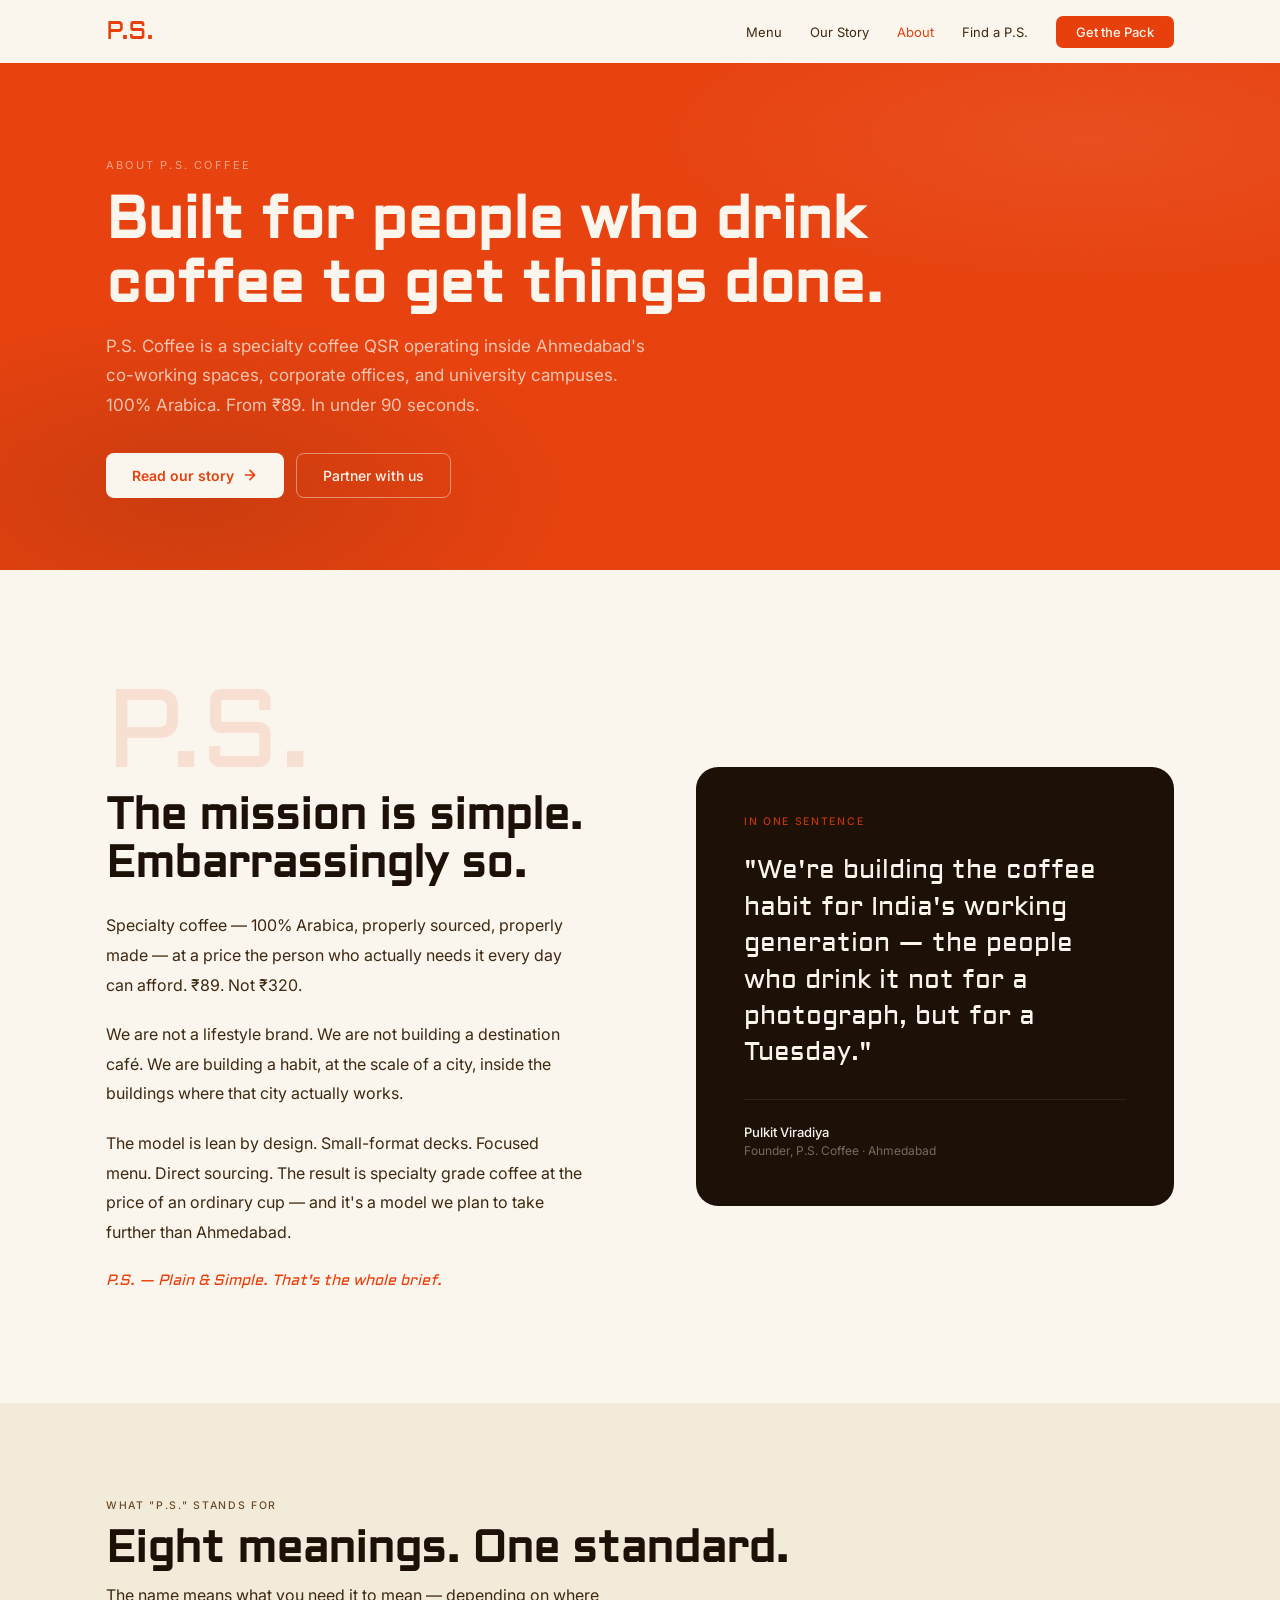
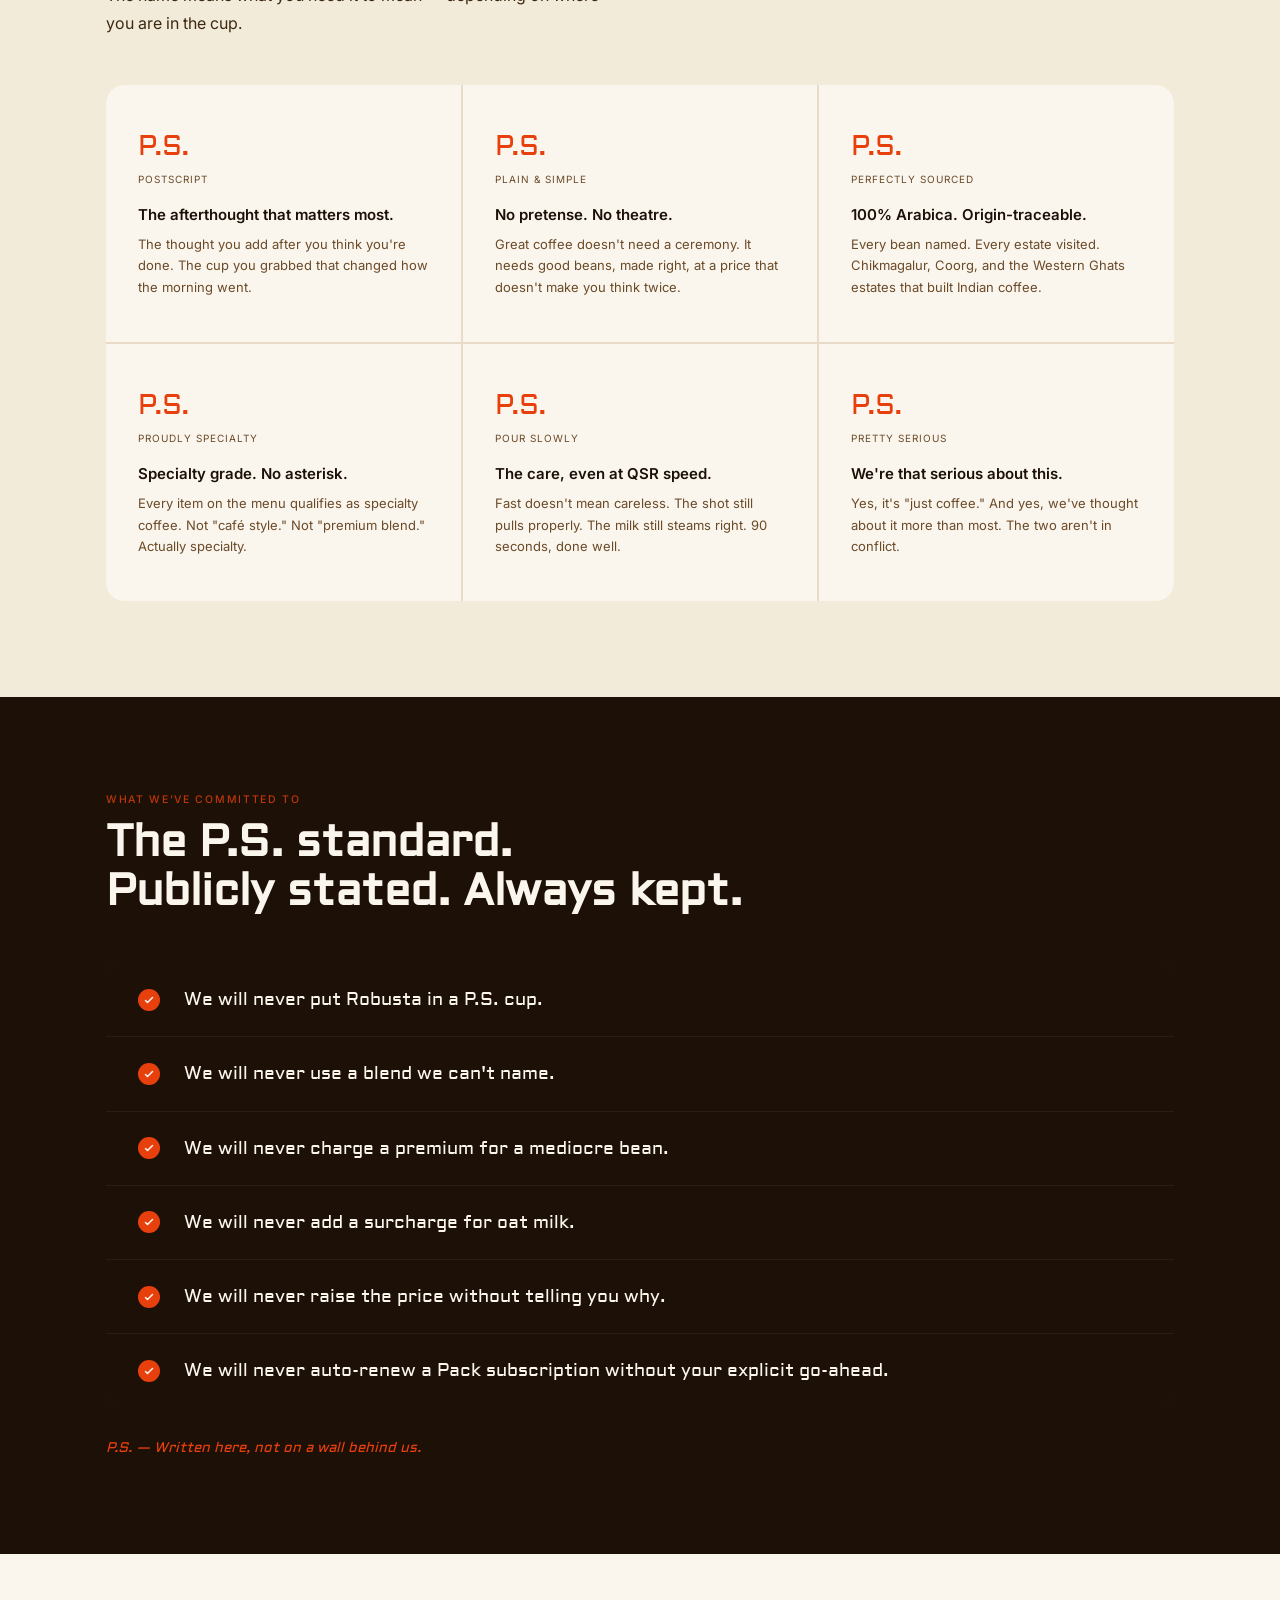
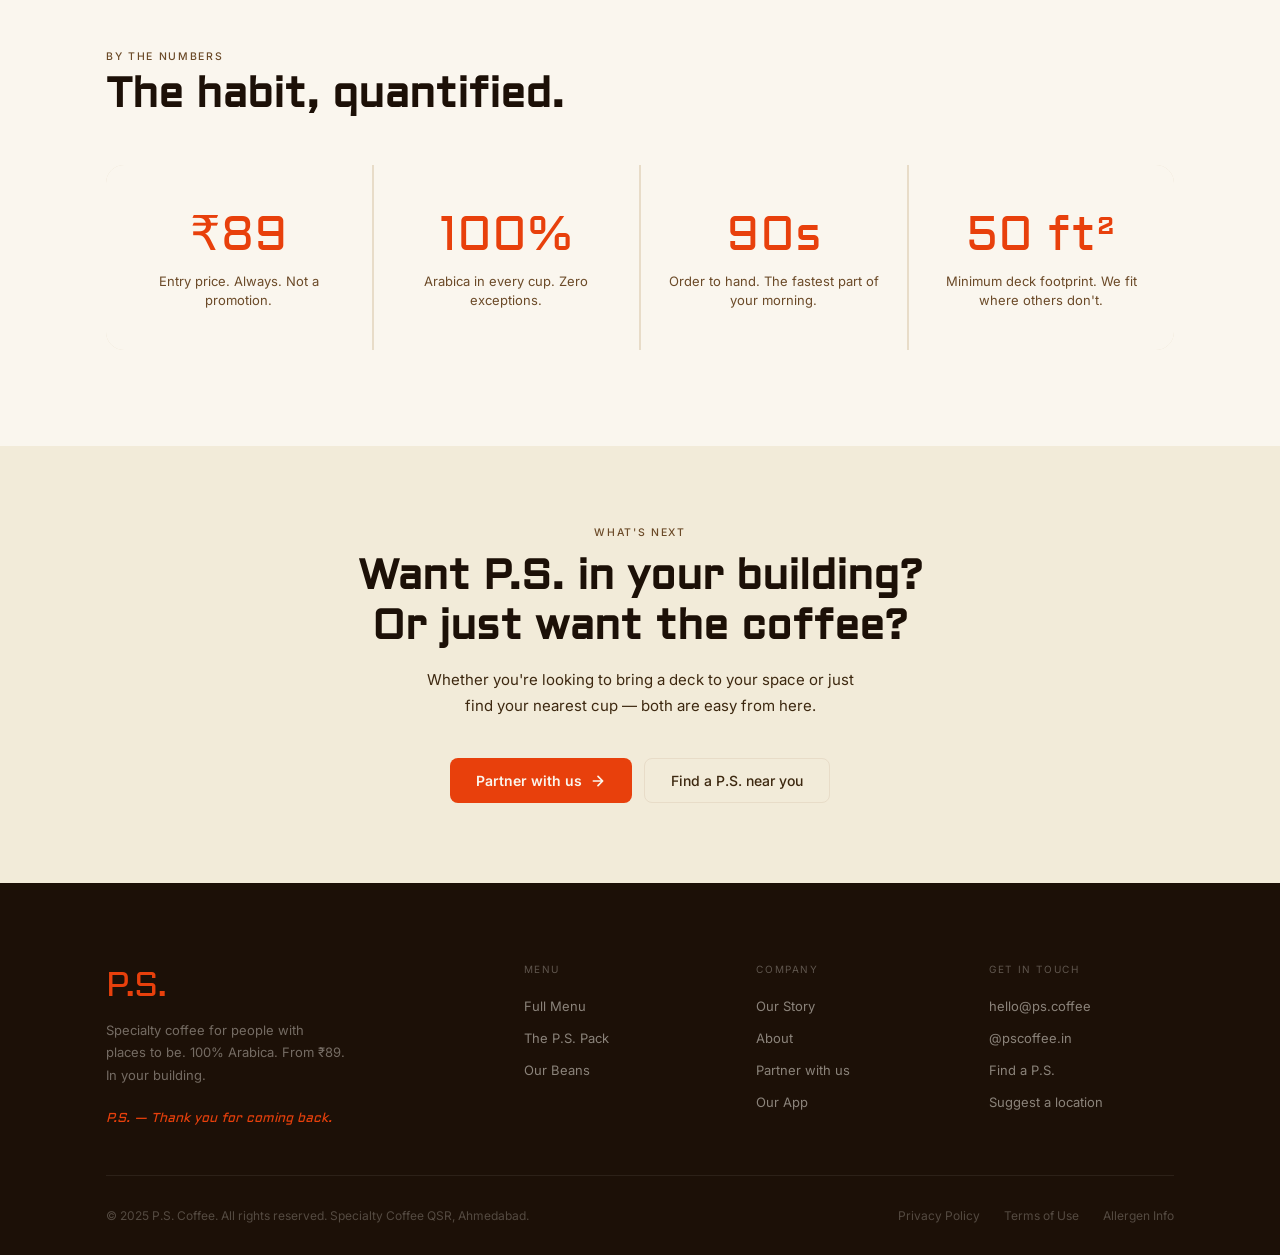
==== about.html @ 62e9c6d6 "Add 5 separate pages: Menu, Story, App, About, Brand Partnership Creates menu.html, story.html, app." ====
<!DOCTYPE html>
<html lang="en">
<head>
  <meta charset="UTF-8">
  <meta name="viewport" content="width=device-width, initial-scale=1.0">
  <meta name="description" content="P.S. Coffee is a specialty coffee QSR built for Ahmedabad's working generation. 100% Arabica from ₹89, inside co-working spaces, offices, and campuses.">
  <meta name="theme-color" content="#E8400C">
  <title>About | P.S. Coffee — Built for people who drink coffee to get things done</title>
  <link rel="preconnect" href="https://fonts.googleapis.com">
  <link rel="preconnect" href="https://fonts.gstatic.com" crossorigin>
  <link href="https://fonts.googleapis.com/css2?family=Aldrich&family=Inter:wght@300;400;500;600&display=swap" rel="stylesheet">
  <style>
    :root{--tc:#E8400C;--tc-dark:#B8300A;--tc-deep:#8A220A;--cream:#FAF6EE;--cream2:#F2EBD9;--cream3:#E8DCC8;--ink:#1C1007;--ink2:#3D2810;--ink3:#6B4A28;--font-d:'Aldrich',sans-serif;--font-b:'Inter',sans-serif;--mw:1180px;--px:clamp(1.25rem,5vw,3.5rem);}
    *,*::before,*::after{box-sizing:border-box;margin:0;padding:0;}
    html{scroll-behavior:smooth;}
    body{font-family:var(--font-b);background:var(--cream);color:var(--ink);overflow-x:hidden;-webkit-font-smoothing:antialiased;}
    a{text-decoration:none;color:inherit;}
    img,svg{display:block;}
    .wrap{max-width:var(--mw);margin:0 auto;padding:0 var(--px);}
    .eyebrow{font-size:10.5px;font-weight:500;letter-spacing:.16em;text-transform:uppercase;color:var(--ink3);}
    .eyebrow-light{font-size:10.5px;font-weight:500;letter-spacing:.16em;text-transform:uppercase;color:rgba(250,246,238,.5);}
    .fade{opacity:0;transform:translateY(28px);transition:opacity .7s ease,transform .7s ease;}
    .fade.in{opacity:1;transform:none;}
    .fade.d1{transition-delay:.1s;}.fade.d2{transition-delay:.2s;}.fade.d3{transition-delay:.3s;}.fade.d4{transition-delay:.45s;}

    /* NAV */
    #nav{position:fixed;top:0;left:0;right:0;z-index:200;background:var(--cream);border-bottom:1px solid transparent;transition:border-color .3s,box-shadow .3s;}
    #nav.stuck{border-color:var(--cream3);box-shadow:0 2px 24px rgba(28,16,7,.06);}
    .nav-i{display:flex;align-items:center;justify-content:space-between;height:62px;}
    .nav-logo{font-family:var(--font-d);font-size:26px;color:var(--tc);letter-spacing:-1px;}
    .nav-links{display:flex;align-items:center;gap:1.75rem;list-style:none;}
    .nav-links a{font-size:13px;color:var(--ink2);transition:color .2s;}
    .nav-links a:hover,.nav-links a.active{color:var(--tc);}
    .nav-cta{background:var(--tc);color:#FAF6EE !important;padding:8px 20px;border-radius:7px;font-weight:500 !important;transition:background .2s !important;}
    .nav-cta:hover{background:var(--tc-dark) !important;}
    .ham{display:none;flex-direction:column;gap:5px;cursor:pointer;padding:4px;}
    .ham span{display:block;width:22px;height:1.5px;background:var(--ink);border-radius:2px;transition:all .3s;}
    .ham.open span:nth-child(1){transform:rotate(45deg) translate(4.5px,4.5px);}
    .ham.open span:nth-child(2){opacity:0;}
    .ham.open span:nth-child(3){transform:rotate(-45deg) translate(4.5px,-4.5px);}
    .nav-mob{display:none;flex-direction:column;background:var(--cream);border-top:1px solid var(--cream3);padding:1.5rem var(--px) 2rem;gap:1.25rem;}
    .nav-mob.open{display:flex;}
    .nav-mob a{font-size:15px;color:var(--ink2);}
    .nav-mob .nav-cta{text-align:center;border-radius:8px;padding:12px;color:#FAF6EE !important;}

    /* BUTTONS */
    .btn-cream{display:inline-flex;align-items:center;gap:8px;background:#FAF6EE;color:var(--tc);padding:13px 26px;border-radius:8px;font-size:14px;font-weight:600;transition:background .2s,transform .2s;}
    .btn-cream:hover{background:var(--cream2);transform:translateY(-1px);}
    .btn-tc{display:inline-flex;align-items:center;gap:8px;background:var(--tc);color:#FAF6EE;padding:13px 26px;border-radius:8px;font-size:14px;font-weight:600;transition:background .2s,transform .2s;border:none;cursor:pointer;}
    .btn-tc:hover{background:var(--tc-dark);transform:translateY(-1px);}
    .btn-outline-cream{display:inline-flex;align-items:center;gap:8px;border:1.5px solid rgba(250,246,238,.45);color:#FAF6EE;padding:13px 26px;border-radius:8px;font-size:14px;font-weight:500;transition:border-color .2s,background .2s;}
    .btn-outline-cream:hover{border-color:rgba(250,246,238,.9);background:rgba(250,246,238,.07);}
    .arrow-icon{width:16px;height:16px;flex-shrink:0;}

    /* PAGE HERO */
    .pg-hero{background:var(--tc);padding:6rem 0 4.5rem;margin-top:62px;position:relative;overflow:hidden;}
    .pg-hero::before{content:'';position:absolute;inset:0;background:radial-gradient(ellipse 60% 50% at 85% 15%,rgba(250,246,238,.07) 0%,transparent 60%),radial-gradient(ellipse 50% 60% at 15% 85%,rgba(28,16,7,.14) 0%,transparent 60%);pointer-events:none;}
    .pg-hero::after{content:'';position:absolute;inset:0;pointer-events:none;opacity:.04;background-image:url("data:image/svg+xml,%3Csvg xmlns='http://www.w3.org/2000/svg' width='300' height='300'%3E%3Cfilter id='n'%3E%3CfeTurbulence type='fractalNoise' baseFrequency='.75' numOctaves='4' stitchTiles='stitch'/%3E%3C/filter%3E%3Crect width='300' height='300' filter='url(%23n)' opacity='1'/%3E%3C/svg%3E");}
    .pg-hero .wrap{position:relative;z-index:2;}
    .pg-ey{font-size:11px;letter-spacing:.2em;text-transform:uppercase;color:rgba(250,246,238,.55);margin-bottom:1rem;}
    .pg-title{font-family:var(--font-d);font-size:clamp(30px,5vw,58px);color:#FAF6EE;line-height:1.1;margin-bottom:1rem;}
    .pg-sub{font-size:clamp(14px,1.8vw,17px);color:rgba(250,246,238,.72);line-height:1.75;max-width:560px;}
    .pg-actions{display:flex;gap:12px;flex-wrap:wrap;margin-top:2rem;}

    /* MISSION */
    .mission-sec{padding:7rem 0;background:var(--cream);}
    .mission-inner{display:grid;grid-template-columns:1fr 1fr;gap:7rem;align-items:center;}
    .mission-big{font-family:var(--font-d);font-size:clamp(56px,10vw,112px);color:var(--tc);line-height:.9;letter-spacing:-3px;opacity:.12;}
    .mission-title{font-family:var(--font-d);font-size:clamp(26px,4vw,44px);color:var(--ink);line-height:1.1;margin:.5rem 0 1.5rem;}
    .mission-copy{font-size:16px;color:var(--ink2);line-height:1.85;}
    .mission-copy p+p{margin-top:1.25rem;}
    .mission-ps{font-size:15px;color:var(--tc);font-style:italic;font-family:var(--font-d);margin-top:1.5rem;}

    /* WHAT WE ARE */
    .what-sec{background:var(--cream2);padding:6rem 0;}
    .what-grid{display:grid;grid-template-columns:repeat(3,1fr);gap:2px;background:var(--cream3);border-radius:18px;overflow:hidden;margin-top:3rem;}
    .what-card{background:var(--cream);padding:2.75rem 2rem;transition:background .2s;}
    .what-card:hover{background:var(--cream2);}
    .what-abbr{font-family:var(--font-d);font-size:28px;color:var(--tc);margin-bottom:.5rem;letter-spacing:-1px;}
    .what-full{font-size:10px;letter-spacing:.1em;text-transform:uppercase;color:var(--ink3);margin-bottom:1.25rem;}
    .what-title{font-size:15px;font-weight:600;color:var(--ink);margin-bottom:.625rem;}
    .what-desc{font-size:13px;color:var(--ink3);line-height:1.65;}

    /* STANDARD */
    .standard-sec{background:var(--ink);padding:6rem 0;}
    .standard-title{font-family:var(--font-d);font-size:clamp(26px,4vw,44px);color:#FAF6EE;line-height:1.1;margin:.5rem 0 3rem;}
    .standard-lines{display:flex;flex-direction:column;gap:1px;background:rgba(250,246,238,.06);border-radius:14px;overflow:hidden;}
    .std-line{background:var(--ink);padding:1.5rem 2rem;display:flex;align-items:center;gap:1.5rem;transition:background .2s;}
    .std-line:hover{background:rgba(250,246,238,.04);}
    .std-check{width:22px;height:22px;border-radius:50%;background:var(--tc);display:flex;align-items:center;justify-content:center;flex-shrink:0;}
    .std-text{font-family:var(--font-d);font-size:clamp(14px,2vw,18px);color:#FAF6EE;line-height:1.4;}
    .std-ps{font-size:14px;color:var(--tc);font-style:italic;font-family:var(--font-d);margin-top:2rem;}

    /* NUMBERS */
    .numbers-sec{background:var(--cream);padding:6rem 0;}
    .numbers-grid{display:grid;grid-template-columns:repeat(4,1fr);gap:2px;background:var(--cream3);border-radius:18px;overflow:hidden;}
    .num-box{background:var(--cream);padding:2.5rem 1.5rem;text-align:center;}
    .num-n{font-family:var(--font-d);font-size:clamp(30px,4.5vw,48px);color:var(--tc);margin-bottom:.4rem;}
    .num-l{font-size:13px;color:var(--ink3);line-height:1.45;}

    /* CTA */
    .about-cta{background:var(--cream2);padding:5rem 0;text-align:center;}
    .about-cta-title{font-family:var(--font-d);font-size:clamp(24px,4vw,42px);color:var(--ink);line-height:1.2;margin:.5rem 0 1rem;}
    .about-cta-sub{font-size:15px;color:var(--ink2);line-height:1.7;max-width:440px;margin:0 auto 2.5rem;}
    .cta-btns{display:flex;justify-content:center;gap:12px;flex-wrap:wrap;}
    .btn-outline{display:inline-flex;align-items:center;gap:8px;border:1.5px solid var(--cream3);color:var(--ink2);padding:13px 26px;border-radius:8px;font-size:14px;font-weight:500;transition:border-color .2s,color .2s;}
    .btn-outline:hover{border-color:var(--tc);color:var(--tc);}

    /* FOOTER */
    footer{background:var(--ink);padding:5rem 0 2rem;}
    .foot-top{display:grid;grid-template-columns:2fr 1fr 1fr 1fr;gap:3rem;padding-bottom:3rem;border-bottom:1px solid rgba(250,246,238,.07);margin-bottom:2rem;}
    .foot-logo{font-family:var(--font-d);font-size:34px;color:var(--tc);letter-spacing:-1px;margin-bottom:.75rem;}
    .foot-tagline{font-size:13px;color:rgba(250,246,238,.4);line-height:1.7;max-width:240px;margin-bottom:1.5rem;}
    .foot-ps{font-family:var(--font-d);font-size:13px;color:var(--tc);font-style:italic;}
    .foot-col-t{font-size:10px;letter-spacing:.16em;text-transform:uppercase;color:rgba(250,246,238,.3);margin-bottom:1.25rem;}
    .foot-links{list-style:none;display:flex;flex-direction:column;gap:.75rem;}
    .foot-links a{font-size:13px;color:rgba(250,246,238,.5);transition:color .2s;}
    .foot-links a:hover{color:#FAF6EE;}
    .foot-bot{display:flex;justify-content:space-between;align-items:center;flex-wrap:wrap;gap:1rem;}
    .foot-copy{font-size:12px;color:rgba(250,246,238,.25);}
    .foot-legal{display:flex;gap:1.5rem;}
    .foot-legal a{font-size:12px;color:rgba(250,246,238,.25);transition:color .2s;}
    .foot-legal a:hover{color:rgba(250,246,238,.55);}

    @media(max-width:960px){
      .nav-links{display:none;}.ham{display:flex;}
      .mission-inner{grid-template-columns:1fr;gap:3rem;}
      .what-grid{grid-template-columns:1fr;}
      .numbers-grid{grid-template-columns:1fr 1fr;}
      .foot-top{grid-template-columns:1fr 1fr;}
    }
    @media(max-width:600px){
      .numbers-grid{grid-template-columns:1fr;}
      .foot-top{grid-template-columns:1fr;}
      .foot-bot{flex-direction:column;align-items:flex-start;}
    }
  </style>
</head>
<body>

<!-- NAV -->
<nav id="nav">
  <div class="wrap">
    <div class="nav-i">
      <a href="index.html" class="nav-logo">P.S.</a>
      <ul class="nav-links">
        <li><a href="menu.html">Menu</a></li>
        <li><a href="story.html">Our Story</a></li>
        <li><a href="about.html" class="active">About</a></li>
        <li><a href="index.html#locations">Find a P.S.</a></li>
        <li><a href="index.html#pack" class="nav-cta">Get the Pack</a></li>
      </ul>
      <div class="ham" id="ham" onclick="toggleNav()">
        <span></span><span></span><span></span>
      </div>
    </div>
  </div>
  <div class="nav-mob" id="nav-mob">
    <a href="menu.html" onclick="closeNav()">Menu</a>
    <a href="story.html" onclick="closeNav()">Our Story</a>
    <a href="about.html" onclick="closeNav()">About</a>
    <a href="app.html" onclick="closeNav()">Our App</a>
    <a href="corporate.html" onclick="closeNav()">Partner with us</a>
    <a href="index.html#locations" onclick="closeNav()">Find a P.S.</a>
    <a href="index.html#pack" class="nav-cta" onclick="closeNav()">Get the Pack</a>
  </div>
</nav>

<!-- PAGE HERO -->
<div class="pg-hero">
  <div class="wrap">
    <p class="pg-ey">About P.S. Coffee</p>
    <h1 class="pg-title">Built for people who drink<br>coffee to get things done.</h1>
    <p class="pg-sub">P.S. Coffee is a specialty coffee QSR operating inside Ahmedabad's co-working spaces, corporate offices, and university campuses. 100% Arabica. From ₹89. In under 90 seconds.</p>
    <div class="pg-actions">
      <a href="story.html" class="btn-cream">
        Read our story
        <svg class="arrow-icon" viewBox="0 0 24 24" fill="none" stroke="currentColor" stroke-width="2.5" stroke-linecap="round" stroke-linejoin="round"><path d="M5 12h14M12 5l7 7-7 7"/></svg>
      </a>
      <a href="corporate.html" class="btn-outline-cream">Partner with us</a>
    </div>
  </div>
</div>

<!-- MISSION -->
<section class="mission-sec">
  <div class="wrap">
    <div class="mission-inner">
      <div class="fade">
        <div class="mission-big" aria-hidden="true">P.S.</div>
        <h2 class="mission-title">The mission is simple.<br>Embarrassingly so.</h2>
        <div class="mission-copy">
          <p>Specialty coffee — 100% Arabica, properly sourced, properly made — at a price the person who actually needs it every day can afford. ₹89. Not ₹320.</p>
          <p>We are not a lifestyle brand. We are not building a destination café. We are building a habit, at the scale of a city, inside the buildings where that city actually works.</p>
          <p>The model is lean by design. Small-format decks. Focused menu. Direct sourcing. The result is specialty grade coffee at the price of an ordinary cup — and it's a model we plan to take further than Ahmedabad.</p>
        </div>
        <p class="mission-ps">P.S. — Plain &amp; Simple. That's the whole brief.</p>
      </div>
      <div class="fade d2">
        <div style="background:var(--ink);border-radius:22px;padding:3rem;">
          <p class="eyebrow-light" style="color:var(--tc);opacity:.8;margin-bottom:1.5rem;">In one sentence</p>
          <p style="font-family:var(--font-d);font-size:clamp(18px,2.5vw,26px);color:#FAF6EE;line-height:1.4;">"We're building the coffee habit for India's working generation — the people who drink it not for a photograph, but for a Tuesday."</p>
          <div style="margin-top:1.75rem;padding-top:1.5rem;border-top:1px solid rgba(250,246,238,.08);">
            <p style="font-size:13px;font-weight:500;color:#FAF6EE;">Pulkit Viradiya</p>
            <p style="font-size:12px;color:rgba(250,246,238,.4);margin-top:3px;">Founder, P.S. Coffee · Ahmedabad</p>
          </div>
        </div>
      </div>
    </div>
  </div>
</section>

<!-- WHAT WE ARE -->
<section class="what-sec">
  <div class="wrap">
    <div class="fade">
      <p class="eyebrow" style="margin-bottom:.75rem;">What "P.S." stands for</p>
      <h2 style="font-family:var(--font-d);font-size:clamp(26px,4vw,44px);color:var(--ink);line-height:1.1;margin:.5rem 0 .5rem;">Eight meanings. One standard.</h2>
      <p style="font-size:16px;color:var(--ink2);max-width:520px;line-height:1.75;">The name means what you need it to mean — depending on where you are in the cup.</p>
    </div>
    <div class="what-grid">
      <div class="what-card fade d1">
        <p class="what-abbr">P.S.</p>
        <p class="what-full">Postscript</p>
        <p class="what-title">The afterthought that matters most.</p>
        <p class="what-desc">The thought you add after you think you're done. The cup you grabbed that changed how the morning went.</p>
      </div>
      <div class="what-card fade d2">
        <p class="what-abbr">P.S.</p>
        <p class="what-full">Plain &amp; Simple</p>
        <p class="what-title">No pretense. No theatre.</p>
        <p class="what-desc">Great coffee doesn't need a ceremony. It needs good beans, made right, at a price that doesn't make you think twice.</p>
      </div>
      <div class="what-card fade d3">
        <p class="what-abbr">P.S.</p>
        <p class="what-full">Perfectly Sourced</p>
        <p class="what-title">100% Arabica. Origin-traceable.</p>
        <p class="what-desc">Every bean named. Every estate visited. Chikmagalur, Coorg, and the Western Ghats estates that built Indian coffee.</p>
      </div>
      <div class="what-card fade d1">
        <p class="what-abbr">P.S.</p>
        <p class="what-full">Proudly Specialty</p>
        <p class="what-title">Specialty grade. No asterisk.</p>
        <p class="what-desc">Every item on the menu qualifies as specialty coffee. Not "café style." Not "premium blend." Actually specialty.</p>
      </div>
      <div class="what-card fade d2">
        <p class="what-abbr">P.S.</p>
        <p class="what-full">Pour Slowly</p>
        <p class="what-title">The care, even at QSR speed.</p>
        <p class="what-desc">Fast doesn't mean careless. The shot still pulls properly. The milk still steams right. 90 seconds, done well.</p>
      </div>
      <div class="what-card fade d3">
        <p class="what-abbr">P.S.</p>
        <p class="what-full">Pretty Serious</p>
        <p class="what-title">We're that serious about this.</p>
        <p class="what-desc">Yes, it's "just coffee." And yes, we've thought about it more than most. The two aren't in conflict.</p>
      </div>
    </div>
  </div>
</section>

<!-- THE STANDARD -->
<section class="standard-sec">
  <div class="wrap">
    <div class="fade">
      <p class="eyebrow-light" style="color:var(--tc);opacity:.8;margin-bottom:.75rem;">What we've committed to</p>
      <h2 class="standard-title">The P.S. standard.<br>Publicly stated. Always kept.</h2>
    </div>
    <div class="standard-lines fade d1">
      <div class="std-line">
        <div class="std-check"><svg width="12" height="12" viewBox="0 0 24 24" fill="none" stroke="#FAF6EE" stroke-width="3" stroke-linecap="round" stroke-linejoin="round"><path d="M5 13l4 4L19 7"/></svg></div>
        <p class="std-text">We will never put Robusta in a P.S. cup.</p>
      </div>
      <div class="std-line">
        <div class="std-check"><svg width="12" height="12" viewBox="0 0 24 24" fill="none" stroke="#FAF6EE" stroke-width="3" stroke-linecap="round" stroke-linejoin="round"><path d="M5 13l4 4L19 7"/></svg></div>
        <p class="std-text">We will never use a blend we can't name.</p>
      </div>
      <div class="std-line">
        <div class="std-check"><svg width="12" height="12" viewBox="0 0 24 24" fill="none" stroke="#FAF6EE" stroke-width="3" stroke-linecap="round" stroke-linejoin="round"><path d="M5 13l4 4L19 7"/></svg></div>
        <p class="std-text">We will never charge a premium for a mediocre bean.</p>
      </div>
      <div class="std-line">
        <div class="std-check"><svg width="12" height="12" viewBox="0 0 24 24" fill="none" stroke="#FAF6EE" stroke-width="3" stroke-linecap="round" stroke-linejoin="round"><path d="M5 13l4 4L19 7"/></svg></div>
        <p class="std-text">We will never add a surcharge for oat milk.</p>
      </div>
      <div class="std-line">
        <div class="std-check"><svg width="12" height="12" viewBox="0 0 24 24" fill="none" stroke="#FAF6EE" stroke-width="3" stroke-linecap="round" stroke-linejoin="round"><path d="M5 13l4 4L19 7"/></svg></div>
        <p class="std-text">We will never raise the price without telling you why.</p>
      </div>
      <div class="std-line">
        <div class="std-check"><svg width="12" height="12" viewBox="0 0 24 24" fill="none" stroke="#FAF6EE" stroke-width="3" stroke-linecap="round" stroke-linejoin="round"><path d="M5 13l4 4L19 7"/></svg></div>
        <p class="std-text">We will never auto-renew a Pack subscription without your explicit go-ahead.</p>
      </div>
    </div>
    <p class="std-ps fade d2">P.S. — Written here, not on a wall behind us.</p>
  </div>
</section>

<!-- NUMBERS -->
<section class="numbers-sec">
  <div class="wrap">
    <div class="fade" style="margin-bottom:3rem;">
      <p class="eyebrow" style="margin-bottom:.5rem;">By the numbers</p>
      <h2 style="font-family:var(--font-d);font-size:clamp(26px,4vw,42px);color:var(--ink);line-height:1.1;">The habit, quantified.</h2>
    </div>
    <div class="numbers-grid fade d1">
      <div class="num-box">
        <p class="num-n">₹89</p>
        <p class="num-l">Entry price. Always. Not a promotion.</p>
      </div>
      <div class="num-box">
        <p class="num-n">100%</p>
        <p class="num-l">Arabica in every cup. Zero exceptions.</p>
      </div>
      <div class="num-box">
        <p class="num-n">90s</p>
        <p class="num-l">Order to hand. The fastest part of your morning.</p>
      </div>
      <div class="num-box">
        <p class="num-n">50 ft²</p>
        <p class="num-l">Minimum deck footprint. We fit where others don't.</p>
      </div>
    </div>
  </div>
</section>

<!-- CTA -->
<section class="about-cta">
  <div class="wrap">
    <p class="eyebrow" style="margin-bottom:.75rem;text-align:center;">What's next</p>
    <h2 class="about-cta-title">Want P.S. in your building?<br>Or just want the coffee?</h2>
    <p class="about-cta-sub">Whether you're looking to bring a deck to your space or just find your nearest cup — both are easy from here.</p>
    <div class="cta-btns">
      <a href="corporate.html" class="btn-tc">
        Partner with us
        <svg class="arrow-icon" viewBox="0 0 24 24" fill="none" stroke="currentColor" stroke-width="2.5" stroke-linecap="round" stroke-linejoin="round"><path d="M5 12h14M12 5l7 7-7 7"/></svg>
      </a>
      <a href="index.html#locations" class="btn-outline">Find a P.S. near you</a>
    </div>
  </div>
</section>

<!-- FOOTER -->
<footer>
  <div class="wrap">
    <div class="foot-top">
      <div>
        <p class="foot-logo">P.S.</p>
        <p class="foot-tagline">Specialty coffee for people with places to be. 100% Arabica. From ₹89. In your building.</p>
        <p class="foot-ps">P.S. — Thank you for coming back.</p>
      </div>
      <div>
        <p class="foot-col-t">Menu</p>
        <ul class="foot-links">
          <li><a href="menu.html">Full Menu</a></li>
          <li><a href="index.html#pack">The P.S. Pack</a></li>
          <li><a href="index.html#beans">Our Beans</a></li>
        </ul>
      </div>
      <div>
        <p class="foot-col-t">Company</p>
        <ul class="foot-links">
          <li><a href="story.html">Our Story</a></li>
          <li><a href="about.html">About</a></li>
          <li><a href="corporate.html">Partner with us</a></li>
          <li><a href="app.html">Our App</a></li>
        </ul>
      </div>
      <div>
        <p class="foot-col-t">Get in touch</p>
        <ul class="foot-links">
          <li><a href="mailto:hello@ps.coffee">hello@ps.coffee</a></li>
          <li><a href="#">@pscoffee.in</a></li>
          <li><a href="index.html#locations">Find a P.S.</a></li>
          <li><a href="corporate.html">Suggest a location</a></li>
        </ul>
      </div>
    </div>
    <div class="foot-bot">
      <p class="foot-copy">© 2025 P.S. Coffee. All rights reserved. Specialty Coffee QSR, Ahmedabad.</p>
      <div class="foot-legal">
        <a href="#">Privacy Policy</a>
        <a href="#">Terms of Use</a>
        <a href="#">Allergen Info</a>
      </div>
    </div>
  </div>
</footer>

<script>
  const nav = document.getElementById('nav');
  const ham = document.getElementById('ham');
  const navMob = document.getElementById('nav-mob');
  window.addEventListener('scroll', () => { nav.classList.toggle('stuck', window.scrollY > 24); }, { passive: true });
  function toggleNav() { ham.classList.toggle('open'); navMob.classList.toggle('open'); }
  function closeNav() { ham.classList.remove('open'); navMob.classList.remove('open'); }
  const fadeEls = document.querySelectorAll('.fade');
  const fadeObs = new IntersectionObserver(entries => { entries.forEach(e => { if (e.isIntersecting) e.target.classList.add('in'); }); }, { threshold: 0.1 });
  fadeEls.forEach(el => fadeObs.observe(el));
</script>
</body>
</html>
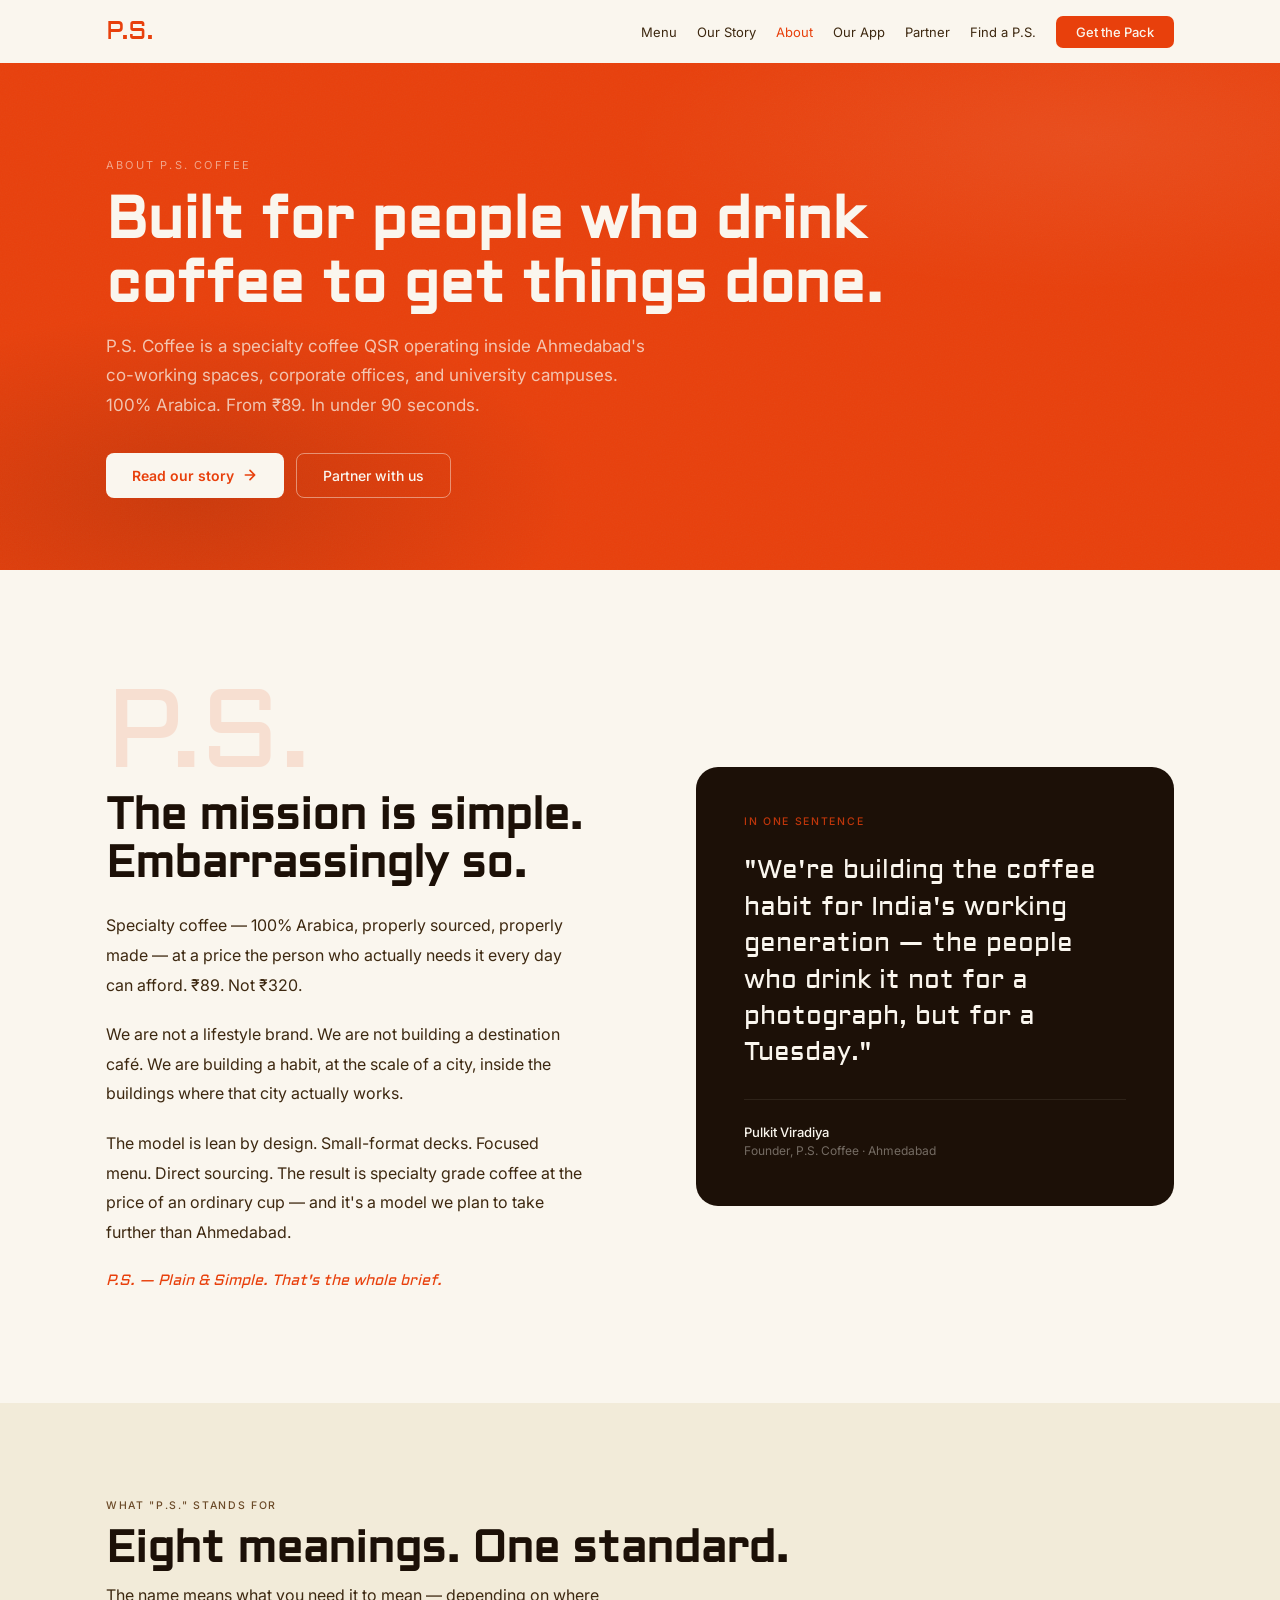
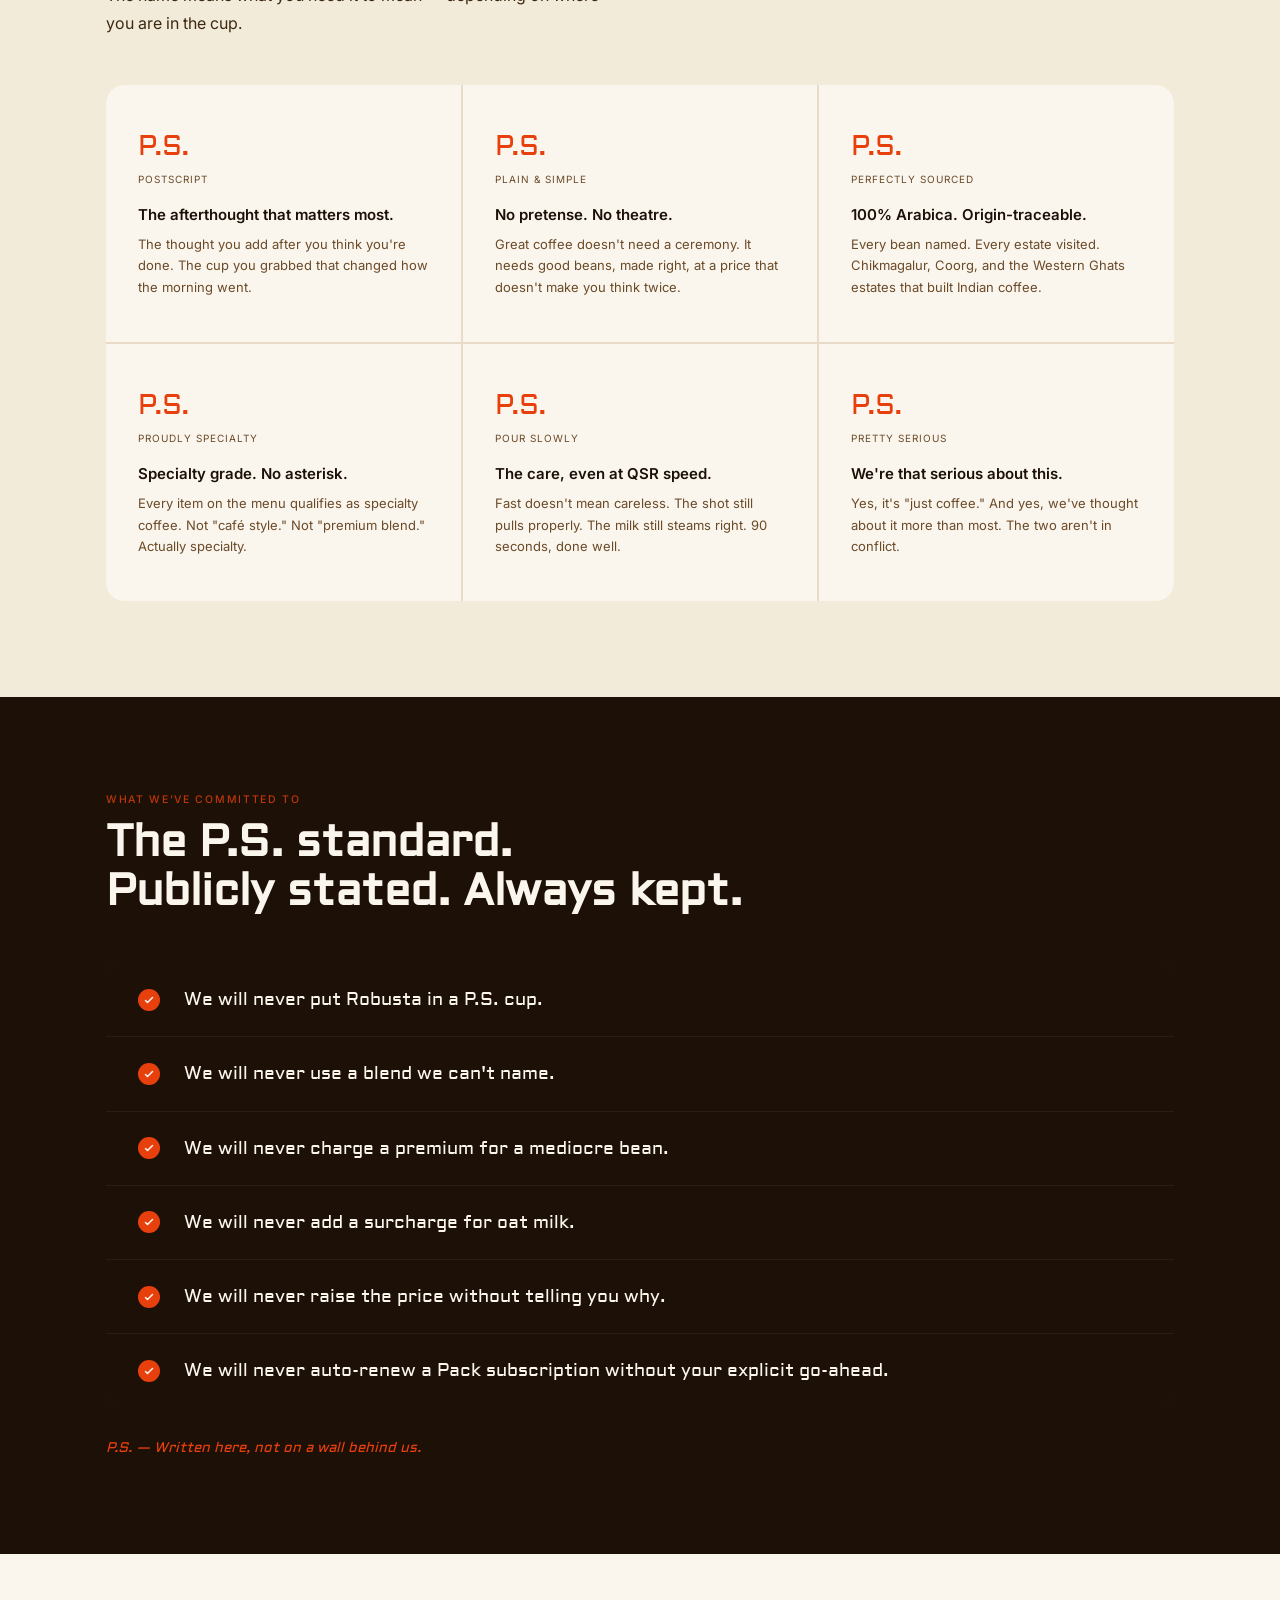
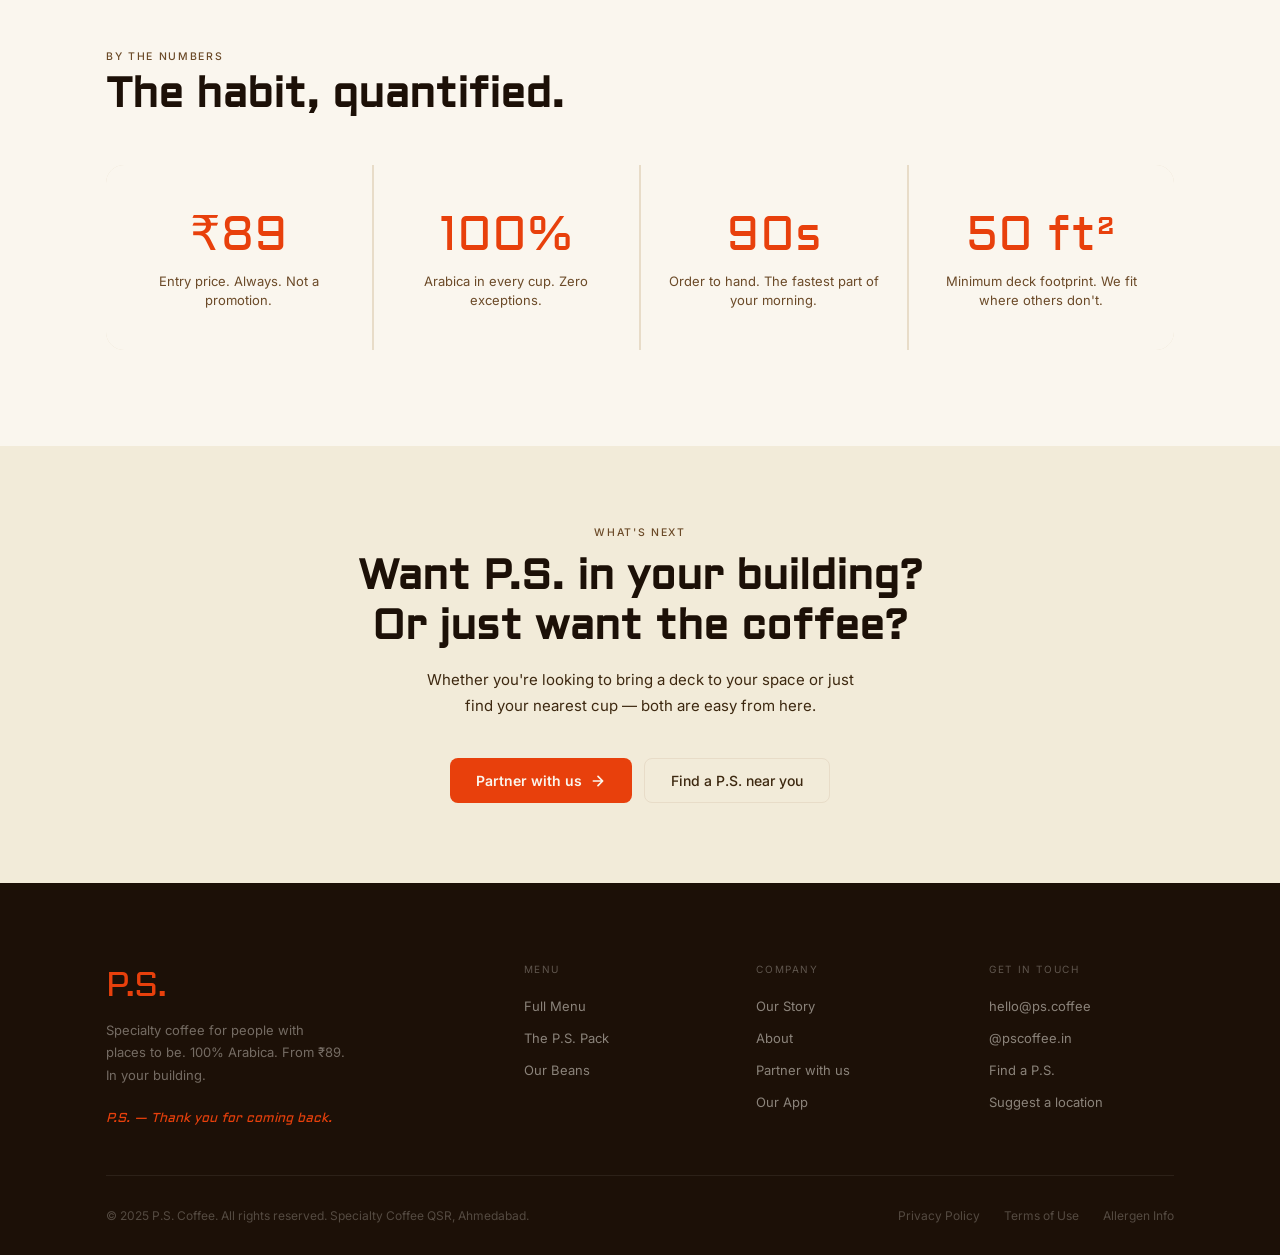
==== commit 55ae94ba: "Add Our App and Partner to desktop nav on all pages Co-Authored-By: Claude Sonnet 4.6 <noreply@anthr" ====
--- a/about.html
+++ b/about.html
@@ -6,6 +6,63 @@
   <meta name="description" content="P.S. Coffee is a specialty coffee QSR built for Ahmedabad's working generation. 100% Arabica from ₹89, inside co-working spaces, offices, and campuses.">
   <meta name="theme-color" content="#E8400C">
   <title>About | P.S. Coffee — Built for people who drink coffee to get things done</title>
+  <!-- Open Graph -->
+  <meta property="og:type" content="website">
+  <meta property="og:url" content="https://ps.coffee/about">
+  <meta property="og:title" content="About P.S. Coffee — Built for people who drink coffee to get things done">
+  <meta property="og:description" content="P.S. Coffee is a specialty coffee QSR built for Ahmedabad's working generation. 100% Arabica from ₹89, inside co-working spaces, offices, and campuses.">
+  <meta property="og:image" content="https://ps.coffee/og-image.jpg">
+  <meta property="og:image:alt" content="About P.S. Coffee — specialty coffee QSR Ahmedabad">
+  <meta property="og:site_name" content="P.S. Coffee">
+  <meta property="og:locale" content="en_IN">
+  <!-- Twitter Card -->
+  <meta name="twitter:card" content="summary_large_image">
+  <meta name="twitter:site" content="@pscoffee_in">
+  <meta name="twitter:title" content="About P.S. Coffee — Built for people who drink coffee to get things done">
+  <meta name="twitter:description" content="Specialty coffee QSR. 100% Arabica. ₹89. Inside your building. Built for Ahmedabad's working generation.">
+  <meta name="twitter:image" content="https://ps.coffee/og-image.jpg">
+  <!-- Technical SEO -->
+  <link rel="canonical" href="https://ps.coffee/about">
+  <meta name="robots" content="index, follow">
+  <meta name="keywords" content="about P.S. Coffee, specialty coffee QSR India, arabica coffee brand India, coffee startup Ahmedabad, Pulkit Viradiya coffee">
+  <link rel="alternate" hreflang="en-IN" href="https://ps.coffee/about">
+  <!-- JSON-LD Structured Data -->
+  <script type="application/ld+json">
+  {
+    "@context": "https://schema.org",
+    "@graph": [
+      {
+        "@type": "BreadcrumbList",
+        "itemListElement": [
+          { "@type": "ListItem", "position": 1, "name": "Home", "item": "https://ps.coffee/" },
+          { "@type": "ListItem", "position": 2, "name": "About", "item": "https://ps.coffee/about" }
+        ]
+      },
+      {
+        "@type": "AboutPage",
+        "@id": "https://ps.coffee/about#page",
+        "name": "About P.S. Coffee",
+        "description": "P.S. Coffee is a specialty coffee QSR serving 100% Arabica from ₹89 inside co-working spaces, offices, and university campuses in Ahmedabad.",
+        "url": "https://ps.coffee/about",
+        "publisher": {
+          "@type": "Organization",
+          "@id": "https://ps.coffee/#organization",
+          "name": "P.S. Coffee",
+          "founder": {
+            "@type": "Person",
+            "@id": "https://ps.coffee/#founder",
+            "name": "Pulkit Viradiya"
+          },
+          "foundingLocation": {
+            "@type": "Place",
+            "name": "Ahmedabad, Gujarat, India"
+          },
+          "description": "Specialty coffee QSR. 100% Arabica. ₹89. In your building."
+        }
+      }
+    ]
+  }
+  </script>
   <link rel="preconnect" href="https://fonts.googleapis.com">
   <link rel="preconnect" href="https://fonts.gstatic.com" crossorigin>
   <link href="https://fonts.googleapis.com/css2?family=Aldrich&family=Inter:wght@300;400;500;600&display=swap" rel="stylesheet">
@@ -28,7 +85,7 @@
     #nav.stuck{border-color:var(--cream3);box-shadow:0 2px 24px rgba(28,16,7,.06);}
     .nav-i{display:flex;align-items:center;justify-content:space-between;height:62px;}
     .nav-logo{font-family:var(--font-d);font-size:26px;color:var(--tc);letter-spacing:-1px;}
-    .nav-links{display:flex;align-items:center;gap:1.75rem;list-style:none;}
+    .nav-links{display:flex;align-items:center;gap:1.25rem;list-style:none;}
     .nav-links a{font-size:13px;color:var(--ink2);transition:color .2s;}
     .nav-links a:hover,.nav-links a.active{color:var(--tc);}
     .nav-cta{background:var(--tc);color:#FAF6EE !important;padding:8px 20px;border-radius:7px;font-weight:500 !important;transition:background .2s !important;}
@@ -147,6 +204,8 @@
         <li><a href="menu.html">Menu</a></li>
         <li><a href="story.html">Our Story</a></li>
         <li><a href="about.html" class="active">About</a></li>
+        <li><a href="app.html">Our App</a></li>
+        <li><a href="corporate.html">Partner</a></li>
         <li><a href="index.html#locations">Find a P.S.</a></li>
         <li><a href="index.html#pack" class="nav-cta">Get the Pack</a></li>
       </ul>
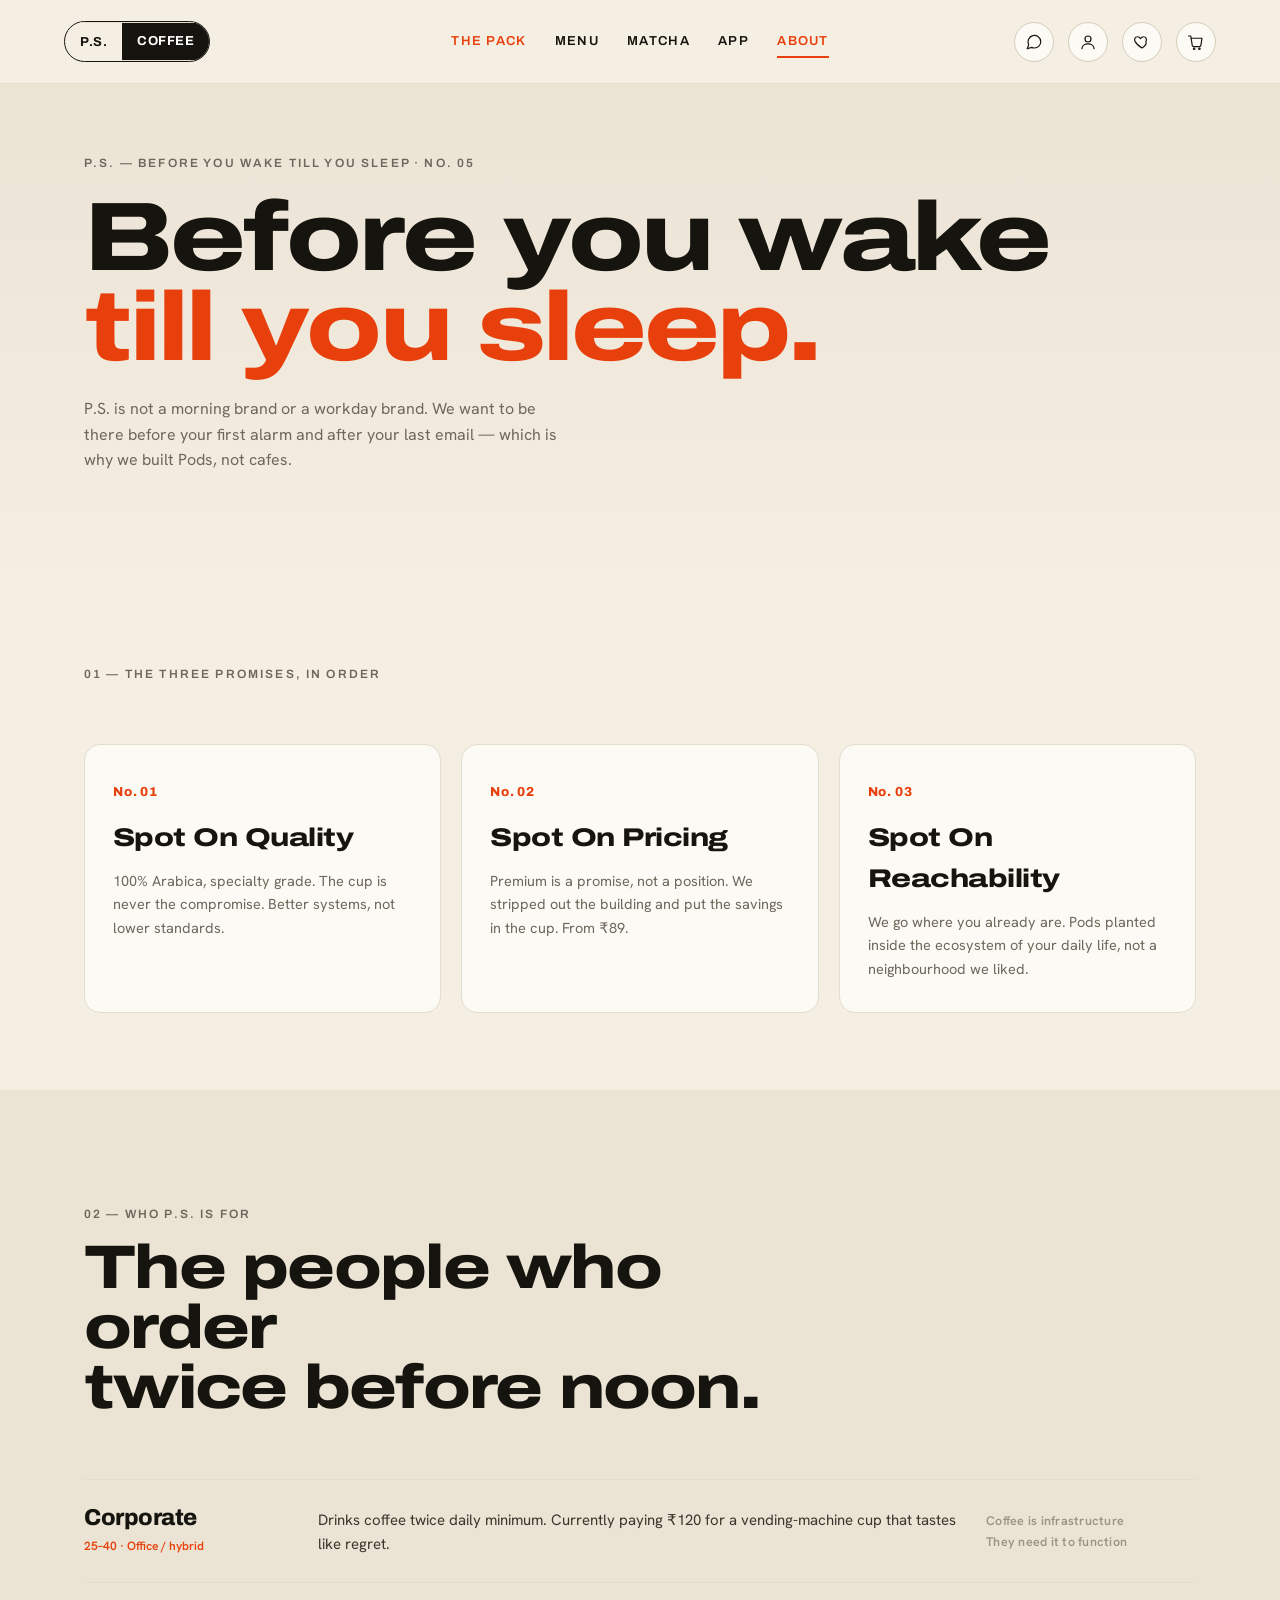
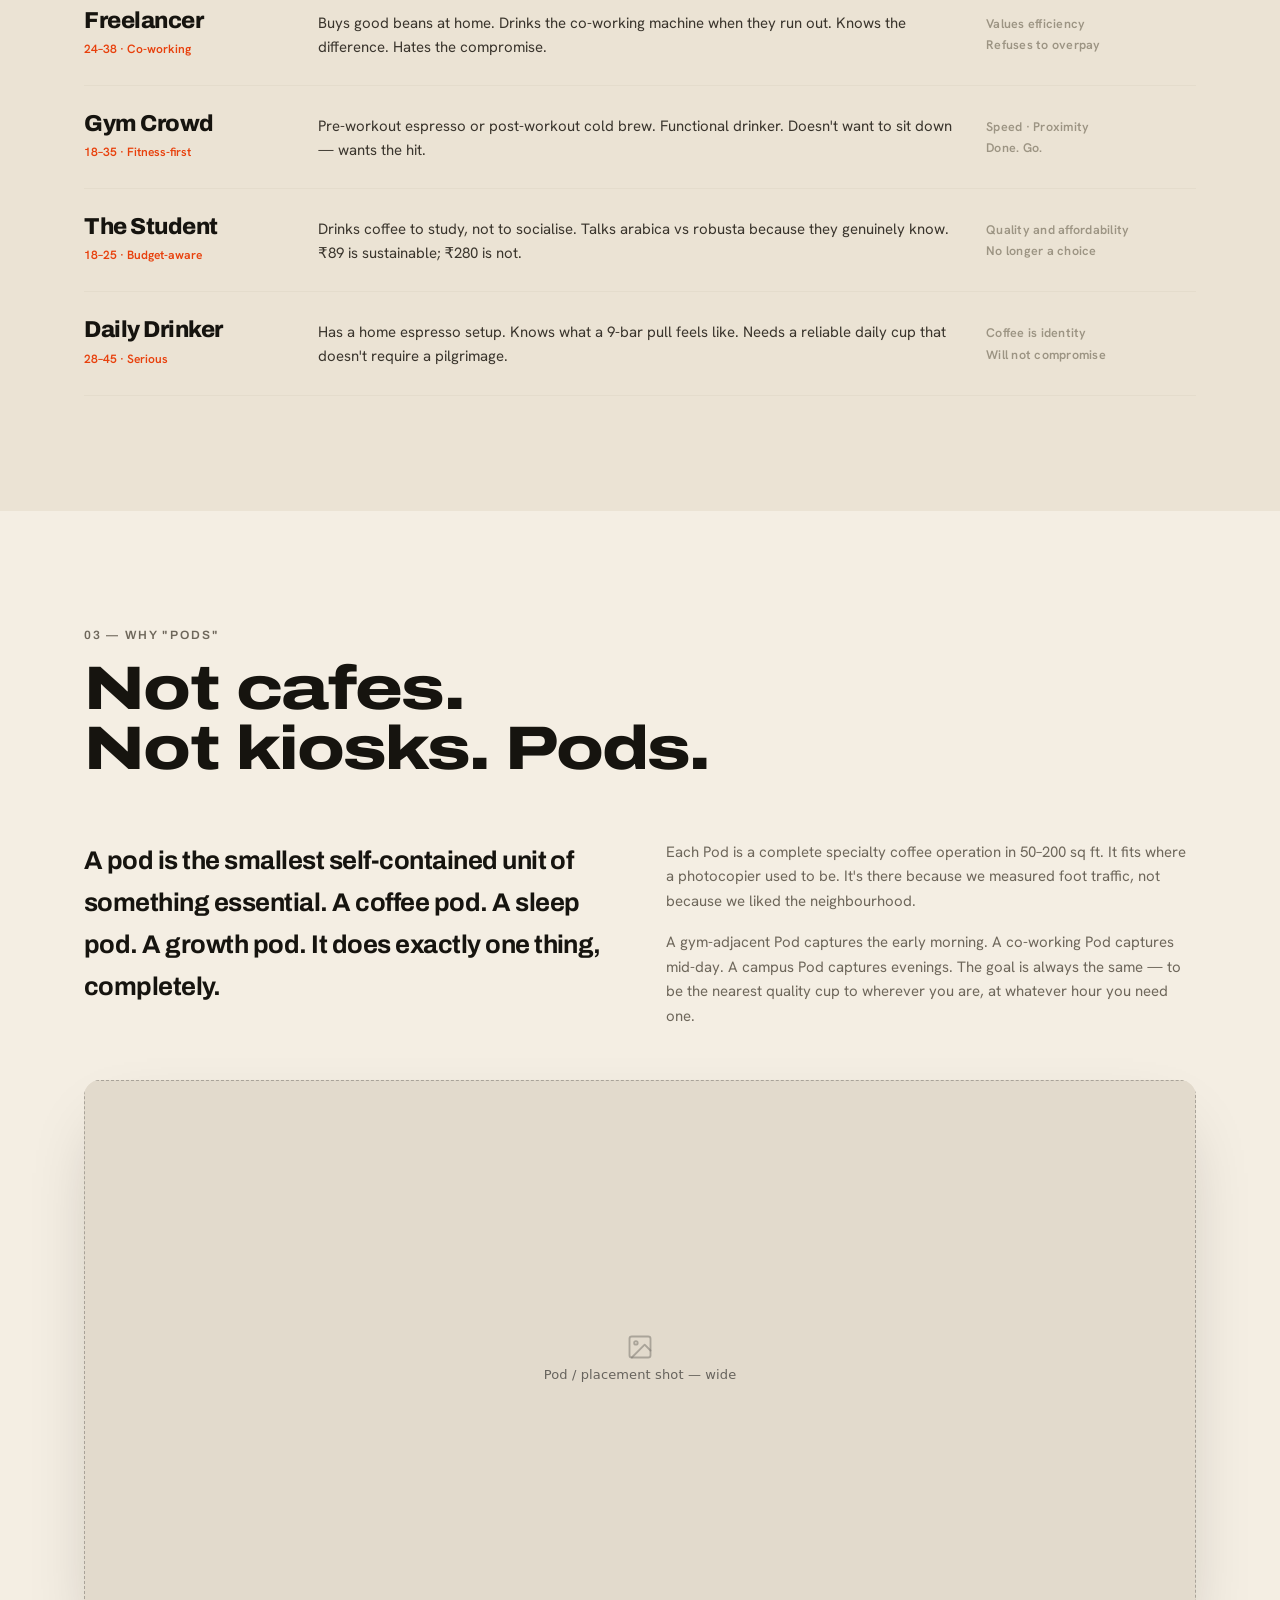
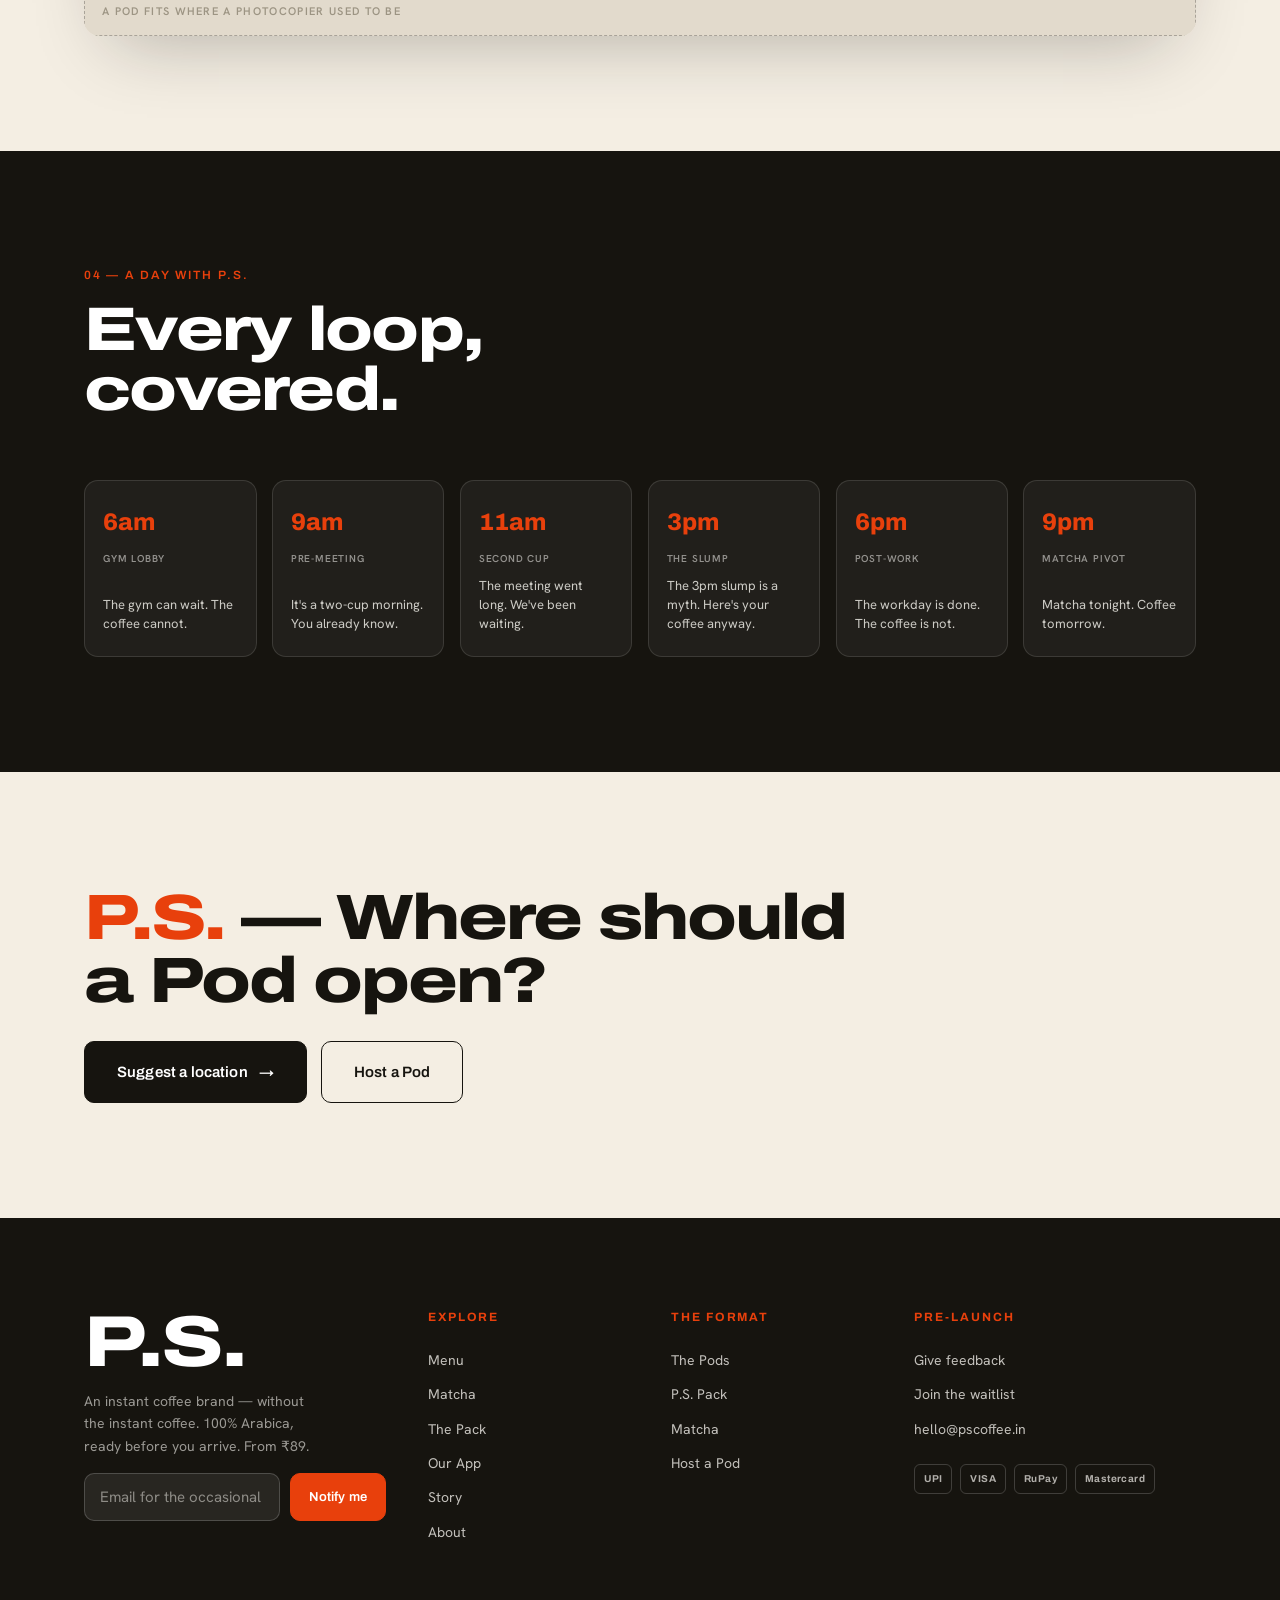
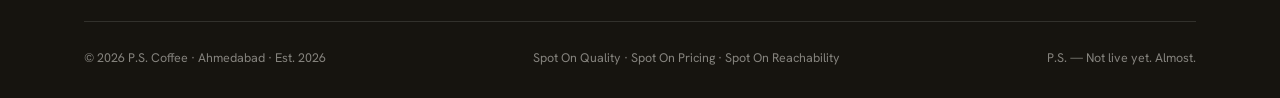
==== commit 1e51d30f: "P.S. Coffee website — initial deploy Co-Authored-By: Claude Sonnet 4.6 <noreply@anthropic.com>" ====
--- a/about.html
+++ b/about.html
@@ -1,461 +1,146 @@
 <!DOCTYPE html>
 <html lang="en">
 <head>
-  <meta charset="UTF-8">
-  <meta name="viewport" content="width=device-width, initial-scale=1.0">
-  <meta name="description" content="P.S. Coffee is a specialty coffee QSR built for Ahmedabad's working generation. 100% Arabica from ₹89, inside co-working spaces, offices, and campuses.">
-  <meta name="theme-color" content="#E8400C">
-  <title>About | P.S. Coffee — Built for people who drink coffee to get things done</title>
-  <!-- Open Graph -->
-  <meta property="og:type" content="website">
-  <meta property="og:url" content="https://ps.coffee/about">
-  <meta property="og:title" content="About P.S. Coffee — Built for people who drink coffee to get things done">
-  <meta property="og:description" content="P.S. Coffee is a specialty coffee QSR built for Ahmedabad's working generation. 100% Arabica from ₹89, inside co-working spaces, offices, and campuses.">
-  <meta property="og:image" content="https://ps.coffee/og-image.jpg">
-  <meta property="og:image:alt" content="About P.S. Coffee — specialty coffee QSR Ahmedabad">
-  <meta property="og:site_name" content="P.S. Coffee">
-  <meta property="og:locale" content="en_IN">
-  <!-- Twitter Card -->
-  <meta name="twitter:card" content="summary_large_image">
-  <meta name="twitter:site" content="@pscoffee_in">
-  <meta name="twitter:title" content="About P.S. Coffee — Built for people who drink coffee to get things done">
-  <meta name="twitter:description" content="Specialty coffee QSR. 100% Arabica. ₹89. Inside your building. Built for Ahmedabad's working generation.">
-  <meta name="twitter:image" content="https://ps.coffee/og-image.jpg">
-  <!-- Technical SEO -->
-  <link rel="canonical" href="https://ps.coffee/about">
-  <meta name="robots" content="index, follow">
-  <meta name="keywords" content="about P.S. Coffee, specialty coffee QSR India, arabica coffee brand India, coffee startup Ahmedabad, Pulkit Viradiya coffee">
-  <link rel="alternate" hreflang="en-IN" href="https://ps.coffee/about">
-  <!-- JSON-LD Structured Data -->
-  <script type="application/ld+json">
-  {
-    "@context": "https://schema.org",
-    "@graph": [
-      {
-        "@type": "BreadcrumbList",
-        "itemListElement": [
-          { "@type": "ListItem", "position": 1, "name": "Home", "item": "https://ps.coffee/" },
-          { "@type": "ListItem", "position": 2, "name": "About", "item": "https://ps.coffee/about" }
-        ]
-      },
-      {
-        "@type": "AboutPage",
-        "@id": "https://ps.coffee/about#page",
-        "name": "About P.S. Coffee",
-        "description": "P.S. Coffee is a specialty coffee QSR serving 100% Arabica from ₹89 inside co-working spaces, offices, and university campuses in Ahmedabad.",
-        "url": "https://ps.coffee/about",
-        "publisher": {
-          "@type": "Organization",
-          "@id": "https://ps.coffee/#organization",
-          "name": "P.S. Coffee",
-          "founder": {
-            "@type": "Person",
-            "@id": "https://ps.coffee/#founder",
-            "name": "Pulkit Viradiya"
-          },
-          "foundingLocation": {
-            "@type": "Place",
-            "name": "Ahmedabad, Gujarat, India"
-          },
-          "description": "Specialty coffee QSR. 100% Arabica. ₹89. In your building."
-        }
-      }
-    ]
-  }
-  </script>
-  <link rel="preconnect" href="https://fonts.googleapis.com">
-  <link rel="preconnect" href="https://fonts.gstatic.com" crossorigin>
-  <link href="https://fonts.googleapis.com/css2?family=Aldrich&family=Inter:wght@300;400;500;600&display=swap" rel="stylesheet">
-  <style>
-    :root{--tc:#E8400C;--tc-dark:#B8300A;--tc-deep:#8A220A;--cream:#FAF6EE;--cream2:#F2EBD9;--cream3:#E8DCC8;--ink:#1C1007;--ink2:#3D2810;--ink3:#6B4A28;--font-d:'Aldrich',sans-serif;--font-b:'Inter',sans-serif;--mw:1180px;--px:clamp(1.25rem,5vw,3.5rem);}
-    *,*::before,*::after{box-sizing:border-box;margin:0;padding:0;}
-    html{scroll-behavior:smooth;}
-    body{font-family:var(--font-b);background:var(--cream);color:var(--ink);overflow-x:hidden;-webkit-font-smoothing:antialiased;}
-    a{text-decoration:none;color:inherit;}
-    img,svg{display:block;}
-    .wrap{max-width:var(--mw);margin:0 auto;padding:0 var(--px);}
-    .eyebrow{font-size:10.5px;font-weight:500;letter-spacing:.16em;text-transform:uppercase;color:var(--ink3);}
-    .eyebrow-light{font-size:10.5px;font-weight:500;letter-spacing:.16em;text-transform:uppercase;color:rgba(250,246,238,.5);}
-    .fade{opacity:0;transform:translateY(28px);transition:opacity .7s ease,transform .7s ease;}
-    .fade.in{opacity:1;transform:none;}
-    .fade.d1{transition-delay:.1s;}.fade.d2{transition-delay:.2s;}.fade.d3{transition-delay:.3s;}.fade.d4{transition-delay:.45s;}
+<meta charset="UTF-8">
+<meta name="viewport" content="width=device-width, initial-scale=1.0">
+<title>P.S. Coffee — About</title>
+<meta name="description" content="Spot On Quality. Spot On Pricing. Spot On Reachability. We want to be there before you wake till you sleep — which is why we built Pods, not cafes.">
+<link rel="preconnect" href="https://fonts.googleapis.com">
+<link rel="preconnect" href="https://fonts.gstatic.com" crossorigin>
+<link href="https://fonts.googleapis.com/css2?family=Archivo:wght@500;600;700;800;900&family=Hanken+Grotesk:wght@400;500;600;700&display=swap" rel="stylesheet">
+<link rel="stylesheet" href="assets/ps.css">
+<script>(function(){try{var t=JSON.parse(localStorage.getItem('ps-tweaks')||'{}');var r=document.documentElement;if(t.tc)r.style.setProperty('--tc',t.tc);if(t.paper)r.style.setProperty('--paper',t.paper);if(t.scale)r.style.setProperty('--type-scale',t.scale);if(t.btn)r.style.setProperty('--btn-radius',t.btn);}catch(e){}})();</script>
+<style>
+.about-hero{background:linear-gradient(180deg,var(--panel) 0%,var(--paper) 100%);padding-top:clamp(34px,5vw,64px)}
+.about-hero h1{font-family:"Archivo",sans-serif;font-weight:800;font-stretch:expanded;font-size:clamp(42px,7.6vw,108px);line-height:.92;letter-spacing:-.03em;margin-top:18px}
+.about-hero h1 .tc{color:var(--tc)}
+.prose-2{display:grid;grid-template-columns:1fr 1fr;gap:clamp(28px,4vw,60px)}
+.prose-2 p{font-size:clamp(15px,1.15vw,17px);color:var(--muted);line-height:1.65}
+.prose-2 p+p{margin-top:16px}
+.lead{font-size:clamp(20px,2vw,28px)!important;color:var(--ink)!important;line-height:1.32;font-family:"Archivo",sans-serif;font-weight:700;letter-spacing:-.02em}
+.promises{display:grid;grid-template-columns:repeat(3,1fr);gap:clamp(14px,1.6vw,20px)}
+.promise{background:var(--surface);border:1px solid var(--line);border-radius:var(--radius);padding:32px 28px;transition:.25s}
+.promise:hover{border-color:var(--tc);transform:translateY(-3px);box-shadow:var(--shadow-sm)}
+.promise .pn{font-family:"Archivo",sans-serif;font-weight:800;font-size:13px;color:var(--tc);letter-spacing:.06em}
+.promise h3{font-family:"Archivo",sans-serif;font-weight:800;font-stretch:expanded;font-size:clamp(20px,2vw,26px);margin:14px 0 10px;letter-spacing:-.02em}
+.promise p{font-size:14.5px;color:var(--muted)}
+.seg{display:grid;grid-template-columns:210px 1fr 210px;gap:24px;align-items:baseline;padding:26px 0;border-top:1px solid var(--line)}
+.seg:last-child{border-bottom:1px solid var(--line)}
+.seg .sname{font-family:"Archivo",sans-serif;font-weight:800;font-size:clamp(19px,1.8vw,24px);line-height:1;letter-spacing:-.02em}
+.seg .sage{font-family:"Hanken Grotesk",sans-serif;font-weight:600;font-size:12px;color:var(--tc);margin-top:8px}
+.seg .sdesc{font-size:15px;color:var(--ink-2)}
+.seg .sneed{font-size:12.5px;letter-spacing:.02em;color:var(--faint);line-height:1.7;font-weight:600}
+.day{display:grid;grid-template-columns:repeat(6,1fr);gap:clamp(10px,1.2vw,16px)}
+.day .slot{background:rgba(255,255,255,.05);border:1px solid rgba(255,255,255,.12);border-radius:14px;padding:22px 18px;display:flex;flex-direction:column;gap:10px;min-height:165px}
+.day .slot .t{font-family:"Archivo",sans-serif;font-weight:800;font-size:24px;color:var(--tc)}
+.day .slot .w{font-size:10px;letter-spacing:.08em;text-transform:uppercase;color:rgba(243,241,236,.55);font-weight:600}
+.day .slot .d{font-size:13px;color:rgba(243,241,236,.82);margin-top:auto;line-height:1.45}
+.pods-shot{aspect-ratio:16/8;border-radius:var(--radius);overflow:hidden;background:var(--panel);position:relative;box-shadow:var(--shadow)}
+.pods-shot image-slot{width:100%;height:100%}
+.pods-shot .cap{position:absolute;left:18px;bottom:16px;font-weight:600;font-size:11px;text-transform:uppercase;letter-spacing:.12em;color:var(--faint)}
+@media(max-width:860px){.prose-2{grid-template-columns:1fr}.promises{grid-template-columns:1fr}.seg{grid-template-columns:1fr;gap:8px}.day{grid-template-columns:1fr 1fr 1fr}}
+@media(max-width:480px){.day{grid-template-columns:1fr 1fr}}
+</style>
+</head>
+<body data-page="about">
+<div id="ps-nav"></div>
+<div class="page-top"></div>
 
-    /* NAV */
-    #nav{position:fixed;top:0;left:0;right:0;z-index:200;background:var(--cream);border-bottom:1px solid transparent;transition:border-color .3s,box-shadow .3s;}
-    #nav.stuck{border-color:var(--cream3);box-shadow:0 2px 24px rgba(28,16,7,.06);}
-    .nav-i{display:flex;align-items:center;justify-content:space-between;height:62px;}
-    .nav-logo{font-family:var(--font-d);font-size:26px;color:var(--tc);letter-spacing:-1px;}
-    .nav-links{display:flex;align-items:center;gap:1.25rem;list-style:none;}
-    .nav-links a{font-size:13px;color:var(--ink2);transition:color .2s;}
-    .nav-links a:hover,.nav-links a.active{color:var(--tc);}
-    .nav-cta{background:var(--tc);color:#FAF6EE !important;padding:8px 20px;border-radius:7px;font-weight:500 !important;transition:background .2s !important;}
-    .nav-cta:hover{background:var(--tc-dark) !important;}
-    .ham{display:none;flex-direction:column;gap:5px;cursor:pointer;padding:4px;}
-    .ham span{display:block;width:22px;height:1.5px;background:var(--ink);border-radius:2px;transition:all .3s;}
-    .ham.open span:nth-child(1){transform:rotate(45deg) translate(4.5px,4.5px);}
-    .ham.open span:nth-child(2){opacity:0;}
-    .ham.open span:nth-child(3){transform:rotate(-45deg) translate(4.5px,-4.5px);}
-    .nav-mob{display:none;flex-direction:column;background:var(--cream);border-top:1px solid var(--cream3);padding:1.5rem var(--px) 2rem;gap:1.25rem;}
-    .nav-mob.open{display:flex;}
-    .nav-mob a{font-size:15px;color:var(--ink2);}
-    .nav-mob .nav-cta{text-align:center;border-radius:8px;padding:12px;color:#FAF6EE !important;}
+<header class="section about-hero">
+  <div class="wrap">
+    <div class="reveal"><span class="eyebrow">P.S. — Before You Wake Till You Sleep · No. 05</span></div>
+    <h1 class="reveal" data-d="1">Before you wake<br><span class="tc">till you sleep.</span></h1>
+    <p class="lede reveal" data-d="2" style="max-width:54ch;margin-top:24px;color:var(--muted)">P.S. is not a morning brand or a workday brand. We want to be there before your first alarm and after your last email — which is why we built Pods, not cafes.</p>
+  </div>
+</header>
 
-    /* BUTTONS */
-    .btn-cream{display:inline-flex;align-items:center;gap:8px;background:#FAF6EE;color:var(--tc);padding:13px 26px;border-radius:8px;font-size:14px;font-weight:600;transition:background .2s,transform .2s;}
-    .btn-cream:hover{background:var(--cream2);transform:translateY(-1px);}
-    .btn-tc{display:inline-flex;align-items:center;gap:8px;background:var(--tc);color:#FAF6EE;padding:13px 26px;border-radius:8px;font-size:14px;font-weight:600;transition:background .2s,transform .2s;border:none;cursor:pointer;}
-    .btn-tc:hover{background:var(--tc-dark);transform:translateY(-1px);}
-    .btn-outline-cream{display:inline-flex;align-items:center;gap:8px;border:1.5px solid rgba(250,246,238,.45);color:#FAF6EE;padding:13px 26px;border-radius:8px;font-size:14px;font-weight:500;transition:border-color .2s,background .2s;}
-    .btn-outline-cream:hover{border-color:rgba(250,246,238,.9);background:rgba(250,246,238,.07);}
-    .arrow-icon{width:16px;height:16px;flex-shrink:0;}
-
-    /* PAGE HERO */
-    .pg-hero{background:var(--tc);padding:6rem 0 4.5rem;margin-top:62px;position:relative;overflow:hidden;}
-    .pg-hero::before{content:'';position:absolute;inset:0;background:radial-gradient(ellipse 60% 50% at 85% 15%,rgba(250,246,238,.07) 0%,transparent 60%),radial-gradient(ellipse 50% 60% at 15% 85%,rgba(28,16,7,.14) 0%,transparent 60%);pointer-events:none;}
-    .pg-hero::after{content:'';position:absolute;inset:0;pointer-events:none;opacity:.04;background-image:url("data:image/svg+xml,%3Csvg xmlns='http://www.w3.org/2000/svg' width='300' height='300'%3E%3Cfilter id='n'%3E%3CfeTurbulence type='fractalNoise' baseFrequency='.75' numOctaves='4' stitchTiles='stitch'/%3E%3C/filter%3E%3Crect width='300' height='300' filter='url(%23n)' opacity='1'/%3E%3C/svg%3E");}
-    .pg-hero .wrap{position:relative;z-index:2;}
-    .pg-ey{font-size:11px;letter-spacing:.2em;text-transform:uppercase;color:rgba(250,246,238,.55);margin-bottom:1rem;}
-    .pg-title{font-family:var(--font-d);font-size:clamp(30px,5vw,58px);color:#FAF6EE;line-height:1.1;margin-bottom:1rem;}
-    .pg-sub{font-size:clamp(14px,1.8vw,17px);color:rgba(250,246,238,.72);line-height:1.75;max-width:560px;}
-    .pg-actions{display:flex;gap:12px;flex-wrap:wrap;margin-top:2rem;}
-
-    /* MISSION */
-    .mission-sec{padding:7rem 0;background:var(--cream);}
-    .mission-inner{display:grid;grid-template-columns:1fr 1fr;gap:7rem;align-items:center;}
-    .mission-big{font-family:var(--font-d);font-size:clamp(56px,10vw,112px);color:var(--tc);line-height:.9;letter-spacing:-3px;opacity:.12;}
-    .mission-title{font-family:var(--font-d);font-size:clamp(26px,4vw,44px);color:var(--ink);line-height:1.1;margin:.5rem 0 1.5rem;}
-    .mission-copy{font-size:16px;color:var(--ink2);line-height:1.85;}
-    .mission-copy p+p{margin-top:1.25rem;}
-    .mission-ps{font-size:15px;color:var(--tc);font-style:italic;font-family:var(--font-d);margin-top:1.5rem;}
-
-    /* WHAT WE ARE */
-    .what-sec{background:var(--cream2);padding:6rem 0;}
-    .what-grid{display:grid;grid-template-columns:repeat(3,1fr);gap:2px;background:var(--cream3);border-radius:18px;overflow:hidden;margin-top:3rem;}
-    .what-card{background:var(--cream);padding:2.75rem 2rem;transition:background .2s;}
-    .what-card:hover{background:var(--cream2);}
-    .what-abbr{font-family:var(--font-d);font-size:28px;color:var(--tc);margin-bottom:.5rem;letter-spacing:-1px;}
-    .what-full{font-size:10px;letter-spacing:.1em;text-transform:uppercase;color:var(--ink3);margin-bottom:1.25rem;}
-    .what-title{font-size:15px;font-weight:600;color:var(--ink);margin-bottom:.625rem;}
-    .what-desc{font-size:13px;color:var(--ink3);line-height:1.65;}
-
-    /* STANDARD */
-    .standard-sec{background:var(--ink);padding:6rem 0;}
-    .standard-title{font-family:var(--font-d);font-size:clamp(26px,4vw,44px);color:#FAF6EE;line-height:1.1;margin:.5rem 0 3rem;}
-    .standard-lines{display:flex;flex-direction:column;gap:1px;background:rgba(250,246,238,.06);border-radius:14px;overflow:hidden;}
-    .std-line{background:var(--ink);padding:1.5rem 2rem;display:flex;align-items:center;gap:1.5rem;transition:background .2s;}
-    .std-line:hover{background:rgba(250,246,238,.04);}
-    .std-check{width:22px;height:22px;border-radius:50%;background:var(--tc);display:flex;align-items:center;justify-content:center;flex-shrink:0;}
-    .std-text{font-family:var(--font-d);font-size:clamp(14px,2vw,18px);color:#FAF6EE;line-height:1.4;}
-    .std-ps{font-size:14px;color:var(--tc);font-style:italic;font-family:var(--font-d);margin-top:2rem;}
-
-    /* NUMBERS */
-    .numbers-sec{background:var(--cream);padding:6rem 0;}
-    .numbers-grid{display:grid;grid-template-columns:repeat(4,1fr);gap:2px;background:var(--cream3);border-radius:18px;overflow:hidden;}
-    .num-box{background:var(--cream);padding:2.5rem 1.5rem;text-align:center;}
-    .num-n{font-family:var(--font-d);font-size:clamp(30px,4.5vw,48px);color:var(--tc);margin-bottom:.4rem;}
-    .num-l{font-size:13px;color:var(--ink3);line-height:1.45;}
-
-    /* CTA */
-    .about-cta{background:var(--cream2);padding:5rem 0;text-align:center;}
-    .about-cta-title{font-family:var(--font-d);font-size:clamp(24px,4vw,42px);color:var(--ink);line-height:1.2;margin:.5rem 0 1rem;}
-    .about-cta-sub{font-size:15px;color:var(--ink2);line-height:1.7;max-width:440px;margin:0 auto 2.5rem;}
-    .cta-btns{display:flex;justify-content:center;gap:12px;flex-wrap:wrap;}
-    .btn-outline{display:inline-flex;align-items:center;gap:8px;border:1.5px solid var(--cream3);color:var(--ink2);padding:13px 26px;border-radius:8px;font-size:14px;font-weight:500;transition:border-color .2s,color .2s;}
-    .btn-outline:hover{border-color:var(--tc);color:var(--tc);}
-
-    /* FOOTER */
-    footer{background:var(--ink);padding:5rem 0 2rem;}
-    .foot-top{display:grid;grid-template-columns:2fr 1fr 1fr 1fr;gap:3rem;padding-bottom:3rem;border-bottom:1px solid rgba(250,246,238,.07);margin-bottom:2rem;}
-    .foot-logo{font-family:var(--font-d);font-size:34px;color:var(--tc);letter-spacing:-1px;margin-bottom:.75rem;}
-    .foot-tagline{font-size:13px;color:rgba(250,246,238,.4);line-height:1.7;max-width:240px;margin-bottom:1.5rem;}
-    .foot-ps{font-family:var(--font-d);font-size:13px;color:var(--tc);font-style:italic;}
-    .foot-col-t{font-size:10px;letter-spacing:.16em;text-transform:uppercase;color:rgba(250,246,238,.3);margin-bottom:1.25rem;}
-    .foot-links{list-style:none;display:flex;flex-direction:column;gap:.75rem;}
-    .foot-links a{font-size:13px;color:rgba(250,246,238,.5);transition:color .2s;}
-    .foot-links a:hover{color:#FAF6EE;}
-    .foot-bot{display:flex;justify-content:space-between;align-items:center;flex-wrap:wrap;gap:1rem;}
-    .foot-copy{font-size:12px;color:rgba(250,246,238,.25);}
-    .foot-legal{display:flex;gap:1.5rem;}
-    .foot-legal a{font-size:12px;color:rgba(250,246,238,.25);transition:color .2s;}
-    .foot-legal a:hover{color:rgba(250,246,238,.55);}
-
-    @media(max-width:960px){
-      .nav-links{display:none;}.ham{display:flex;}
-      .mission-inner{grid-template-columns:1fr;gap:3rem;}
-      .what-grid{grid-template-columns:1fr;}
-      .numbers-grid{grid-template-columns:1fr 1fr;}
-      .foot-top{grid-template-columns:1fr 1fr;}
-    }
-    @media(max-width:600px){
-      .numbers-grid{grid-template-columns:1fr;}
-      .foot-top{grid-template-columns:1fr;}
-      .foot-bot{flex-direction:column;align-items:flex-start;}
-    }
-  </style>
-</head>
-<body>
-
-<!-- NAV -->
-<nav id="nav">
+<section class="section tight">
   <div class="wrap">
-    <div class="nav-i">
-      <a href="index.html" class="nav-logo">P.S.</a>
-      <ul class="nav-links">
-        <li><a href="menu.html">Menu</a></li>
-        <li><a href="story.html">Our Story</a></li>
-        <li><a href="about.html" class="active">About</a></li>
-        <li><a href="app.html">Our App</a></li>
-        <li><a href="corporate.html">Partner</a></li>
-        <li><a href="index.html#locations">Find a P.S.</a></li>
-        <li><a href="index.html#pack" class="nav-cta">Get the Pack</a></li>
-      </ul>
-      <div class="ham" id="ham" onclick="toggleNav()">
-        <span></span><span></span><span></span>
-      </div>
+    <div class="sec-head reveal"><span class="eyebrow">01 — The three promises, in order</span></div>
+    <div class="promises reveal">
+      <div class="promise"><span class="pn">No. 01</span><h3>Spot On Quality</h3><p>100% Arabica, specialty grade. The cup is never the compromise. Better systems, not lower standards.</p></div>
+      <div class="promise"><span class="pn">No. 02</span><h3>Spot On Pricing</h3><p>Premium is a promise, not a position. We stripped out the building and put the savings in the cup. From ₹89.</p></div>
+      <div class="promise"><span class="pn">No. 03</span><h3>Spot On Reachability</h3><p>We go where you already are. Pods planted inside the ecosystem of your daily life, not a neighbourhood we liked.</p></div>
     </div>
   </div>
-  <div class="nav-mob" id="nav-mob">
-    <a href="menu.html" onclick="closeNav()">Menu</a>
-    <a href="story.html" onclick="closeNav()">Our Story</a>
-    <a href="about.html" onclick="closeNav()">About</a>
-    <a href="app.html" onclick="closeNav()">Our App</a>
-    <a href="corporate.html" onclick="closeNav()">Partner with us</a>
-    <a href="index.html#locations" onclick="closeNav()">Find a P.S.</a>
-    <a href="index.html#pack" class="nav-cta" onclick="closeNav()">Get the Pack</a>
-  </div>
-</nav>
+</section>
 
-<!-- PAGE HERO -->
-<div class="pg-hero">
+<section class="section bg-panel">
   <div class="wrap">
-    <p class="pg-ey">About P.S. Coffee</p>
-    <h1 class="pg-title">Built for people who drink<br>coffee to get things done.</h1>
-    <p class="pg-sub">P.S. Coffee is a specialty coffee QSR operating inside Ahmedabad's co-working spaces, corporate offices, and university campuses. 100% Arabica. From ₹89. In under 90 seconds.</p>
-    <div class="pg-actions">
-      <a href="story.html" class="btn-cream">
-        Read our story
-        <svg class="arrow-icon" viewBox="0 0 24 24" fill="none" stroke="currentColor" stroke-width="2.5" stroke-linecap="round" stroke-linejoin="round"><path d="M5 12h14M12 5l7 7-7 7"/></svg>
-      </a>
-      <a href="corporate.html" class="btn-outline-cream">Partner with us</a>
-    </div>
-  </div>
-</div>
-
-<!-- MISSION -->
-<section class="mission-sec">
-  <div class="wrap">
-    <div class="mission-inner">
-      <div class="fade">
-        <div class="mission-big" aria-hidden="true">P.S.</div>
-        <h2 class="mission-title">The mission is simple.<br>Embarrassingly so.</h2>
-        <div class="mission-copy">
-          <p>Specialty coffee — 100% Arabica, properly sourced, properly made — at a price the person who actually needs it every day can afford. ₹89. Not ₹320.</p>
-          <p>We are not a lifestyle brand. We are not building a destination café. We are building a habit, at the scale of a city, inside the buildings where that city actually works.</p>
-          <p>The model is lean by design. Small-format decks. Focused menu. Direct sourcing. The result is specialty grade coffee at the price of an ordinary cup — and it's a model we plan to take further than Ahmedabad.</p>
-        </div>
-        <p class="mission-ps">P.S. — Plain &amp; Simple. That's the whole brief.</p>
+    <div class="sec-head reveal"><span class="eyebrow">02 — Who P.S. is for</span><h2>The people who order<br>twice before noon.</h2></div>
+    <div class="reveal">
+      <div class="seg">
+        <div><div class="sname">Corporate</div><div class="sage">25–40 · Office / hybrid</div></div>
+        <div class="sdesc">Drinks coffee twice daily minimum. Currently paying ₹120 for a vending-machine cup that tastes like regret.</div>
+        <div class="sneed">Coffee is infrastructure<br>They need it to function</div>
       </div>
-      <div class="fade d2">
-        <div style="background:var(--ink);border-radius:22px;padding:3rem;">
-          <p class="eyebrow-light" style="color:var(--tc);opacity:.8;margin-bottom:1.5rem;">In one sentence</p>
-          <p style="font-family:var(--font-d);font-size:clamp(18px,2.5vw,26px);color:#FAF6EE;line-height:1.4;">"We're building the coffee habit for India's working generation — the people who drink it not for a photograph, but for a Tuesday."</p>
-          <div style="margin-top:1.75rem;padding-top:1.5rem;border-top:1px solid rgba(250,246,238,.08);">
-            <p style="font-size:13px;font-weight:500;color:#FAF6EE;">Pulkit Viradiya</p>
-            <p style="font-size:12px;color:rgba(250,246,238,.4);margin-top:3px;">Founder, P.S. Coffee · Ahmedabad</p>
-          </div>
-        </div>
+      <div class="seg">
+        <div><div class="sname">Freelancer</div><div class="sage">24–38 · Co-working</div></div>
+        <div class="sdesc">Buys good beans at home. Drinks the co-working machine when they run out. Knows the difference. Hates the compromise.</div>
+        <div class="sneed">Values efficiency<br>Refuses to overpay</div>
+      </div>
+      <div class="seg">
+        <div><div class="sname">Gym Crowd</div><div class="sage">18–35 · Fitness-first</div></div>
+        <div class="sdesc">Pre-workout espresso or post-workout cold brew. Functional drinker. Doesn't want to sit down — wants the hit.</div>
+        <div class="sneed">Speed · Proximity<br>Done. Go.</div>
+      </div>
+      <div class="seg">
+        <div><div class="sname">The Student</div><div class="sage">18–25 · Budget-aware</div></div>
+        <div class="sdesc">Drinks coffee to study, not to socialise. Talks arabica vs robusta because they genuinely know. ₹89 is sustainable; ₹280 is not.</div>
+        <div class="sneed">Quality and affordability<br>No longer a choice</div>
+      </div>
+      <div class="seg">
+        <div><div class="sname">Daily Drinker</div><div class="sage">28–45 · Serious</div></div>
+        <div class="sdesc">Has a home espresso setup. Knows what a 9-bar pull feels like. Needs a reliable daily cup that doesn't require a pilgrimage.</div>
+        <div class="sneed">Coffee is identity<br>Will not compromise</div>
       </div>
     </div>
   </div>
 </section>
 
-<!-- WHAT WE ARE -->
-<section class="what-sec">
+<section class="section" id="pods">
   <div class="wrap">
-    <div class="fade">
-      <p class="eyebrow" style="margin-bottom:.75rem;">What "P.S." stands for</p>
-      <h2 style="font-family:var(--font-d);font-size:clamp(26px,4vw,44px);color:var(--ink);line-height:1.1;margin:.5rem 0 .5rem;">Eight meanings. One standard.</h2>
-      <p style="font-size:16px;color:var(--ink2);max-width:520px;line-height:1.75;">The name means what you need it to mean — depending on where you are in the cup.</p>
+    <div class="sec-head reveal"><span class="eyebrow">03 — Why "Pods"</span><h2>Not cafes.<br>Not kiosks. Pods.</h2></div>
+    <div class="prose-2" style="margin-bottom:clamp(34px,4vw,54px)">
+      <div class="reveal"><p class="lead">A pod is the smallest self-contained unit of something essential. A coffee pod. A sleep pod. A growth pod. It does exactly one thing, completely.</p></div>
+      <div class="reveal" data-d="1">
+        <p>Each Pod is a complete specialty coffee operation in 50–200 sq ft. It fits where a photocopier used to be. It's there because we measured foot traffic, not because we liked the neighbourhood.</p>
+        <p>A gym-adjacent Pod captures the early morning. A co-working Pod captures mid-day. A campus Pod captures evenings. The goal is always the same — to be the nearest quality cup to wherever you are, at whatever hour you need one.</p>
+      </div>
     </div>
-    <div class="what-grid">
-      <div class="what-card fade d1">
-        <p class="what-abbr">P.S.</p>
-        <p class="what-full">Postscript</p>
-        <p class="what-title">The afterthought that matters most.</p>
-        <p class="what-desc">The thought you add after you think you're done. The cup you grabbed that changed how the morning went.</p>
-      </div>
-      <div class="what-card fade d2">
-        <p class="what-abbr">P.S.</p>
-        <p class="what-full">Plain &amp; Simple</p>
-        <p class="what-title">No pretense. No theatre.</p>
-        <p class="what-desc">Great coffee doesn't need a ceremony. It needs good beans, made right, at a price that doesn't make you think twice.</p>
-      </div>
-      <div class="what-card fade d3">
-        <p class="what-abbr">P.S.</p>
-        <p class="what-full">Perfectly Sourced</p>
-        <p class="what-title">100% Arabica. Origin-traceable.</p>
-        <p class="what-desc">Every bean named. Every estate visited. Chikmagalur, Coorg, and the Western Ghats estates that built Indian coffee.</p>
-      </div>
-      <div class="what-card fade d1">
-        <p class="what-abbr">P.S.</p>
-        <p class="what-full">Proudly Specialty</p>
-        <p class="what-title">Specialty grade. No asterisk.</p>
-        <p class="what-desc">Every item on the menu qualifies as specialty coffee. Not "café style." Not "premium blend." Actually specialty.</p>
-      </div>
-      <div class="what-card fade d2">
-        <p class="what-abbr">P.S.</p>
-        <p class="what-full">Pour Slowly</p>
-        <p class="what-title">The care, even at QSR speed.</p>
-        <p class="what-desc">Fast doesn't mean careless. The shot still pulls properly. The milk still steams right. 90 seconds, done well.</p>
-      </div>
-      <div class="what-card fade d3">
-        <p class="what-abbr">P.S.</p>
-        <p class="what-full">Pretty Serious</p>
-        <p class="what-title">We're that serious about this.</p>
-        <p class="what-desc">Yes, it's "just coffee." And yes, we've thought about it more than most. The two aren't in conflict.</p>
-      </div>
+    <div class="pods-shot reveal">
+      <image-slot id="about-pod" placeholder="Pod / placement shot — wide" fit="cover"></image-slot>
+      <div class="cap">A Pod fits where a photocopier used to be</div>
     </div>
   </div>
 </section>
 
-<!-- THE STANDARD -->
-<section class="standard-sec">
+<section class="section bg-ink">
   <div class="wrap">
-    <div class="fade">
-      <p class="eyebrow-light" style="color:var(--tc);opacity:.8;margin-bottom:.75rem;">What we've committed to</p>
-      <h2 class="standard-title">The P.S. standard.<br>Publicly stated. Always kept.</h2>
-    </div>
-    <div class="standard-lines fade d1">
-      <div class="std-line">
-        <div class="std-check"><svg width="12" height="12" viewBox="0 0 24 24" fill="none" stroke="#FAF6EE" stroke-width="3" stroke-linecap="round" stroke-linejoin="round"><path d="M5 13l4 4L19 7"/></svg></div>
-        <p class="std-text">We will never put Robusta in a P.S. cup.</p>
-      </div>
-      <div class="std-line">
-        <div class="std-check"><svg width="12" height="12" viewBox="0 0 24 24" fill="none" stroke="#FAF6EE" stroke-width="3" stroke-linecap="round" stroke-linejoin="round"><path d="M5 13l4 4L19 7"/></svg></div>
-        <p class="std-text">We will never use a blend we can't name.</p>
-      </div>
-      <div class="std-line">
-        <div class="std-check"><svg width="12" height="12" viewBox="0 0 24 24" fill="none" stroke="#FAF6EE" stroke-width="3" stroke-linecap="round" stroke-linejoin="round"><path d="M5 13l4 4L19 7"/></svg></div>
-        <p class="std-text">We will never charge a premium for a mediocre bean.</p>
-      </div>
-      <div class="std-line">
-        <div class="std-check"><svg width="12" height="12" viewBox="0 0 24 24" fill="none" stroke="#FAF6EE" stroke-width="3" stroke-linecap="round" stroke-linejoin="round"><path d="M5 13l4 4L19 7"/></svg></div>
-        <p class="std-text">We will never add a surcharge for oat milk.</p>
-      </div>
-      <div class="std-line">
-        <div class="std-check"><svg width="12" height="12" viewBox="0 0 24 24" fill="none" stroke="#FAF6EE" stroke-width="3" stroke-linecap="round" stroke-linejoin="round"><path d="M5 13l4 4L19 7"/></svg></div>
-        <p class="std-text">We will never raise the price without telling you why.</p>
-      </div>
-      <div class="std-line">
-        <div class="std-check"><svg width="12" height="12" viewBox="0 0 24 24" fill="none" stroke="#FAF6EE" stroke-width="3" stroke-linecap="round" stroke-linejoin="round"><path d="M5 13l4 4L19 7"/></svg></div>
-        <p class="std-text">We will never auto-renew a Pack subscription without your explicit go-ahead.</p>
-      </div>
-    </div>
-    <p class="std-ps fade d2">P.S. — Written here, not on a wall behind us.</p>
-  </div>
-</section>
-
-<!-- NUMBERS -->
-<section class="numbers-sec">
-  <div class="wrap">
-    <div class="fade" style="margin-bottom:3rem;">
-      <p class="eyebrow" style="margin-bottom:.5rem;">By the numbers</p>
-      <h2 style="font-family:var(--font-d);font-size:clamp(26px,4vw,42px);color:var(--ink);line-height:1.1;">The habit, quantified.</h2>
-    </div>
-    <div class="numbers-grid fade d1">
-      <div class="num-box">
-        <p class="num-n">₹89</p>
-        <p class="num-l">Entry price. Always. Not a promotion.</p>
-      </div>
-      <div class="num-box">
-        <p class="num-n">100%</p>
-        <p class="num-l">Arabica in every cup. Zero exceptions.</p>
-      </div>
-      <div class="num-box">
-        <p class="num-n">90s</p>
-        <p class="num-l">Order to hand. The fastest part of your morning.</p>
-      </div>
-      <div class="num-box">
-        <p class="num-n">50 ft²</p>
-        <p class="num-l">Minimum deck footprint. We fit where others don't.</p>
-      </div>
+    <div class="sec-head reveal"><span class="eyebrow" style="color:var(--tc)">04 — A day with P.S.</span><h2 style="color:#fff">Every loop,<br>covered.</h2></div>
+    <div class="day reveal">
+      <div class="slot"><span class="t">6am</span><span class="w">Gym lobby</span><span class="d">The gym can wait. The coffee cannot.</span></div>
+      <div class="slot"><span class="t">9am</span><span class="w">Pre-meeting</span><span class="d">It's a two-cup morning. You already know.</span></div>
+      <div class="slot"><span class="t">11am</span><span class="w">Second cup</span><span class="d">The meeting went long. We've been waiting.</span></div>
+      <div class="slot"><span class="t">3pm</span><span class="w">The slump</span><span class="d">The 3pm slump is a myth. Here's your coffee anyway.</span></div>
+      <div class="slot"><span class="t">6pm</span><span class="w">Post-work</span><span class="d">The workday is done. The coffee is not.</span></div>
+      <div class="slot"><span class="t">9pm</span><span class="w">Matcha pivot</span><span class="d">Matcha tonight. Coffee tomorrow.</span></div>
     </div>
   </div>
 </section>
 
-<!-- CTA -->
-<section class="about-cta">
-  <div class="wrap">
-    <p class="eyebrow" style="margin-bottom:.75rem;text-align:center;">What's next</p>
-    <h2 class="about-cta-title">Want P.S. in your building?<br>Or just want the coffee?</h2>
-    <p class="about-cta-sub">Whether you're looking to bring a deck to your space or just find your nearest cup — both are easy from here.</p>
-    <div class="cta-btns">
-      <a href="corporate.html" class="btn-tc">
-        Partner with us
-        <svg class="arrow-icon" viewBox="0 0 24 24" fill="none" stroke="currentColor" stroke-width="2.5" stroke-linecap="round" stroke-linejoin="round"><path d="M5 12h14M12 5l7 7-7 7"/></svg>
-      </a>
-      <a href="index.html#locations" class="btn-outline">Find a P.S. near you</a>
+<section class="section">
+  <div class="wrap" style="display:flex;align-items:center;justify-content:space-between;gap:28px;flex-wrap:wrap">
+    <p class="statement reveal" style="max-width:16ch"><span class="tc">P.S.</span> — Where should<br>a Pod open?</p>
+    <div style="display:flex;gap:14px;flex-wrap:wrap" class="reveal" data-d="1">
+      <a href="index.html#waitlist" class="btn lg">Suggest a location <span class="ar">→</span></a>
+      <a href="partnership.html" class="btn ghost lg">Host a Pod</a>
     </div>
   </div>
 </section>
 
-<!-- FOOTER -->
-<footer>
-  <div class="wrap">
-    <div class="foot-top">
-      <div>
-        <p class="foot-logo">P.S.</p>
-        <p class="foot-tagline">Specialty coffee for people with places to be. 100% Arabica. From ₹89. In your building.</p>
-        <p class="foot-ps">P.S. — Thank you for coming back.</p>
-      </div>
-      <div>
-        <p class="foot-col-t">Menu</p>
-        <ul class="foot-links">
-          <li><a href="menu.html">Full Menu</a></li>
-          <li><a href="index.html#pack">The P.S. Pack</a></li>
-          <li><a href="index.html#beans">Our Beans</a></li>
-        </ul>
-      </div>
-      <div>
-        <p class="foot-col-t">Company</p>
-        <ul class="foot-links">
-          <li><a href="story.html">Our Story</a></li>
-          <li><a href="about.html">About</a></li>
-          <li><a href="corporate.html">Partner with us</a></li>
-          <li><a href="app.html">Our App</a></li>
-        </ul>
-      </div>
-      <div>
-        <p class="foot-col-t">Get in touch</p>
-        <ul class="foot-links">
-          <li><a href="mailto:hello@ps.coffee">hello@ps.coffee</a></li>
-          <li><a href="#">@pscoffee.in</a></li>
-          <li><a href="index.html#locations">Find a P.S.</a></li>
-          <li><a href="corporate.html">Suggest a location</a></li>
-        </ul>
-      </div>
-    </div>
-    <div class="foot-bot">
-      <p class="foot-copy">© 2025 P.S. Coffee. All rights reserved. Specialty Coffee QSR, Ahmedabad.</p>
-      <div class="foot-legal">
-        <a href="#">Privacy Policy</a>
-        <a href="#">Terms of Use</a>
-        <a href="#">Allergen Info</a>
-      </div>
-    </div>
-  </div>
-</footer>
-
-<script>
-  const nav = document.getElementById('nav');
-  const ham = document.getElementById('ham');
-  const navMob = document.getElementById('nav-mob');
-  window.addEventListener('scroll', () => { nav.classList.toggle('stuck', window.scrollY > 24); }, { passive: true });
-  function toggleNav() { ham.classList.toggle('open'); navMob.classList.toggle('open'); }
-  function closeNav() { ham.classList.remove('open'); navMob.classList.remove('open'); }
-  const fadeEls = document.querySelectorAll('.fade');
-  const fadeObs = new IntersectionObserver(entries => { entries.forEach(e => { if (e.isIntersecting) e.target.classList.add('in'); }); }, { threshold: 0.1 });
-  fadeEls.forEach(el => fadeObs.observe(el));
-</script>
+<div id="ps-footer"></div>
+<script src="assets/image-slot.js"></script>
+<script src="assets/ps.js"></script>
 </body>
 </html>
--- a/assets/ps.css
+++ b/assets/ps.css
@@ -0,0 +1,485 @@
+/* ============================================================
+   P.S. Coffee — Shared Design System  ·  v2 "SuperONE direction"
+   White canvas · Archivo heavy grotesque · near-black ink
+   Terracotta as the single accent · rounded, premium components
+   ============================================================ */
+
+/* ---- tokens · Steam Cream direction ---- */
+:root{
+  --tc:#E8400C;          /* Electric Terracotta accent (tweakable) */
+  --tc-deep:#C0330A;
+  --tc-tint:#F6E7DC;     /* faint accent wash on cream */
+
+  --paper:#F4EEE3;       /* Steam Cream canvas (tweakable) */
+  --surface:#FCFAF5;     /* raised cards / inputs — lifts off cream */
+  --panel:#EBE3D4;       /* warm sand alt-section */
+  --panel-2:#E1D7C5;     /* deeper sand */
+  --ink:#16140F;         /* warm espresso near-black */
+  --ink-2:#3A352D;
+  --muted:#6E675B;       /* secondary text / labels */
+  --faint:#9C9483;       /* tertiary */
+  --line:#E4DCCC;        /* hairlines */
+  --line-2:#D6CCB8;
+
+  /* matcha sub-palette — matcha contexts only */
+  --matcha:#2F6B43;
+  --matcha-2:#4E8C5C;
+  --matcha-tint:#E4EBDB;
+
+  --maxw:1240px;
+  --gut:clamp(20px,5vw,72px);
+  --type-scale:1;        /* tweakable */
+  --radius:16px;         /* card radius */
+  --btn-radius:10px;     /* button radius (tweakable shape) */
+  --nav-h:84px;
+  --shadow:0 30px 70px -28px rgba(22,20,15,.30);
+  --shadow-sm:0 12px 34px -18px rgba(22,20,15,.24);
+}
+
+*,*::before,*::after{box-sizing:border-box;margin:0;padding:0}
+html{-webkit-text-size-adjust:100%;scroll-behavior:smooth}
+body{
+  background:var(--paper);
+  color:var(--ink);
+  font-family:"Hanken Grotesk",system-ui,sans-serif;
+  font-size:calc(17px * var(--type-scale));
+  line-height:1.6;
+  -webkit-font-smoothing:antialiased;
+  overflow-x:clip;
+}
+img{max-width:100%;display:block}
+a{color:inherit;text-decoration:none}
+::selection{background:var(--ink);color:#fff}
+
+/* ---- type atoms ---- */
+.display{
+  font-family:"Archivo",system-ui,sans-serif;
+  font-weight:800;
+  line-height:.95;
+  letter-spacing:-.025em;
+  color:var(--ink);
+  font-stretch:expanded;
+}
+.display .tc{color:var(--tc)}
+.eyebrow{
+  font-family:"Archivo",sans-serif;font-weight:600;
+  text-transform:uppercase;letter-spacing:.18em;font-size:12px;color:var(--muted);
+}
+.kicker{
+  font-family:"Hanken Grotesk",sans-serif;font-weight:600;
+  text-transform:uppercase;letter-spacing:.14em;font-size:11px;color:var(--faint);
+}
+.lede{font-size:clamp(16px,1.25vw,19px);color:var(--ink-2);line-height:1.6}
+
+/* ---- layout ---- */
+.wrap{max-width:var(--maxw);margin-inline:auto;padding-inline:var(--gut)}
+.wrap.narrow{max-width:920px}
+.section{padding-block:clamp(64px,9vw,124px);position:relative}
+.section.tight{padding-block:clamp(44px,6vw,80px)}
+.bg-panel{background:var(--panel)}
+.bg-panel-2{background:var(--panel-2)}
+.bg-ink{background:var(--ink);color:#F3EEE3}
+.bg-ink .display{color:#fff}
+.bg-matcha{background:var(--matcha);color:#EAF1E6}
+.bg-matcha .display{color:#fff}
+.rule{height:1px;background:var(--line);border:0;width:100%}
+
+/* section header */
+.sec-head{display:flex;flex-direction:column;gap:14px;margin-bottom:clamp(34px,5vw,60px);max-width:760px}
+.sec-head.center{margin-inline:auto;text-align:center;align-items:center}
+.sec-head h2{font-family:"Archivo",sans-serif;font-weight:800;font-stretch:expanded;font-size:clamp(30px,4.8vw,62px);line-height:.98;letter-spacing:-.028em}
+.sec-head h2 .tc{color:var(--tc)}
+.sec-head p{color:var(--muted);max-width:60ch}
+
+/* ---- badges & pills ---- */
+.badge{
+  display:inline-flex;align-items:center;gap:10px;
+  font-family:"Archivo",sans-serif;font-weight:600;font-size:12px;
+  padding:9px 15px;border:1px solid var(--line-2);border-radius:999px;
+  background:var(--surface);color:var(--ink);
+}
+.badge .b-ico{width:18px;height:18px;display:grid;place-items:center;color:var(--tc)}
+.badge .b-sub{color:var(--muted);text-transform:uppercase;letter-spacing:.12em;font-size:10px}
+.badge.solid{background:var(--ink);color:#fff;border-color:var(--ink)}
+.badge.accent{background:var(--tc-tint);border-color:transparent;color:var(--tc-deep)}
+
+.callout{
+  position:absolute;display:grid;place-items:center;text-align:center;
+  width:118px;height:118px;border-radius:50%;background:var(--tc);color:#fff;
+  font-family:"Archivo",sans-serif;line-height:1.05;padding:10px;
+  box-shadow:0 14px 30px -10px rgba(232,64,12,.55);transform:rotate(-8deg);
+}
+.callout .big{font-weight:800;font-size:26px}
+.callout .sm{font-size:9px;text-transform:uppercase;letter-spacing:.12em;opacity:.92;margin-top:3px}
+
+.tag{
+  display:inline-flex;font-family:"Archivo",sans-serif;font-weight:700;font-size:10px;
+  text-transform:uppercase;letter-spacing:.06em;padding:5px 9px;border-radius:6px;
+  background:var(--tc);color:#fff;
+}
+.tag.ghost{background:var(--ink);color:#fff}
+.tag.matcha{background:var(--matcha)}
+
+/* ---- buttons ---- */
+.btn{
+  display:inline-flex;align-items:center;justify-content:center;gap:11px;cursor:pointer;
+  font-family:"Archivo",sans-serif;font-weight:600;font-size:14px;letter-spacing:.01em;
+  padding:15px 26px;border-radius:var(--btn-radius);border:1.5px solid var(--ink);
+  background:var(--ink);color:#fff;white-space:nowrap;transition:transform .2s,background .2s,color .2s,border-color .2s,box-shadow .2s;
+}
+.btn:hover{transform:translateY(-2px);box-shadow:var(--shadow-sm)}
+.btn .ar{transition:transform .25s}
+.btn:hover .ar{transform:translateX(4px)}
+.btn.accent{background:var(--tc);border-color:var(--tc)}
+.btn.accent:hover{background:var(--tc-deep);border-color:var(--tc-deep)}
+.btn.ghost{background:transparent;color:var(--ink)}
+.btn.ghost:hover{background:var(--ink);color:#fff}
+.btn.on-ink{background:#fff;border-color:#fff;color:var(--ink)}
+.btn.on-ink:hover{background:transparent;color:#fff}
+.btn.lg{padding:18px 32px;font-size:15px}
+.btn.sm{padding:11px 18px;font-size:13px}
+.btn.block{width:100%}
+
+.tlink{display:inline-flex;align-items:center;gap:9px;font-family:"Archivo",sans-serif;font-weight:600;font-size:14px;color:var(--ink);border-bottom:2px solid var(--tc);padding-bottom:3px;transition:gap .2s,color .2s}
+.tlink:hover{gap:13px;color:var(--tc)}
+
+/* ---- icons ---- */
+.i{display:inline-block;width:1em;height:1em;stroke:currentColor;fill:none;stroke-width:1.6;stroke-linecap:round;stroke-linejoin:round;vertical-align:middle}
+
+/* ---- nav ---- */
+.nav{
+  position:fixed;top:0;left:0;right:0;z-index:80;height:var(--nav-h);
+  display:grid;grid-template-columns:1fr auto 1fr;align-items:center;
+  padding-inline:var(--gut);
+  background:color-mix(in srgb,var(--paper) 90%,transparent);
+  backdrop-filter:blur(16px);-webkit-backdrop-filter:blur(16px);
+  border-bottom:1px solid var(--line);transition:transform .35s ease;
+}
+.nav.hide{transform:translateY(-100%)}
+/* transparent over a dark hero (homepage) until scrolled */
+.nav.over{background:transparent;border-color:transparent;backdrop-filter:none;-webkit-backdrop-filter:none}
+.nav.over .nav-logo{border-color:rgba(243,238,227,.55)}
+.nav.over .nav-logo .seg.a{color:#F3EEE3}
+.nav.over .nav-logo .seg.b{background:#F3EEE3;color:var(--ink)}
+.nav.over .nav-links a{color:#F3EEE3}
+.nav.over .nav-links a:hover,.nav.over .nav-links a.active{color:#fff}
+.nav.over .nav-links a::after{background:var(--tc)}
+.nav.over .nav-tools .ntool{background:transparent;border-color:rgba(243,238,227,.30);color:#F3EEE3}
+.nav.over .nav-tools .ntool:hover{border-color:#F3EEE3}
+.nav.over .nav-burger span{background:#F3EEE3}
+/* nav "pack" pill — hero-positioned subscription link */
+.nav-links a.pack-link{color:var(--tc)}
+.nav-links a.pack-link::after{background:var(--tc)}
+.nav.over .nav-links a.pack-link{color:#FFB48F}
+/* segmented logo pill */
+.nav-logo{justify-self:start;display:inline-flex;border:1.5px solid var(--ink);border-radius:999px;overflow:hidden;font-family:"Archivo",sans-serif;font-weight:700;font-size:13px;letter-spacing:.04em}
+.nav-logo .seg{padding:8px 15px;display:inline-flex;align-items:center}
+.nav-logo .seg.a{color:var(--ink)}
+.nav-logo .seg.b{background:var(--ink);color:#fff}
+.nav-links{justify-self:center;display:flex;align-items:center;gap:clamp(16px,2.2vw,34px)}
+.nav-links a{font-family:"Archivo",sans-serif;font-weight:600;font-size:13px;text-transform:uppercase;letter-spacing:.1em;color:var(--ink);position:relative;padding-block:8px;transition:color .2s;white-space:nowrap}
+.nav-links a::after{content:"";position:absolute;left:0;bottom:2px;width:0;height:2px;background:var(--tc);transition:width .26s ease}
+.nav-links a:hover,.nav-links a.active{color:var(--tc)}
+.nav-links a:hover::after,.nav-links a.active::after{width:100%}
+.nav-tools{justify-self:end;display:flex;align-items:center;gap:14px}
+.nav-tools .ntool{width:40px;height:40px;border-radius:50%;border:1px solid var(--line-2);display:grid;place-items:center;color:var(--ink);background:var(--surface);transition:.2s;position:relative}
+.nav-tools .ntool:hover{border-color:var(--ink);transform:translateY(-1px)}
+.nav-tools .ntool .i{width:18px;height:18px}
+.nav-tools .cart-count{position:absolute;top:-4px;right:-4px;min-width:18px;height:18px;padding:0 4px;border-radius:999px;background:var(--tc);color:#fff;font-family:"Archivo",sans-serif;font-weight:700;font-size:10px;display:grid;place-items:center;opacity:0;transform:scale(.6);transition:.2s}
+.nav-tools .cart-count.show{opacity:1;transform:none}
+.nav-burger{display:none;flex-direction:column;gap:5px;background:none;border:0;cursor:pointer;padding:8px}
+.nav-burger span{width:24px;height:2px;background:var(--ink);transition:.3s;display:block}
+.nav-burger.open span:nth-child(1){transform:translateY(7px) rotate(45deg)}
+.nav-burger.open span:nth-child(2){opacity:0}
+.nav-burger.open span:nth-child(3){transform:translateY(-7px) rotate(-45deg)}
+
+.drawer{position:fixed;inset:0;z-index:79;background:var(--paper);display:flex;flex-direction:column;justify-content:center;gap:4px;padding:var(--gut);transform:translateX(100%);transition:transform .42s cubic-bezier(.7,0,.2,1)}
+.drawer.open{transform:translateX(0)}
+.drawer a{font-family:"Archivo",sans-serif;font-weight:800;font-stretch:expanded;text-transform:uppercase;font-size:clamp(30px,9vw,52px);color:var(--ink);letter-spacing:-.02em;padding-block:10px;border-bottom:1px solid var(--line);display:flex;justify-content:space-between;align-items:center}
+.drawer a .n{font-family:"Hanken Grotesk",sans-serif;font-weight:600;font-size:13px;color:var(--tc);letter-spacing:.1em}
+.drawer a:hover{color:var(--tc)}
+.page-top{height:var(--nav-h)}
+
+/* ---- hero slider ---- */
+.hero{position:relative;background:linear-gradient(180deg,var(--panel) 0%,var(--paper) 100%)}
+.hero-slides{position:relative}
+.hero-slide{display:none}
+.hero-slide.on{display:block}
+@media (prefers-reduced-motion:no-preference){
+  .hero-slide.on{animation:heroIn .6s cubic-bezier(.2,.6,.2,1)}
+}
+@keyframes heroIn{from{opacity:0;transform:translateY(8px)}to{opacity:1;transform:none}}
+.hero-grid{display:grid;grid-template-columns:1.04fr .96fr;gap:clamp(28px,4vw,56px);align-items:center;min-height:min(72vh,640px)}
+.hero h1{font-family:"Archivo",sans-serif;font-weight:800;font-stretch:expanded;font-size:clamp(40px,6.4vw,82px);line-height:.96;letter-spacing:-.03em}
+.hero h1 .tc{color:var(--tc)}
+.hero .lede{margin-top:24px;max-width:46ch}
+.hero .cta-row{display:flex;gap:14px;flex-wrap:wrap;margin-top:32px}
+.hero-figure{position:relative;border-radius:24px;background:radial-gradient(120% 120% at 70% 20%,var(--surface) 0%,var(--panel-2) 100%);aspect-ratio:1/1;overflow:hidden;box-shadow:var(--shadow)}
+.hero-figure image-slot{width:100%;height:100%}
+.hero-badges{position:absolute;inset:0;pointer-events:none}
+.hero-badges .badge{position:absolute;top:22px;left:22px;pointer-events:auto;box-shadow:var(--shadow-sm)}
+.hero-badges .callout{top:24px;right:24px}
+.hero-dots{display:flex;gap:9px;margin-top:30px}
+.hero-dots button{width:34px;height:4px;border-radius:99px;border:0;background:var(--line-2);cursor:pointer;transition:.25s;padding:0}
+.hero-dots button.on{background:var(--ink);width:54px}
+
+/* ---- trust strip ---- */
+.trust{border-block:1px solid var(--line);background:var(--paper)}
+.trust .wrap{display:flex;align-items:center;gap:clamp(20px,4vw,60px);flex-wrap:wrap;justify-content:center;padding-block:26px}
+.trust .t-lab{font-family:"Hanken Grotesk",sans-serif;font-weight:600;font-size:11px;text-transform:uppercase;letter-spacing:.16em;color:var(--faint)}
+.trust .t-item{font-family:"Archivo",sans-serif;font-weight:700;font-size:clamp(15px,1.5vw,19px);color:var(--ink-2);display:inline-flex;align-items:center;gap:9px}
+.trust .t-item .i{width:18px;height:18px;color:var(--tc)}
+
+/* ---- category cards ---- */
+.cats{display:grid;grid-template-columns:repeat(3,1fr);gap:clamp(16px,2vw,26px)}
+.catcard{position:relative;border-radius:var(--radius);overflow:hidden;background:var(--panel);border:1px solid var(--line);min-height:340px;display:flex;flex-direction:column;justify-content:flex-end;padding:26px;transition:transform .3s,box-shadow .3s;isolation:isolate}
+.catcard:hover{transform:translateY(-4px);box-shadow:var(--shadow)}
+.catcard .cc-art{position:absolute;inset:0;z-index:-1}
+.catcard .cc-art image-slot{width:100%;height:100%}
+.catcard::after{content:"";position:absolute;inset:0;z-index:-1;background:linear-gradient(180deg,transparent 35%,rgba(20,20,20,.55) 100%)}
+.catcard.empty::after{background:linear-gradient(180deg,transparent 40%,rgba(20,20,20,.04) 100%)}
+.catcard .cc-no{font-family:"Archivo",sans-serif;font-weight:700;font-size:12px;letter-spacing:.1em;color:var(--tc)}
+.catcard h3{font-family:"Archivo",sans-serif;font-weight:800;font-stretch:expanded;text-transform:uppercase;font-size:clamp(24px,2.4vw,32px);line-height:.98;margin-top:8px;color:var(--ink)}
+.catcard.on-art h3,.catcard.on-art .cc-desc{color:#fff}
+.catcard .cc-desc{font-size:14px;color:var(--muted);margin-top:8px;max-width:30ch}
+.catcard .cc-go{margin-top:18px;display:inline-flex;align-items:center;gap:8px;font-family:"Archivo",sans-serif;font-weight:600;font-size:13px;color:var(--tc)}
+.catcard.matcha .cc-no,.catcard.matcha .cc-go{color:var(--matcha)}
+
+/* ---- feature block (meet the product) ---- */
+.feature{display:grid;grid-template-columns:1fr 1fr;gap:clamp(30px,5vw,70px);align-items:center}
+.feature-fig{border-radius:var(--radius);overflow:hidden;background:var(--panel);aspect-ratio:4/3;box-shadow:var(--shadow);position:relative}
+.feature-fig image-slot{width:100%;height:100%}
+.value-list{display:flex;flex-direction:column;gap:22px;margin-top:30px}
+.value{display:flex;gap:18px;align-items:flex-start}
+.value .v-ico{flex:none;width:48px;height:48px;border-radius:12px;background:var(--tc-tint);color:var(--tc);display:grid;place-items:center}
+.value .v-ico .i{width:24px;height:24px}
+.value h4{font-family:"Archivo",sans-serif;font-weight:700;font-size:18px;letter-spacing:-.01em}
+.value p{font-size:14.5px;color:var(--muted);margin-top:4px;max-width:46ch}
+.bg-ink .value .v-ico{background:rgba(255,255,255,.08);color:var(--tc)}
+.bg-ink .value p{color:rgba(243,241,236,.66)}
+
+/* ---- product grid ---- */
+.grid{display:grid;gap:clamp(18px,2vw,28px)}
+.g-2{grid-template-columns:repeat(2,1fr)}
+.g-3{grid-template-columns:repeat(3,1fr)}
+.g-4{grid-template-columns:repeat(4,1fr)}
+.item{position:relative;display:flex;flex-direction:column;background:var(--surface);border:1px solid var(--line);border-radius:var(--radius);overflow:hidden;transition:transform .28s,box-shadow .28s,border-color .28s}
+.item:hover{transform:translateY(-4px);box-shadow:var(--shadow);border-color:var(--line-2)}
+.item .shot{position:relative;aspect-ratio:1/1;background:var(--panel);overflow:hidden}
+.item image-slot{width:100%;height:100%}
+.item .shot .tag{position:absolute;top:12px;left:12px;z-index:2}
+.item .fav{position:absolute;top:10px;right:10px;z-index:2;width:34px;height:34px;border-radius:50%;background:rgba(255,255,255,.92);border:0;display:grid;place-items:center;cursor:pointer;color:var(--ink-2);transition:.2s}
+.item .fav:hover{color:var(--tc)}
+.item .fav.on{color:var(--tc)}
+.item .fav.on .i{fill:var(--tc)}
+.item .meta{padding:16px 16px 18px;display:flex;flex-direction:column;gap:9px;flex:1}
+.item .iname{font-family:"Archivo",sans-serif;font-weight:700;font-size:17px;letter-spacing:-.01em;line-height:1.1}
+.item .ingr{font-size:12.5px;color:var(--faint);line-height:1.5}
+.item .stars{display:flex;gap:2px;color:var(--tc);font-size:12px}
+.item .buyrow{display:flex;align-items:center;justify-content:space-between;gap:12px;margin-top:auto;padding-top:6px}
+.item .price{font-family:"Archivo",sans-serif;font-weight:800;font-size:19px}
+.item .price .was{font-weight:500;font-size:13px;color:var(--faint);text-decoration:line-through;margin-right:7px}
+.item .add{display:inline-flex;align-items:center;gap:7px;font-family:"Archivo",sans-serif;font-weight:600;font-size:13px;padding:10px 15px;border-radius:99px;background:var(--ink);color:#fff;border:0;cursor:pointer;transition:.2s}
+.item .add:hover{background:var(--tc)}
+.item.matcha .add:hover{background:var(--matcha)}
+.item.matcha .stars{color:var(--matcha)}
+
+/* ---- comparison table ---- */
+.compare{border-radius:var(--radius);overflow:hidden;border:1px solid var(--line);background:var(--surface)}
+.compare-row{display:grid;grid-template-columns:1.4fr 1fr 1fr;align-items:stretch}
+.compare-row+.compare-row{border-top:1px solid var(--line)}
+.compare-row>div{padding:18px clamp(16px,2vw,28px);display:flex;align-items:center;gap:10px;font-size:15px}
+.compare-row .c-feat{font-family:"Archivo",sans-serif;font-weight:600;color:var(--ink);font-size:15px}
+.compare-row .c-them{color:var(--muted);background:var(--panel)}
+.compare-row .c-us{background:var(--tc-tint);color:var(--tc-deep);font-weight:600}
+.compare-head .c-feat{background:var(--ink);color:#fff;font-weight:700}
+.compare-head .c-them{background:var(--panel-2);color:var(--ink);font-family:"Archivo",sans-serif;font-weight:700}
+.compare-head .c-us{background:var(--tc);color:#fff;font-family:"Archivo",sans-serif;font-weight:800}
+.compare .ic{flex:none;width:22px;height:22px;border-radius:50%;display:grid;place-items:center;font-size:13px}
+.compare .ic.no{background:#e7e3db;color:#8a8478}
+.compare .ic.yes{background:var(--tc);color:#fff}
+
+/* ---- testimonials ---- */
+.testi-grid{display:grid;grid-template-columns:repeat(3,1fr);gap:clamp(16px,2vw,24px)}
+.testi{background:var(--surface);border:1px solid var(--line);border-radius:var(--radius);padding:26px;display:flex;flex-direction:column;gap:16px}
+.testi .stars{color:var(--tc);font-size:14px;letter-spacing:2px}
+.testi blockquote{font-size:16px;line-height:1.55;color:var(--ink-2)}
+.testi .who{display:flex;align-items:center;gap:12px;margin-top:auto}
+.testi .ava{width:42px;height:42px;border-radius:50%;background:var(--panel-2);display:grid;place-items:center;font-family:"Archivo",sans-serif;font-weight:800;color:var(--tc);overflow:hidden}
+.testi .ava image-slot{width:100%;height:100%}
+.testi .who .nm{font-family:"Archivo",sans-serif;font-weight:700;font-size:14px}
+.testi .who .rl{font-size:12px;color:var(--faint)}
+
+/* ---- benefits icon grid ---- */
+.benefits{display:grid;grid-template-columns:repeat(4,1fr);gap:clamp(16px,2vw,24px)}
+.benefit{text-align:center;display:flex;flex-direction:column;align-items:center;gap:12px;padding:8px}
+.benefit .b-ico{width:64px;height:64px;border-radius:18px;background:var(--panel);display:grid;place-items:center;color:var(--tc)}
+.benefit .b-ico .i{width:30px;height:30px}
+.benefit h4{font-family:"Archivo",sans-serif;font-weight:700;font-size:16px}
+.benefit p{font-size:13.5px;color:var(--muted);max-width:24ch}
+.bg-ink .benefit .b-ico{background:rgba(255,255,255,.07)}
+.bg-ink .benefit p{color:rgba(243,241,236,.62)}
+
+/* ---- FAQ accordion ---- */
+.faq{max-width:860px;margin-inline:auto}
+.faq-item{border-bottom:1px solid var(--line)}
+.faq-q{width:100%;background:none;border:0;cursor:pointer;text-align:left;display:flex;align-items:center;justify-content:space-between;gap:20px;padding:24px 4px;font-family:"Archivo",sans-serif;font-weight:700;font-size:clamp(16px,1.6vw,20px);color:var(--ink);letter-spacing:-.01em}
+.faq-q .pm{flex:none;width:30px;height:30px;border-radius:50%;border:1.5px solid var(--line-2);display:grid;place-items:center;position:relative;transition:.25s}
+.faq-q .pm::before,.faq-q .pm::after{content:"";position:absolute;background:var(--ink);transition:.25s}
+.faq-q .pm::before{width:12px;height:2px}
+.faq-q .pm::after{width:2px;height:12px}
+.faq-item.open .faq-q .pm{background:var(--tc);border-color:var(--tc)}
+.faq-item.open .faq-q .pm::before,.faq-item.open .faq-q .pm::after{background:#fff}
+.faq-item.open .faq-q .pm::after{transform:scaleY(0)}
+.faq-a{overflow:hidden;max-height:0;transition:max-height .35s ease}
+.faq-a .inner{padding:0 4px 26px;color:var(--muted);font-size:15.5px;line-height:1.65;max-width:64ch}
+
+/* ---- editorial image grid ---- */
+.editorial{display:grid;grid-template-columns:repeat(4,1fr);grid-auto-rows:200px;gap:clamp(10px,1.4vw,18px)}
+.ed-cell{border-radius:var(--radius);overflow:hidden;background:var(--panel);position:relative}
+.ed-cell image-slot{width:100%;height:100%}
+.ed-cell .ed-cap{position:absolute;left:14px;bottom:12px;font-family:"Hanken Grotesk",sans-serif;font-weight:600;font-size:11px;text-transform:uppercase;letter-spacing:.12em;color:#fff;z-index:2;text-shadow:0 1px 8px rgba(0,0,0,.5)}
+.ed-cell.wide{grid-column:span 2}
+.ed-cell.tall{grid-row:span 2}
+
+/* ---- oversized typographic wordmark (editorial) ---- */
+.bigmark{font-family:"Archivo",sans-serif;font-weight:900;font-stretch:expanded;letter-spacing:-.04em;line-height:.8;color:var(--ink)}
+.bigmark .tc{color:var(--tc)}
+
+/* ---- statement / pull quote ---- */
+.statement{font-family:"Archivo",sans-serif;font-weight:800;font-stretch:expanded;font-size:clamp(30px,5vw,72px);line-height:.98;letter-spacing:-.032em}
+.statement .tc{color:var(--tc)}
+
+/* ---- forms ---- */
+.formcard{background:var(--surface);border:1px solid var(--line);border-radius:var(--radius);padding:clamp(24px,3vw,40px);box-shadow:var(--shadow-sm)}
+.formcard h3{font-family:"Archivo",sans-serif;font-weight:800;font-stretch:expanded;font-size:clamp(24px,2.6vw,34px);line-height:1;letter-spacing:-.02em;margin-bottom:10px}
+.formcard .sub{color:var(--muted);margin-bottom:26px;max-width:44ch}
+.form{display:flex;flex-direction:column;gap:20px}
+.field{display:flex;flex-direction:column;gap:8px}
+.field label{font-family:"Hanken Grotesk",sans-serif;font-weight:600;font-size:12px;text-transform:uppercase;letter-spacing:.1em;color:var(--muted)}
+.field input,.field textarea,.field select{
+  font-family:"Hanken Grotesk",sans-serif;font-size:16px;color:var(--ink);
+  background:var(--panel);border:1.5px solid transparent;border-radius:10px;padding:14px 16px;transition:.2s;
+}
+.field textarea{resize:vertical;min-height:104px}
+.field input::placeholder,.field textarea::placeholder{color:var(--faint)}
+.field input:focus,.field textarea:focus,.field select:focus{outline:0;border-color:var(--tc);background:var(--surface)}
+.field.invalid input,.field.invalid textarea{border-color:#cf3b1c;background:#fdf1ee}
+.field .err{font-family:"Hanken Grotesk",sans-serif;font-weight:600;font-size:11px;letter-spacing:.04em;color:#cf3b1c;text-transform:uppercase;display:none}
+.field.invalid .err{display:block}
+.row-2{display:grid;grid-template-columns:1fr 1fr;gap:18px}
+.chips{display:flex;flex-wrap:wrap;gap:9px}
+.chip{font-family:"Archivo",sans-serif;font-weight:600;font-size:13px;padding:9px 15px;border:1.5px solid var(--line-2);border-radius:99px;cursor:pointer;user-select:none;transition:.18s;color:var(--ink-2);background:var(--surface)}
+.chip:hover{border-color:var(--ink)}
+.chip.on{background:var(--ink);color:#fff;border-color:var(--ink)}
+.form-success{display:none;flex-direction:column;gap:14px;align-items:flex-start;padding:18px 0}
+.form-success.show{display:flex;animation:heroIn .5s}
+.form-success .ps-line{font-family:"Archivo",sans-serif;font-weight:800;font-stretch:expanded;font-size:clamp(22px,2.6vw,32px);line-height:1.04;letter-spacing:-.02em}
+.form-success .ps-line .ps{color:var(--tc)}
+
+/* ---- newsletter (footer) ---- */
+.news{display:flex;gap:10px;flex-wrap:wrap;margin-top:16px;max-width:420px}
+.news input{flex:1;min-width:180px;background:rgba(255,255,255,.08);border:1.5px solid rgba(255,255,255,.18);border-radius:10px;padding:13px 15px;color:#fff;font-family:"Hanken Grotesk",sans-serif;font-size:15px}
+.news input::placeholder{color:rgba(243,241,236,.5)}
+.news input:focus{outline:0;border-color:var(--tc)}
+
+/* ---- toast (add to cart) ---- */
+#ps-toast{position:fixed;left:50%;bottom:28px;transform:translate(-50%,140%);z-index:300;background:var(--ink);color:#fff;border-radius:12px;padding:14px 20px;display:flex;align-items:center;gap:14px;box-shadow:var(--shadow);font-family:"Hanken Grotesk",sans-serif;font-size:14px;transition:transform .4s cubic-bezier(.2,.7,.2,1);max-width:calc(100vw - 32px)}
+#ps-toast.show{transform:translate(-50%,0)}
+#ps-toast .t-ico{width:34px;height:34px;border-radius:8px;background:var(--tc);display:grid;place-items:center;flex:none}
+#ps-toast b{font-family:"Archivo",sans-serif;font-weight:700}
+
+/* ---- loading reveal ---- */
+#ps-loader{position:fixed;inset:0;z-index:600;background:var(--ink);display:flex;flex-direction:column;align-items:center;justify-content:center;gap:24px;transition:opacity .65s ease,visibility .65s}
+#ps-loader.done{opacity:0;visibility:hidden;pointer-events:none}
+#ps-loader .psl-mark{font-family:"Archivo",sans-serif;font-weight:900;font-stretch:expanded;font-size:clamp(64px,15vw,168px);letter-spacing:-.05em;line-height:.8;color:#F3EEE3;opacity:0;transform:translateY(16px);transition:opacity .65s ease,transform .7s cubic-bezier(.2,.7,.2,1)}
+#ps-loader .psl-mark .tc{color:var(--tc)}
+#ps-loader .psl-line{width:min(230px,44vw);height:2px;background:rgba(243,238,227,.16);border-radius:2px;overflow:hidden;opacity:0;transition:opacity .5s .1s}
+#ps-loader .psl-line span{display:block;height:100%;width:0;background:var(--tc);border-radius:2px}
+#ps-loader .psl-cap{font-family:"Hanken Grotesk",sans-serif;font-weight:600;font-size:13px;letter-spacing:.05em;color:rgba(243,238,227,.62);opacity:0;transition:opacity .5s .2s}
+#ps-loader.go .psl-mark{opacity:1;transform:none}
+#ps-loader.go .psl-line,#ps-loader.go .psl-cap{opacity:1}
+#ps-loader.go .psl-line span{width:100%;transition:width 1.3s cubic-bezier(.45,.05,.2,1) .12s}
+
+/* ---- reveal animation ---- */
+@media (prefers-reduced-motion:no-preference){
+  .reveal{opacity:0;transform:translateY(24px);transition:opacity .7s cubic-bezier(.2,.6,.2,1),transform .7s cubic-bezier(.2,.6,.2,1)}
+  .reveal.in{opacity:1;transform:none}
+  .reveal[data-d="1"]{transition-delay:.07s}
+  .reveal[data-d="2"]{transition-delay:.14s}
+  .reveal[data-d="3"]{transition-delay:.21s}
+  .reveal[data-d="4"]{transition-delay:.28s}
+}
+
+/* ---- marquee ---- */
+.marquee{overflow:hidden;white-space:nowrap;background:var(--ink);color:#fff;padding-block:16px}
+.marquee-track{display:inline-flex;gap:46px;animation:marq 28s linear infinite;will-change:transform}
+.marquee:hover .marquee-track{animation-play-state:paused}
+.marquee .m-item{font-family:"Archivo",sans-serif;font-weight:800;font-stretch:expanded;text-transform:uppercase;font-size:20px;letter-spacing:.01em;display:inline-flex;align-items:center;gap:46px}
+.marquee .m-item .dot{color:var(--tc)}
+@keyframes marq{to{transform:translateX(-50%)}}
+
+/* ---- footer ---- */
+.footer{background:var(--ink);color:#F3F1EC;padding-block:clamp(56px,7vw,90px) 30px}
+.footer a{color:#F3F1EC}
+.footer .f-top{display:grid;grid-template-columns:1.5fr 1fr 1fr 1.4fr;gap:42px}
+.footer .f-brand .display{font-size:clamp(40px,6vw,72px);color:#fff}
+.footer .f-brand p{color:rgba(243,241,236,.6);max-width:30ch;margin-top:14px;font-size:14px}
+.footer .f-col h4{font-family:"Archivo",sans-serif;font-weight:700;font-size:12px;text-transform:uppercase;letter-spacing:.16em;color:var(--tc);margin-bottom:16px}
+.footer .f-col a{display:block;font-size:14px;padding-block:6px;color:rgba(243,241,236,.78);transition:.2s}
+.footer .f-col a:hover{color:#fff;padding-left:4px}
+.footer .pay{display:flex;gap:8px;margin-top:18px;flex-wrap:wrap}
+.footer .pay span{font-family:"Archivo",sans-serif;font-weight:700;font-size:10px;letter-spacing:.04em;padding:6px 9px;border:1px solid rgba(255,255,255,.18);border-radius:6px;color:rgba(243,241,236,.7)}
+.footer .f-bot{display:flex;justify-content:space-between;flex-wrap:wrap;gap:14px;margin-top:clamp(44px,6vw,72px);padding-top:26px;border-top:1px solid rgba(255,255,255,.12)}
+.footer .f-bot span{font-size:12.5px;color:rgba(243,241,236,.5)}
+
+/* ---- tweaks panel ---- */
+#ps-tweaks{position:fixed;right:18px;bottom:18px;z-index:320;width:300px;max-width:calc(100vw - 36px);background:var(--surface);border:1px solid var(--line);border-radius:16px;box-shadow:var(--shadow);font-family:"Hanken Grotesk",sans-serif;transform:translateY(20px) scale(.98);opacity:0;pointer-events:none;transition:.28s cubic-bezier(.2,.7,.2,1);overflow:hidden}
+#ps-tweaks.open{transform:none;opacity:1;pointer-events:auto}
+#ps-tweaks .tw-head{display:flex;align-items:center;justify-content:space-between;padding:15px 18px;border-bottom:1px solid var(--line)}
+#ps-tweaks .tw-head .t{font-family:"Archivo",sans-serif;font-weight:700;font-size:12px;text-transform:uppercase;letter-spacing:.16em;color:var(--ink)}
+#ps-tweaks .tw-x{background:none;border:0;cursor:pointer;font-size:18px;color:var(--faint);line-height:1}
+#ps-tweaks .tw-body{padding:18px;display:flex;flex-direction:column;gap:20px;max-height:70vh;overflow-y:auto}
+#ps-tweaks .tw-row label{font-family:"Hanken Grotesk",sans-serif;font-weight:600;font-size:11px;text-transform:uppercase;letter-spacing:.12em;color:var(--muted);display:block;margin-bottom:10px}
+#ps-tweaks .tw-swatches{display:flex;gap:9px}
+#ps-tweaks .sw{width:32px;height:32px;border-radius:50%;border:2px solid transparent;cursor:pointer;transition:.15s}
+#ps-tweaks .sw.on{border-color:var(--ink);transform:scale(1.08)}
+#ps-tweaks .tw-seg{display:flex;border:1px solid var(--line);border-radius:8px;overflow:hidden}
+#ps-tweaks .tw-seg button{flex:1;background:none;border:0;cursor:pointer;padding:10px 4px;font-family:"Archivo",sans-serif;font-weight:600;font-size:11px;letter-spacing:.04em;color:var(--ink);transition:.15s}
+#ps-tweaks .tw-seg button.on{background:var(--ink);color:#fff}
+#ps-tweaks input[type=range]{width:100%;accent-color:var(--tc)}
+#ps-tweaks .tw-note{font-family:"Hanken Grotesk",sans-serif;font-weight:500;font-size:11px;color:var(--faint)}
+
+/* ---- responsive ---- */
+@media(max-width:1024px){
+  .footer .f-top{grid-template-columns:1fr 1fr}
+  .footer .f-brand{grid-column:1/-1}
+  .g-4{grid-template-columns:repeat(2,1fr)}
+  .benefits{grid-template-columns:repeat(2,1fr)}
+  .editorial{grid-template-columns:repeat(2,1fr)}
+}
+@media(max-width:860px){
+  .hero-grid{grid-template-columns:1fr;gap:30px;min-height:0;padding-block:20px 0}
+  .hero-figure{order:-1;aspect-ratio:4/3}
+  .feature{grid-template-columns:1fr}
+  .feature-fig{order:-1}
+  .cats{grid-template-columns:1fr}
+  .testi-grid{grid-template-columns:1fr}
+  .compare-row{grid-template-columns:1.2fr .9fr .9fr}
+  .compare-row>div{padding:14px 14px;font-size:13.5px}
+}
+@media(max-width:760px){
+  :root{--nav-h:64px}
+  .nav{grid-template-columns:auto 1fr auto}
+  .nav-links{display:none}
+  .nav-tools .ntool:not(.cart-tool){display:none}
+  .nav-burger{display:flex}
+  .g-3,.g-2{grid-template-columns:1fr}
+  .g-4{grid-template-columns:repeat(2,1fr)}
+  .row-2{grid-template-columns:1fr}
+  .footer .f-top{grid-template-columns:1fr}
+}
+@media(max-width:440px){
+  .g-4{grid-template-columns:1fr}
+  .benefits{grid-template-columns:1fr}
+}
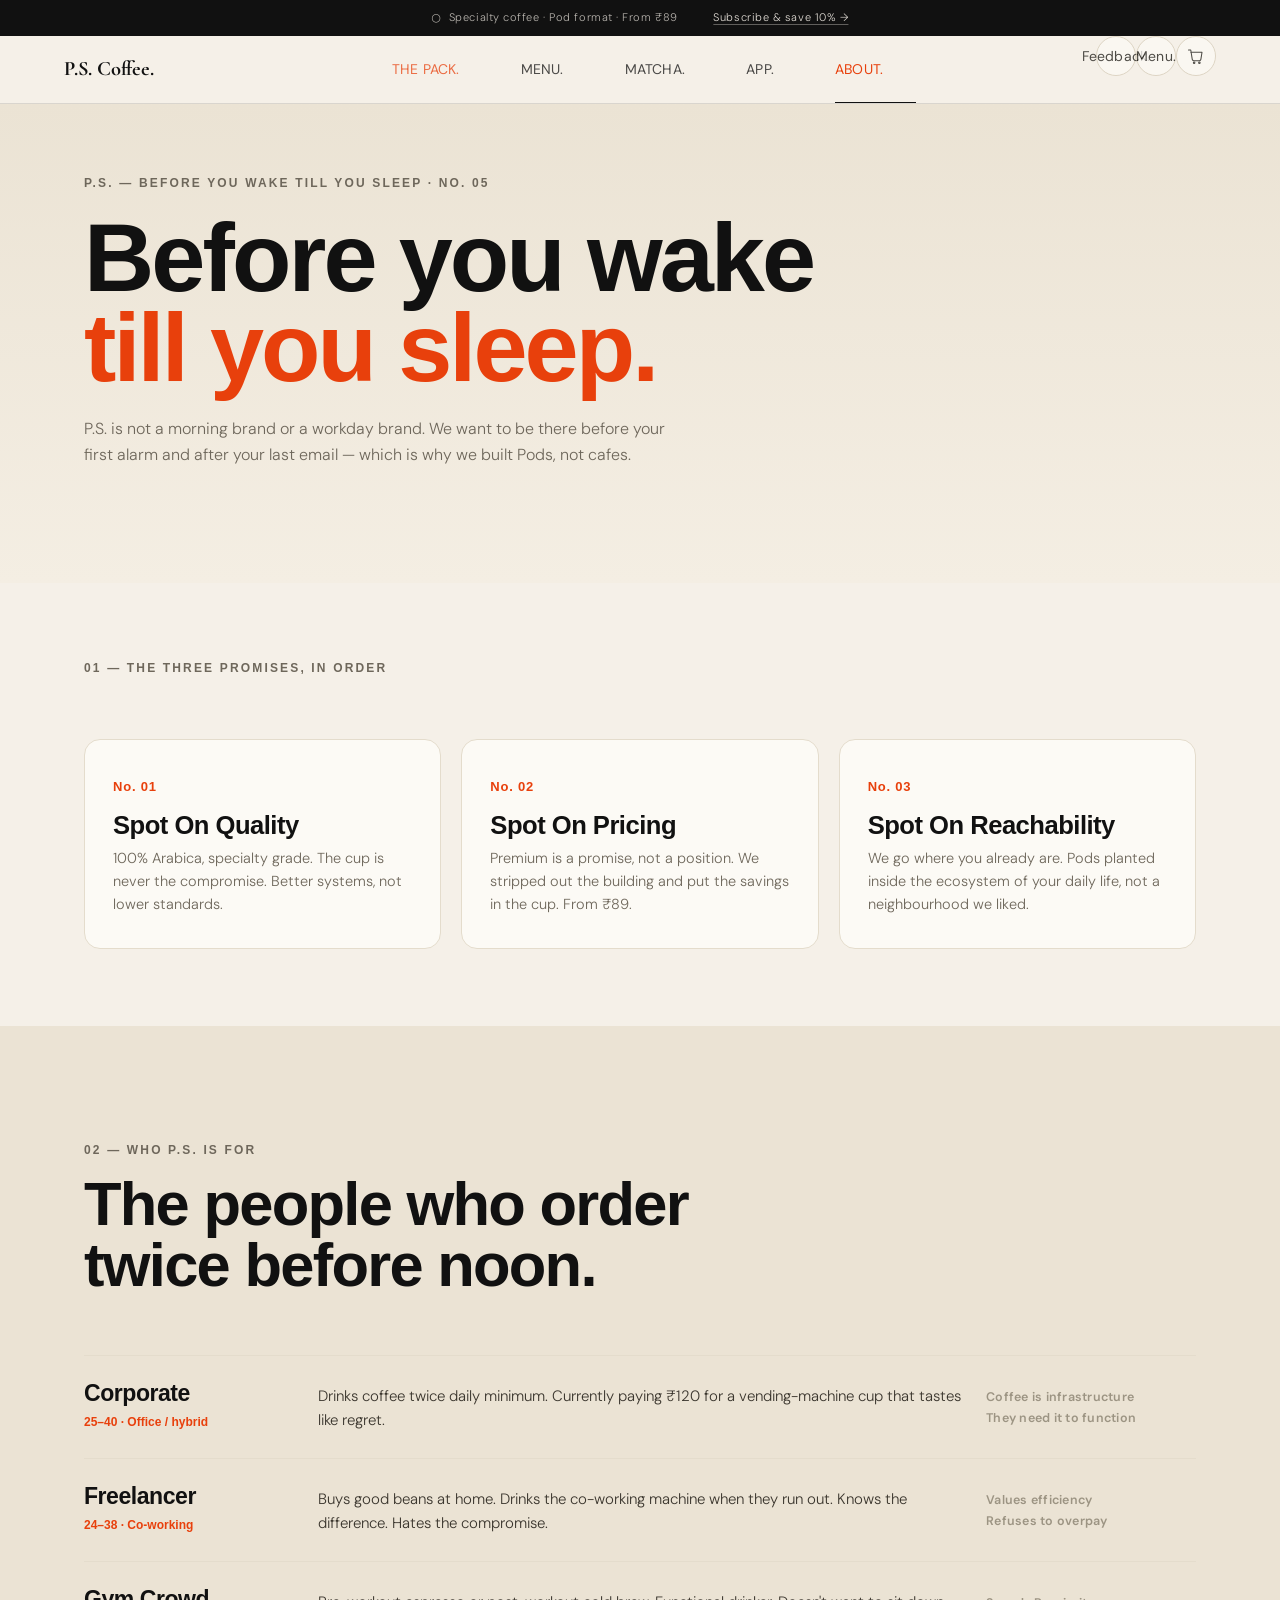
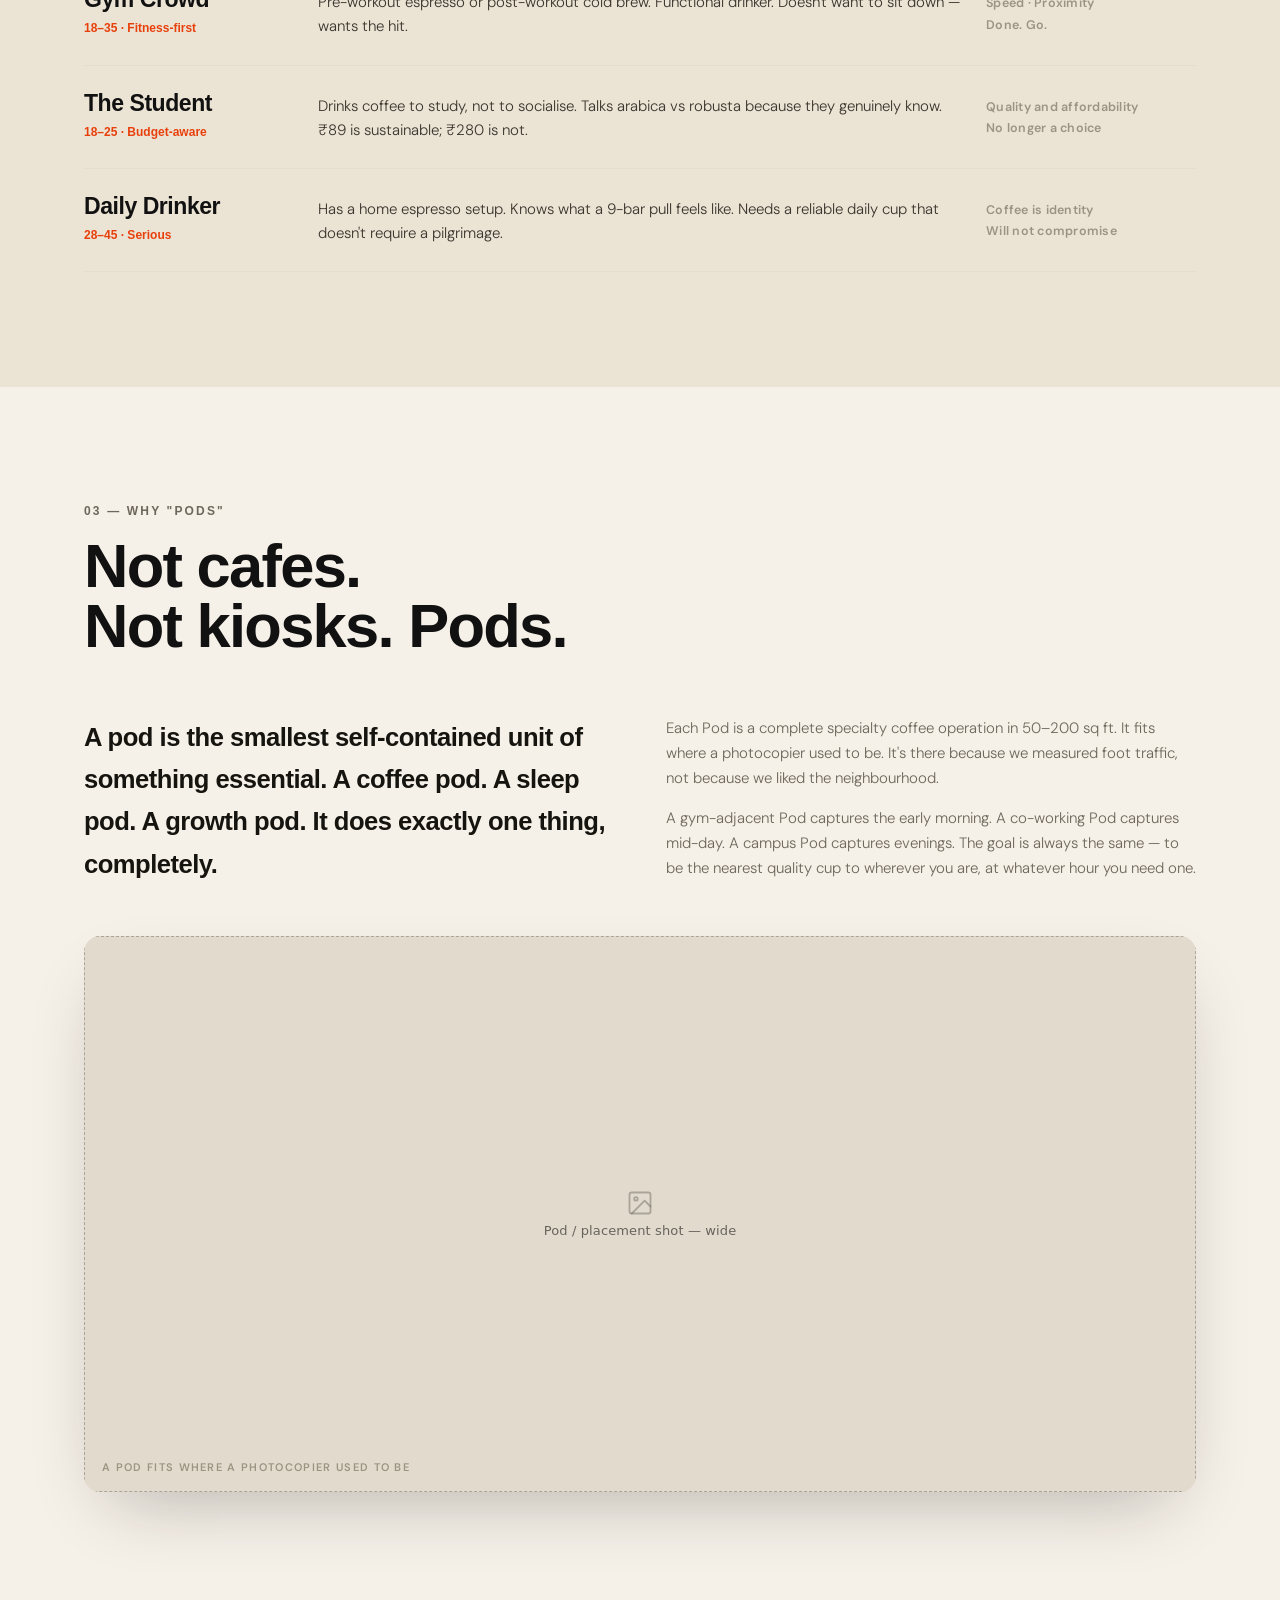
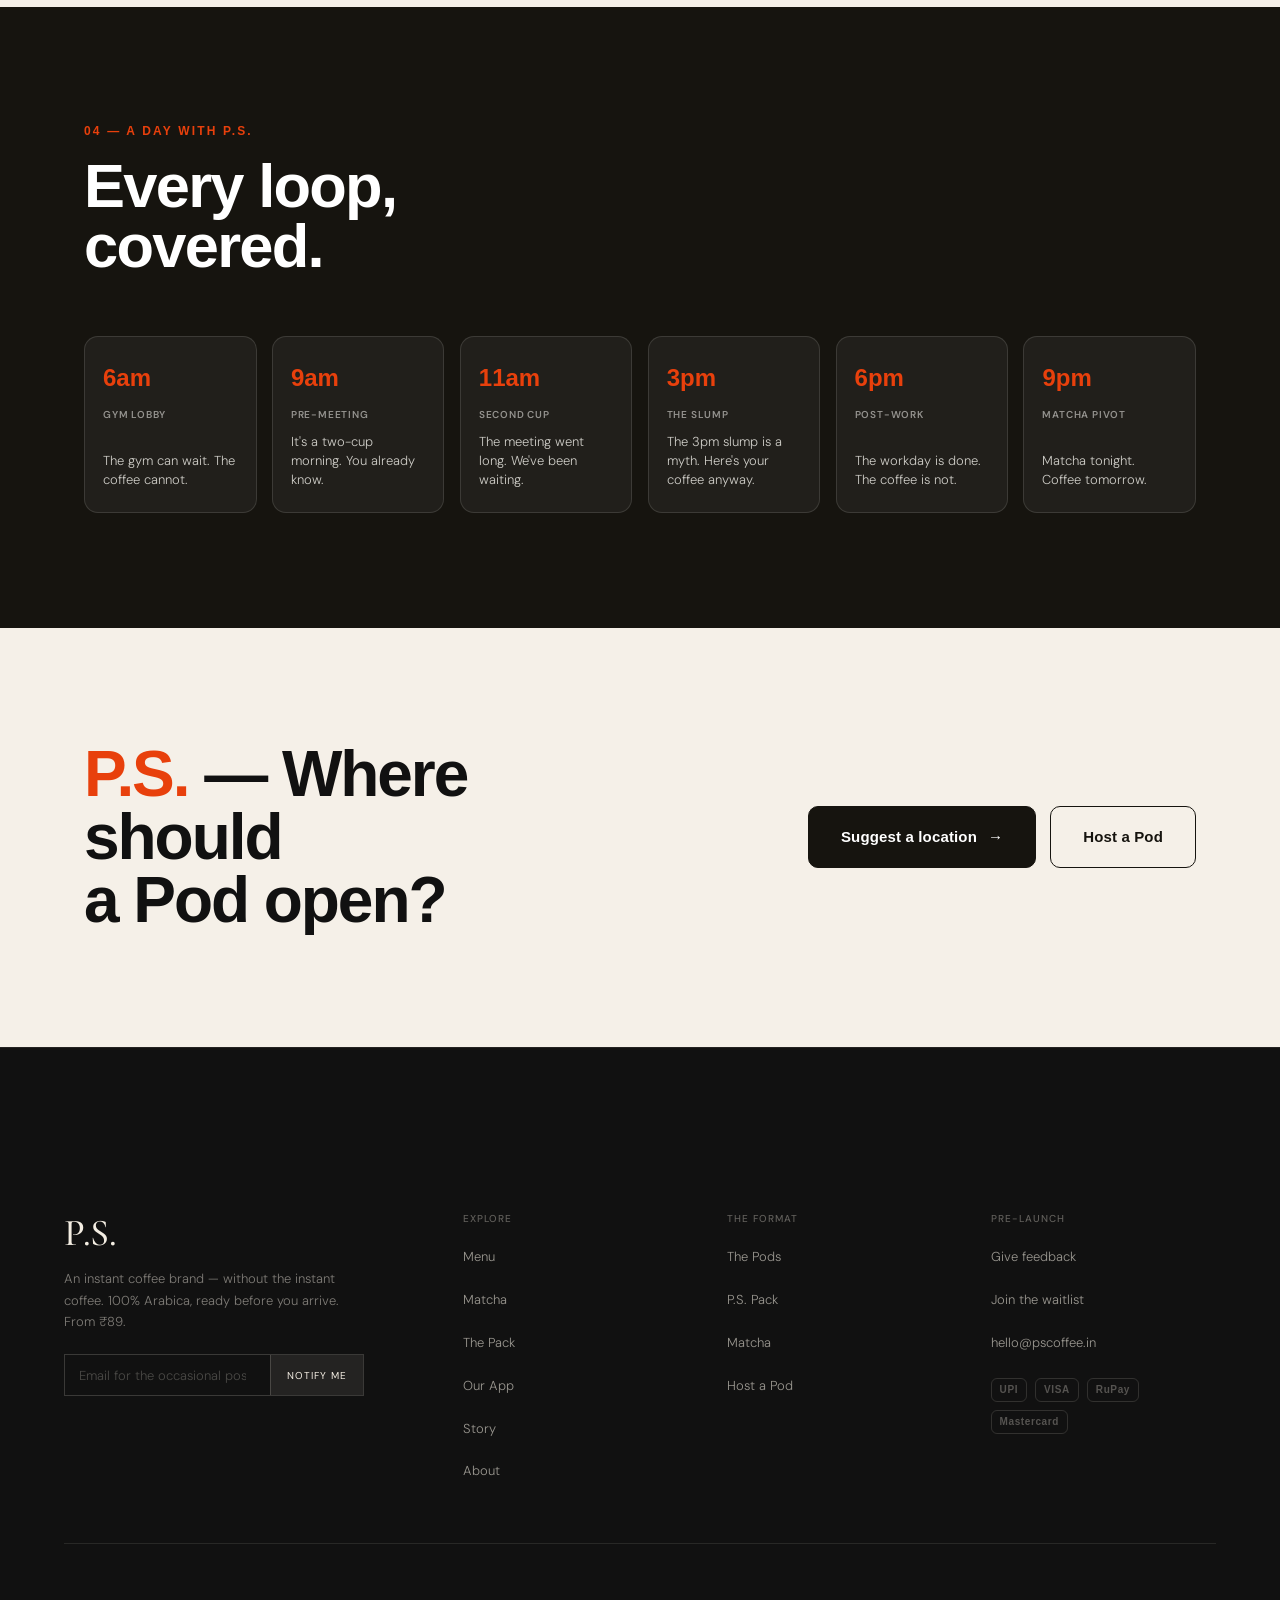
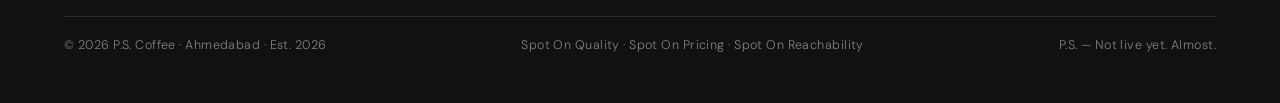
==== commit 38c397fc: "Exact WatchHouse replica: nav, split banners, all pages styled - Announcement bar (black fixed strip" ====
--- a/about.html
+++ b/about.html
@@ -7,8 +7,9 @@
 <meta name="description" content="Spot On Quality. Spot On Pricing. Spot On Reachability. We want to be there before you wake till you sleep — which is why we built Pods, not cafes.">
 <link rel="preconnect" href="https://fonts.googleapis.com">
 <link rel="preconnect" href="https://fonts.gstatic.com" crossorigin>
-<link href="https://fonts.googleapis.com/css2?family=Archivo:wght@500;600;700;800;900&family=Hanken+Grotesk:wght@400;500;600;700&display=swap" rel="stylesheet">
+<link href="https://fonts.googleapis.com/css2?family=Cormorant+Garamond:ital,wght@0,400;0,500;0,600;0,700;1,400;1,500;1,600;1,700\&family=DM+Sans:ital,opsz,wght@0,9..40,300;0,9..40,400;0,9..40,500;1,9..40,300\&display=swap" rel="stylesheet">
 <link rel="stylesheet" href="assets/ps.css">
+<link rel="stylesheet" href="assets/wh.css">
 <script>(function(){try{var t=JSON.parse(localStorage.getItem('ps-tweaks')||'{}');var r=document.documentElement;if(t.tc)r.style.setProperty('--tc',t.tc);if(t.paper)r.style.setProperty('--paper',t.paper);if(t.scale)r.style.setProperty('--type-scale',t.scale);if(t.btn)r.style.setProperty('--btn-radius',t.btn);}catch(e){}})();</script>
 <style>
 .about-hero{background:linear-gradient(180deg,var(--panel) 0%,var(--paper) 100%);padding-top:clamp(34px,5vw,64px)}
--- a/assets/wh.css
+++ b/assets/wh.css
@@ -0,0 +1,972 @@
+/* ============================================================
+   P.S. Coffee — WatchHouse-style Design System
+   Heading font: Cormorant Garamond (≈ Tiempos Headline)
+   Body font:    DM Sans (≈ Balto)
+   ============================================================ */
+
+:root {
+  --wh-serif:      'Cormorant Garamond', Georgia, serif;
+  --wh-sans:       'DM Sans', system-ui, sans-serif;
+  --wh-bg:         #F5F0E8;
+  --wh-ink:        #111111;
+  --wh-ink-2:      #3D3A3B;
+  --wh-muted:      #7A7570;
+  --wh-border:     rgba(17,17,17,.12);
+  --wh-bstrong:    rgba(17,17,17,.4);
+  --wh-tc:         #E8400C;
+  --wh-matcha:     #2F6B43;
+  --wh-max:        1280px;
+  --wh-gut:        clamp(24px,5vw,72px);
+  --wh-announce-h: 36px;
+  --wh-nav-h:      68px;
+  --wh-header-h:   calc(var(--wh-announce-h) + var(--wh-nav-h));
+  --wh-sec-v:      clamp(72px,9vw,140px);
+}
+
+/* ── global font override ── */
+body {
+  font-family: var(--wh-sans);
+  font-weight: 300;
+  background: var(--wh-bg);
+  color: var(--wh-ink);
+}
+h1,h2,h3,h4,
+.wh-h1,.wh-h2,.wh-h3 {
+  font-family: var(--wh-serif);
+  font-weight: 500;
+  line-height: .94;
+  letter-spacing: -.015em;
+}
+
+/* ── container ── */
+.wh-wrap {
+  max-width: var(--wh-max);
+  margin-inline: auto;
+  padding-inline: var(--wh-gut);
+}
+
+/* ── section ── */
+.wh-sec { padding-block: var(--wh-sec-v); position: relative; }
+.wh-sec.bg-alt { background: #ECE5D8; }
+
+/* ══════════════════════════════════════════════
+   SECTION HEADER PATTERN  (WatchHouse signature)
+   thin border-top · small-caps label · number
+══════════════════════════════════════════════ */
+.wh-sh { margin-bottom: clamp(28px,3.5vw,52px); }
+.wh-sh-meta {
+  display: flex;
+  justify-content: space-between;
+  align-items: center;
+  border-top: 1px solid var(--wh-ink);
+  padding-top: 8px;
+  margin-bottom: 20px;
+}
+.wh-sh-label {
+  font-family: var(--wh-sans);
+  font-size: 11px;
+  font-weight: 400;
+  text-transform: uppercase;
+  letter-spacing: .1em;
+  color: var(--wh-muted);
+}
+.wh-sh-num {
+  font-family: var(--wh-sans);
+  font-size: 11px;
+  font-weight: 300;
+  color: var(--wh-muted);
+  letter-spacing: .04em;
+}
+.wh-sh-row {
+  display: grid;
+  grid-template-columns: 1fr 1fr;
+  gap: clamp(24px,3vw,48px);
+  align-items: end;
+}
+@media(max-width:680px){ .wh-sh-row { grid-template-columns: 1fr; } }
+
+/* section heading sizes — WatchHouse large serif */
+.wh-h2 { font-size: clamp(40px,5.8vw,90px); color: var(--wh-ink); font-weight: 600; }
+.wh-h2 em { font-style: italic; font-weight: 400; }
+.wh-h2.light { color: #F5F0E8; }
+.wh-body-text {
+  font-family: var(--wh-sans);
+  font-size: clamp(14px,1.05vw,16px);
+  font-weight: 400;
+  color: var(--wh-muted);
+  line-height: 1.7;
+  max-width: 38ch;
+  align-self: end;
+}
+
+/* ══════════════════════════════════════════════
+   BUTTONS  (square corners, WatchHouse spec)
+══════════════════════════════════════════════ */
+.wh-btn {
+  display: inline-flex;
+  align-items: center;
+  gap: 8px;
+  height: 44px;
+  padding: 0 22px;
+  font-family: var(--wh-sans);
+  font-size: 11px;
+  font-weight: 400;
+  text-transform: uppercase;
+  letter-spacing: .12em;
+  border: 1px solid transparent;
+  border-radius: 0;
+  cursor: pointer;
+  text-decoration: none;
+  transition: background .2s, color .2s, border-color .2s;
+  white-space: nowrap;
+  flex-shrink: 0;
+}
+.wh-btn.sm  { height: 34px; padding: 0 16px; font-size: 10px; }
+.wh-btn.dark  { background: var(--wh-ink);   color: #F4EEE3; border-color: var(--wh-ink); }
+.wh-btn.dark:hover  { background: #2a2620; border-color: #2a2620; }
+.wh-btn.white { background: #F4EEE3; color: var(--wh-ink); border-color: #F4EEE3; }
+.wh-btn.white:hover { background: #fff; border-color: #fff; }
+.wh-btn.outline-dark  { background: transparent; color: var(--wh-ink); border-color: var(--wh-ink); }
+.wh-btn.outline-dark:hover  { background: var(--wh-ink); color: #F4EEE3; }
+.wh-btn.outline-white { background: transparent; color: #F4EEE3; border-color: rgba(244,238,227,.4); }
+.wh-btn.outline-white:hover { border-color: #F4EEE3; background: rgba(244,238,227,.08); }
+.wh-btn.matcha { background: var(--wh-matcha); color: #fff; border-color: var(--wh-matcha); }
+.wh-btn.matcha:hover { background: #235232; border-color: #235232; }
+
+/* ── discover / inline link ── */
+.wh-link {
+  display: inline-flex;
+  align-items: center;
+  gap: 6px;
+  font-family: var(--wh-sans);
+  font-size: 11px;
+  font-weight: 400;
+  text-transform: uppercase;
+  letter-spacing: .1em;
+  color: inherit;
+  text-decoration: none;
+  position: relative;
+}
+.wh-link::after {
+  content: '';
+  position: absolute;
+  bottom: -2px; left: 0; right: 0;
+  height: 1px;
+  background: currentColor;
+  transform: scaleX(0);
+  transform-origin: left;
+  transition: transform .25s ease;
+}
+.wh-link:hover::after,
+a:hover > .wh-link::after { transform: scaleX(1); }
+
+/* ══════════════════════════════════════════════
+   ANNOUNCEMENT BAR  (WatchHouse top strip)
+══════════════════════════════════════════════ */
+.wh-announce {
+  height: var(--wh-announce-h);
+  display: flex;
+  align-items: center;
+  justify-content: center;
+  gap: 12px;
+  background: var(--wh-ink);
+  color: rgba(245,240,232,.72);
+  font-family: var(--wh-sans);
+  font-size: 11px;
+  font-weight: 300;
+  letter-spacing: .05em;
+  padding: 0 var(--wh-gut);
+  white-space: nowrap;
+  overflow: hidden;
+}
+.wh-announce a {
+  color: rgba(245,240,232,.9);
+  text-decoration: underline;
+  text-underline-offset: 3px;
+  text-decoration-color: rgba(245,240,232,.35);
+  transition: color .2s;
+}
+.wh-announce a:hover { color: #F5F0E8; }
+
+/* ══════════════════════════════════════════════
+   #ps-nav WRAPPER  (fixed container for bar + nav)
+══════════════════════════════════════════════ */
+#ps-nav {
+  position: fixed !important;
+  top: 0; left: 0; right: 0;
+  z-index: 200;
+  transition: transform .32s cubic-bezier(.32,.72,0,1);
+}
+#ps-nav.hide { transform: translateY(-100%); }
+
+/* ══════════════════════════════════════════════
+   NAV  (WatchHouse: always cream, bold serif logo)
+══════════════════════════════════════════════ */
+.nav {
+  position: static !important;
+  height: var(--wh-nav-h);
+  display: flex !important;
+  align-items: stretch !important;
+  background: var(--wh-bg) !important;
+  border-bottom: 1px solid var(--wh-border) !important;
+  padding: 0 !important;
+  transform: none !important;
+  transition: none !important;
+}
+
+/* Logo: bold serif, WatchHouse-style with period */
+.nav-logo {
+  display: flex !important;
+  align-items: center !important;
+  padding: 0 clamp(16px,2vw,28px) 0 var(--wh-gut) !important;
+  font-family: var(--wh-serif) !important;
+  font-weight: 700 !important;
+  font-size: clamp(18px,1.6vw,24px) !important;
+  letter-spacing: -.01em !important;
+  text-transform: none !important;
+  color: var(--wh-ink) !important;
+  white-space: nowrap !important;
+  flex-shrink: 0 !important;
+  text-decoration: none !important;
+  background: transparent !important;
+  border: none !important;
+  border-radius: 0 !important;
+  outline: none !important;
+  box-shadow: none !important;
+  line-height: 1 !important;
+}
+/* strip any old seg spans */
+.nav-logo .seg { display: inline !important; background: transparent !important; padding: 0 !important; border: none !important; border-radius: 0 !important; font: inherit !important; }
+
+/* Center nav links */
+.nav-links {
+  flex: 1;
+  display: flex;
+  align-items: stretch;
+  justify-content: center;
+}
+.nav-links a {
+  display: flex;
+  align-items: center;
+  padding: 0 clamp(10px,1.3vw,20px);
+  font-family: var(--wh-sans);
+  font-size: 14px;
+  font-weight: 400;
+  color: var(--wh-ink);
+  text-decoration: none;
+  position: relative;
+  transition: opacity .2s;
+  white-space: nowrap;
+  letter-spacing: .01em;
+  opacity: .75;
+}
+.nav-links a::after {
+  content: '';
+  position: absolute;
+  bottom: 0; left: clamp(10px,1.3vw,20px); right: clamp(10px,1.3vw,20px);
+  height: 1px;
+  background: var(--wh-ink);
+  transform: scaleX(0);
+  transform-origin: left;
+  transition: transform .25s ease;
+}
+.nav-links a:hover { opacity: 1; }
+.nav-links a:hover::after,
+.nav-links a.active::after { transform: scaleX(1); }
+.nav-links a.active { opacity: 1; }
+
+/* Right tool links — WatchHouse text style */
+.nav-tools {
+  display: flex;
+  align-items: stretch;
+  padding-right: var(--wh-gut);
+  gap: 0;
+}
+.ntool {
+  display: flex;
+  align-items: center;
+  justify-content: center;
+  padding: 0 10px;
+  color: var(--wh-ink);
+  text-decoration: none;
+  font-family: var(--wh-sans);
+  font-size: 14px;
+  font-weight: 400;
+  letter-spacing: .01em;
+  transition: opacity .2s;
+  position: relative;
+  white-space: nowrap;
+  opacity: .75;
+}
+.ntool:hover { opacity: 1; }
+.ntool-text { /* text-style utility icons */ }
+.ntool .i { width: 18px; height: 18px; stroke: currentColor; fill: none; stroke-width: 1.4; stroke-linecap: round; stroke-linejoin: round; display: block; }
+.cart-tool { gap: 5px; }
+.cart-count { font-size: 11px; min-width: 14px; text-align: center; opacity: 0; transition: opacity .2s; }
+.cart-count.show { opacity: 1; }
+
+/* Burger */
+.nav-burger {
+  display: none;
+  flex-direction: column;
+  gap: 5px;
+  justify-content: center;
+  align-items: center;
+  width: 48px;
+  background: none;
+  border: none;
+  cursor: pointer;
+  padding: 0;
+}
+.nav-burger span {
+  display: block;
+  width: 22px; height: 1px;
+  background: var(--wh-ink);
+  transition: transform .3s, opacity .2s;
+}
+.nav-burger.open span:nth-child(1) { transform: translateY(6px) rotate(45deg); }
+.nav-burger.open span:nth-child(2) { opacity: 0; }
+.nav-burger.open span:nth-child(3) { transform: translateY(-6px) rotate(-45deg); }
+
+@media(max-width:960px){ .nav-links { display: none; } }
+@media(max-width:760px){ .ntool-text { display: none; } }
+@media(max-width:960px){ .nav-burger { display: flex; } }
+
+/* Drawer — right-side slide panel */
+.drawer {
+  position: fixed !important;
+  top: 0 !important;
+  right: 0 !important;
+  bottom: 0 !important;
+  left: auto !important;
+  width: min(360px,100vw) !important;
+  height: 100dvh !important;
+  background: var(--wh-bg) !important;
+  z-index: 199 !important;
+  padding-top: var(--wh-header-h) !important;
+  transform: translateX(100%) !important;
+  transition: transform .38s cubic-bezier(.32,.72,0,1) !important;
+  overflow-y: auto !important;
+  border-left: 1px solid var(--wh-border) !important;
+  display: block !important;
+  flex-direction: unset !important;
+  justify-content: unset !important;
+  gap: unset !important;
+  padding-inline: 0 !important;
+}
+.drawer.open { transform: translateX(0) !important; }
+.drawer a {
+  display: flex;
+  justify-content: space-between;
+  align-items: baseline;
+  padding: 22px 36px;
+  font-family: var(--wh-serif);
+  font-size: 32px;
+  font-weight: 600;
+  color: var(--wh-ink);
+  border-bottom: 1px solid var(--wh-border);
+  text-decoration: none;
+  transition: color .2s;
+}
+.drawer a:hover { color: var(--wh-tc); }
+.drawer a .n { font-family: var(--wh-sans); font-size: 11px; font-weight: 300; letter-spacing: .08em; color: var(--wh-muted); }
+
+/* page-top spacer */
+.page-top { height: var(--wh-header-h); }
+
+/* ══════════════════════════════════════════════
+   HERO  (full-viewport dark editorial)
+══════════════════════════════════════════════ */
+.wh-hero {
+  position: relative;
+  height: 100svh;
+  min-height: 580px;
+  max-height: 1020px;
+  display: flex;
+  align-items: flex-end;
+  background: #16140F;
+  overflow: hidden;
+  margin-top: calc(-1 * var(--wh-nav-h));
+}
+.wh-hero-media {
+  position: absolute;
+  inset: 0;
+}
+.wh-hero-media image-slot { width: 100%; height: 100%; display: block; }
+.wh-hero-grad {
+  position: absolute;
+  inset: 0;
+  background: linear-gradient(
+    to top,
+    rgba(22,20,15,.88) 0%,
+    rgba(22,20,15,.28) 45%,
+    rgba(22,20,15,.12) 100%
+  );
+}
+.wh-hero-body {
+  position: relative;
+  z-index: 2;
+  width: 100%;
+  max-width: var(--wh-max);
+  margin-inline: auto;
+  padding: 0 var(--wh-gut) clamp(56px,8vw,96px);
+}
+.wh-hero-eyebrow {
+  font-family: var(--wh-sans);
+  font-size: 11px;
+  font-weight: 400;
+  text-transform: uppercase;
+  letter-spacing: .14em;
+  color: rgba(244,238,227,.5);
+  margin-bottom: 18px;
+}
+.wh-hero h1 {
+  font-family: var(--wh-serif);
+  font-weight: 700;
+  font-size: clamp(58px,9vw,140px);
+  line-height: .88;
+  letter-spacing: -.025em;
+  color: #F5F0E8;
+  max-width: 14ch;
+  margin-bottom: 28px;
+}
+.wh-hero h1 em { font-style: italic; font-weight: 400; }
+.wh-hero-sub {
+  font-family: var(--wh-sans);
+  font-size: clamp(13px,1vw,16px);
+  font-weight: 300;
+  color: rgba(244,238,227,.68);
+  max-width: 46ch;
+  line-height: 1.62;
+  margin-bottom: 30px;
+}
+.wh-hero-ctas { display: flex; gap: 12px; flex-wrap: wrap; }
+
+/* scroll cue */
+.wh-scroll-cue {
+  position: absolute;
+  bottom: clamp(20px,3vw,36px);
+  right: var(--wh-gut);
+  z-index: 2;
+  display: flex;
+  align-items: center;
+  gap: 12px;
+  color: rgba(244,238,227,.38);
+  font-family: var(--wh-sans);
+  font-size: 10px;
+  letter-spacing: .14em;
+  text-transform: uppercase;
+}
+.wh-scroll-bar { width: 46px; height: 1px; background: rgba(244,238,227,.18); position: relative; overflow: hidden; }
+.wh-scroll-bar::after {
+  content: '';
+  position: absolute;
+  top: 0; left: -100%;
+  width: 100%; height: 100%;
+  background: rgba(244,238,227,.55);
+  animation: scrollcue 2.2s ease-in-out infinite;
+}
+@keyframes scrollcue { 0%{left:-100%} 60%,100%{left:110%} }
+
+/* hero entrance */
+@media(prefers-reduced-motion:no-preference){
+  .wh-hero-eyebrow,.wh-hero h1,.wh-hero-sub,.wh-hero-ctas {
+    opacity: 0;
+    animation: heroUp .9s cubic-bezier(.2,.7,.2,1) forwards;
+  }
+  .wh-hero-eyebrow { animation-delay: .08s; }
+  .wh-hero h1      { animation-delay: .18s; }
+  .wh-hero-sub     { animation-delay: .32s; }
+  .wh-hero-ctas    { animation-delay: .42s; }
+}
+@keyframes heroUp { from{opacity:0;transform:translateY(22px)} to{opacity:1;transform:none} }
+
+/* ══════════════════════════════════════════════
+   DUAL BANNERS  (WatchHouse hero-level split)
+══════════════════════════════════════════════ */
+.wh-banners {
+  display: grid;
+  grid-template-columns: 1fr 1fr;
+}
+@media(max-width:600px){ .wh-banners { grid-template-columns: 1fr; } }
+.wh-banner {
+  display: block;
+  position: relative;
+  height: clamp(380px, 62vh, 760px);
+  overflow: hidden;
+  text-decoration: none;
+  border-right: 1px solid rgba(245,240,232,.18);
+  background: #1a1712;
+}
+.wh-banner:last-child { border-right: 0; }
+.wh-banner-img {
+  position: absolute;
+  inset: 0;
+  transition: transform .7s cubic-bezier(.25,.46,.45,.94);
+}
+.wh-banner:hover .wh-banner-img { transform: scale(1.04); }
+.wh-banner-img image-slot { width: 100%; height: 100%; }
+.wh-banner::after {
+  content: '';
+  position: absolute;
+  inset: 0;
+  background: linear-gradient(to top, rgba(17,17,17,.72) 0%, rgba(17,17,17,.1) 55%, transparent 100%);
+  z-index: 1;
+}
+.wh-banner-body {
+  position: absolute;
+  bottom: 0; left: 0; right: 0;
+  z-index: 2;
+  padding: clamp(22px,3vw,40px) clamp(22px,3vw,40px);
+}
+/* Plain caption banner (left) */
+.wh-banner-caption {
+  font-family: var(--wh-serif);
+  font-size: clamp(16px,1.4vw,20px);
+  font-weight: 600;
+  line-height: 1.35;
+  color: rgba(245,240,232,.92);
+  max-width: 28ch;
+  margin-bottom: 20px;
+}
+/* Large heading banner (right) — WatchHouse "Our Houses." style */
+.wh-banner-heading {
+  font-family: var(--wh-serif);
+  font-size: clamp(44px,6.5vw,96px);
+  font-weight: 700;
+  line-height: .9;
+  letter-spacing: -.02em;
+  color: #F5F0E8;
+  margin-bottom: 20px;
+}
+.wh-banner-cta {
+  display: inline-flex;
+  align-items: center;
+  gap: 12px;
+  color: rgba(245,240,232,.75);
+  font-family: var(--wh-sans);
+  font-size: 12px;
+  font-weight: 400;
+  letter-spacing: .04em;
+  text-decoration: none;
+  transition: color .2s;
+  border-bottom: 1px solid rgba(245,240,232,.25);
+  padding-bottom: 3px;
+}
+.wh-banner-cta:hover, .wh-banner:hover .wh-banner-cta { color: #F5F0E8; border-bottom-color: rgba(245,240,232,.6); }
+
+/* legacy compat */
+.wh-banner-label { color: #F5F0E8; }
+.wh-banner-kicker { font-family: var(--wh-sans); font-size: 17px; font-weight: 400; margin-bottom: 4px; }
+.wh-banner-sub { font-family: var(--wh-sans); font-size: 11px; font-weight: 300; letter-spacing: .04em; color: rgba(245,240,232,.65); }
+.wh-banner .wh-link { color: rgba(245,240,232,.75); flex-shrink: 0; }
+.wh-banner .wh-link::after { background: #F5F0E8; }
+.wh-banner:hover .wh-link { color: #F5F0E8; }
+
+/* ══════════════════════════════════════════════
+   CATEGORY TILES  (5 cols)
+══════════════════════════════════════════════ */
+.wh-cats {
+  display: grid;
+  grid-template-columns: repeat(5,1fr);
+  border-top: 1px solid var(--wh-border);
+  border-bottom: 1px solid var(--wh-border);
+}
+@media(max-width:860px){ .wh-cats { grid-template-columns: repeat(3,1fr); } }
+@media(max-width:480px){ .wh-cats { grid-template-columns: repeat(2,1fr); } }
+.wh-cat {
+  display: block;
+  text-decoration: none;
+  color: var(--wh-ink);
+  border-right: 1px solid var(--wh-border);
+  overflow: hidden;
+  transition: background .2s;
+}
+.wh-cat:last-child { border-right: 0; }
+.wh-cat:hover { background: rgba(22,20,15,.04); }
+.wh-cat-img { aspect-ratio: 3/4; overflow: hidden; }
+.wh-cat-img image-slot { width: 100%; height: 100%; transition: transform .5s cubic-bezier(.25,.46,.45,.94); }
+.wh-cat:hover .wh-cat-img image-slot { transform: scale(1.05); }
+.wh-cat-label {
+  display: flex;
+  justify-content: space-between;
+  align-items: center;
+  padding: 11px 13px;
+  border-top: 1px solid var(--wh-border);
+  gap: 6px;
+}
+.wh-cat-name { font-family: var(--wh-sans); font-size: 13px; font-weight: 400; }
+.wh-cat-disc { font-family: var(--wh-sans); font-size: 10px; font-weight: 300; letter-spacing: .06em; text-transform: uppercase; color: var(--wh-muted); opacity: 0; transition: opacity .2s; }
+.wh-cat:hover .wh-cat-disc { opacity: 1; }
+
+/* ══════════════════════════════════════════════
+   P.S. AT HOME  (editorial photo grid)
+══════════════════════════════════════════════ */
+.wh-athome-grid {
+  display: grid;
+  grid-template-columns: 1.3fr 1fr;
+  gap: 10px;
+  margin-top: clamp(22px,2.8vw,38px);
+}
+@media(max-width:680px){ .wh-athome-grid { grid-template-columns: 1fr; } }
+.wh-athome-main { aspect-ratio: 4/5; overflow: hidden; }
+.wh-athome-main image-slot { width: 100%; height: 100%; transition: transform .6s ease; }
+.wh-athome-main:hover image-slot { transform: scale(1.02); }
+.wh-athome-side { display: grid; grid-template-rows: 1fr 1fr; gap: 10px; }
+.wh-athome-sm { overflow: hidden; }
+.wh-athome-sm image-slot { width: 100%; height: 100%; transition: transform .6s ease; }
+.wh-athome-sm:hover image-slot { transform: scale(1.02); }
+.wh-athome-cta { margin-top: 26px; }
+
+/* ══════════════════════════════════════════════
+   POD FAVOURITES  (tabbed menu grid)
+══════════════════════════════════════════════ */
+.wh-favs-top {
+  display: flex;
+  align-items: flex-end;
+  justify-content: space-between;
+  gap: 24px;
+  flex-wrap: wrap;
+  margin-bottom: clamp(24px,3vw,44px);
+}
+.wh-tabs {
+  display: flex;
+  border-bottom: 1px solid var(--wh-border);
+  gap: 0;
+  align-self: flex-end;
+}
+.wh-tab {
+  height: 42px;
+  padding: 0 18px;
+  background: none;
+  border: none;
+  border-bottom: 1px solid transparent;
+  margin-bottom: -1px;
+  font-family: var(--wh-sans);
+  font-size: 13px;
+  font-weight: 300;
+  color: var(--wh-muted);
+  cursor: pointer;
+  transition: color .2s, border-color .2s;
+  white-space: nowrap;
+}
+.wh-tab:hover { color: var(--wh-ink); }
+.wh-tab.on { color: var(--wh-ink); font-weight: 400; border-bottom-color: var(--wh-ink); }
+
+.wh-fav-grid {
+  display: grid;
+  grid-template-columns: repeat(4,1fr);
+  gap: 1px;
+  background: var(--wh-border);
+  border: 1px solid var(--wh-border);
+}
+@media(max-width:1024px){ .wh-fav-grid { grid-template-columns: repeat(3,1fr); } }
+@media(max-width:640px) { .wh-fav-grid { grid-template-columns: repeat(2,1fr); } }
+
+.wh-fav-card {
+  background: var(--wh-bg);
+  display: flex;
+  flex-direction: column;
+  transition: background .18s;
+}
+.wh-fav-card:hover { background: #EDE7DB; }
+.wh-fav-img { aspect-ratio: 1; overflow: hidden; }
+.wh-fav-img image-slot { width: 100%; height: 100%; transition: transform .5s ease; }
+.wh-fav-card:hover .wh-fav-img image-slot { transform: scale(1.04); }
+.wh-fav-body { padding: 14px 14px 16px; display: flex; flex-direction: column; gap: 3px; flex: 1; }
+.wh-fav-type { font-family: var(--wh-sans); font-size: 10px; font-weight: 400; text-transform: uppercase; letter-spacing: .1em; color: var(--wh-muted); }
+.wh-fav-type.m { color: var(--wh-matcha); }
+.wh-fav-name { font-family: var(--wh-serif); font-weight: 500; font-size: clamp(16px,1.4vw,20px); line-height: 1.08; color: var(--wh-ink); margin-top: 4px; }
+.wh-fav-notes { font-family: var(--wh-sans); font-size: 12px; font-weight: 300; color: var(--wh-muted); line-height: 1.5; margin-top: 3px; }
+.wh-fav-foot { display: flex; align-items: center; justify-content: space-between; margin-top: auto; padding-top: 12px; border-top: 1px solid var(--wh-border); margin-top: 12px; }
+.wh-fav-price { font-family: var(--wh-sans); font-size: 13px; font-weight: 400; color: var(--wh-ink); }
+.wh-favs-foot { margin-top: 24px; text-align: right; }
+
+/* ══════════════════════════════════════════════
+   FIND A POD  (horizontal scroll)
+══════════════════════════════════════════════ */
+.wh-pods-outer {
+  overflow: hidden;
+  padding-bottom: 0;
+}
+.wh-pods-scroller {
+  overflow-x: auto;
+  scroll-snap-type: x mandatory;
+  scrollbar-width: none;
+  -webkit-overflow-scrolling: touch;
+  padding: clamp(24px,3vw,36px) var(--wh-gut) clamp(40px,6vw,80px);
+  cursor: grab;
+  active:cursor: grabbing;
+}
+.wh-pods-scroller::-webkit-scrollbar { display: none; }
+.wh-pods-track { display: flex; gap: 14px; width: max-content; }
+.wh-pod-card {
+  flex-shrink: 0;
+  width: 300px;
+  display: block;
+  text-decoration: none;
+  color: var(--wh-ink);
+  scroll-snap-align: start;
+}
+.wh-pod-img { aspect-ratio: 3/4; overflow: hidden; background: #2a2620; }
+.wh-pod-img image-slot { width: 100%; height: 100%; transition: transform .5s ease; opacity: .82; }
+.wh-pod-card:hover .wh-pod-img image-slot { transform: scale(1.04); opacity: 1; }
+.wh-pod-info { padding: 12px 0; border-top: 1px solid var(--wh-border); display: flex; flex-direction: column; gap: 2px; }
+.wh-pod-name { font-family: var(--wh-serif); font-size: 20px; font-weight: 500; color: var(--wh-ink); }
+.wh-pod-sub { font-family: var(--wh-sans); font-size: 11px; font-weight: 300; color: var(--wh-muted); letter-spacing: .04em; }
+.wh-pod-cta-card {
+  flex-shrink: 0;
+  width: 300px;
+  aspect-ratio: 3/4;
+  background: var(--wh-ink);
+  display: flex;
+  flex-direction: column;
+  justify-content: flex-end;
+  padding: 24px;
+  text-decoration: none;
+  scroll-snap-align: start;
+  transition: background .2s;
+}
+.wh-pod-cta-card:hover { background: #2a2620; }
+.wh-pod-cta-card p { font-family: var(--wh-serif); font-size: 26px; font-weight: 500; line-height: 1.1; color: #F4EEE3; margin-bottom: 20px; max-width: 14ch; }
+.wh-pod-cta-card .wh-link { color: rgba(244,238,227,.65); }
+.wh-pod-cta-card .wh-link::after { background: #F4EEE3; }
+.wh-pod-cta-card:hover .wh-link { color: #F4EEE3; }
+
+/* ══════════════════════════════════════════════
+   PRESS LOGOS
+══════════════════════════════════════════════ */
+.wh-press {
+  border-top: 1px solid var(--wh-border);
+  border-bottom: 1px solid var(--wh-border);
+  padding: 20px 0;
+}
+.wh-press-inner {
+  max-width: var(--wh-max);
+  margin-inline: auto;
+  padding-inline: var(--wh-gut);
+  display: flex;
+  align-items: center;
+  gap: 28px;
+}
+.wh-press-label { font-family: var(--wh-sans); font-size: 11px; font-weight: 400; text-transform: uppercase; letter-spacing: .1em; color: var(--wh-muted); white-space: nowrap; flex-shrink: 0; }
+.wh-press-strip { display: flex; align-items: center; overflow-x: auto; scrollbar-width: none; flex: 1; }
+.wh-press-strip::-webkit-scrollbar { display: none; }
+.wh-press-strip span {
+  display: inline-flex;
+  align-items: center;
+  height: 48px;
+  padding: 0 22px;
+  font-family: var(--wh-serif);
+  font-size: 15px;
+  font-weight: 500;
+  color: rgba(22,20,15,.3);
+  border-right: 1px solid var(--wh-border);
+  white-space: nowrap;
+  transition: color .2s;
+  cursor: default;
+  flex-shrink: 0;
+}
+.wh-press-strip span:first-child { padding-left: 0; }
+.wh-press-strip span:hover { color: rgba(22,20,15,.6); }
+
+/* ══════════════════════════════════════════════
+   THE P.S. PACK  (dark subscription section)
+══════════════════════════════════════════════ */
+.wh-pack {
+  position: relative;
+  background: var(--wh-ink);
+  color: #F4EEE3;
+  overflow: hidden;
+}
+.wh-pack-media { position: absolute; inset: 0; opacity: .3; }
+.wh-pack-media image-slot { width: 100%; height: 100%; }
+.wh-pack-veil { position: absolute; inset: 0; background: linear-gradient(135deg,rgba(22,20,15,.75),rgba(22,20,15,.25)); }
+.wh-pack-body { position: relative; z-index: 2; padding-block: var(--wh-sec-v); }
+.wh-pack-body .wh-sh-meta { border-top-color: rgba(244,238,227,.18); }
+.wh-pack-body .wh-sh-label,
+.wh-pack-body .wh-sh-num { color: rgba(244,238,227,.45); }
+.wh-pack-body .wh-h2 { font-size: clamp(46px,7.5vw,112px); margin-top: 12px; margin-bottom: clamp(32px,4vw,52px); }
+.wh-pack-feats {
+  display: grid;
+  grid-template-columns: repeat(3,1fr);
+  gap: clamp(20px,2.5vw,40px);
+  margin-bottom: clamp(32px,4vw,52px);
+  padding-top: 22px;
+  border-top: 1px solid rgba(244,238,227,.14);
+}
+@media(max-width:640px){ .wh-pack-feats { grid-template-columns: 1fr; } }
+.wh-pack-feat-lbl { display: block; font-family: var(--wh-sans); font-size: 11px; font-weight: 500; text-transform: uppercase; letter-spacing: .1em; color: var(--wh-tc); margin-bottom: 10px; }
+.wh-pack-feat p { font-family: var(--wh-sans); font-size: 13px; font-weight: 300; color: rgba(244,238,227,.62); line-height: 1.65; }
+.wh-pack-ctas { display: flex; gap: 12px; flex-wrap: wrap; }
+
+/* ══════════════════════════════════════════════
+   TWO-UP EDITORIAL BLOCKS  (menu / story)
+══════════════════════════════════════════════ */
+.wh-twoup {
+  display: grid;
+  grid-template-columns: 1fr 1fr;
+  border-top: 1px solid var(--wh-border);
+}
+@media(max-width:560px){ .wh-twoup { grid-template-columns: 1fr; } }
+.wh-twoup-block {
+  display: block;
+  text-decoration: none;
+  color: var(--wh-ink);
+  border-right: 1px solid var(--wh-border);
+  overflow: hidden;
+}
+.wh-twoup-block:last-child { border-right: 0; }
+.wh-twoup-img { aspect-ratio: 4/3; overflow: hidden; }
+.wh-twoup-img image-slot { width: 100%; height: 100%; transition: transform .6s ease; }
+.wh-twoup-block:hover .wh-twoup-img image-slot { transform: scale(1.03); }
+.wh-twoup-label {
+  padding: 18px 22px;
+  border-top: 1px solid var(--wh-border);
+  display: flex;
+  align-items: center;
+  gap: 14px;
+}
+.wh-twoup-meta { flex: 1; }
+.wh-twoup-kicker { font-family: var(--wh-sans); font-size: 10px; font-weight: 300; letter-spacing: .08em; text-transform: uppercase; color: var(--wh-muted); margin-bottom: 2px; }
+.wh-twoup-title { font-family: var(--wh-serif); font-size: 20px; font-weight: 500; color: var(--wh-ink); line-height: 1.1; }
+
+/* ══════════════════════════════════════════════
+   EMAIL SIGNUP
+══════════════════════════════════════════════ */
+.wh-signup {
+  position: relative;
+  background: var(--wh-ink);
+  overflow: hidden;
+  padding-block: var(--wh-sec-v);
+}
+.wh-signup-media { position: absolute; inset: 0; opacity: .2; }
+.wh-signup-media image-slot { width: 100%; height: 100%; }
+.wh-signup-veil { position: absolute; inset: 0; background: rgba(22,20,15,.58); }
+.wh-signup-body { position: relative; z-index: 2; text-align: center; }
+.wh-signup-eyebrow { font-family: var(--wh-sans); font-size: 11px; font-weight: 400; text-transform: uppercase; letter-spacing: .14em; color: rgba(244,238,227,.45); margin-bottom: 18px; }
+.wh-signup-h2 { font-family: var(--wh-serif); font-weight: 500; font-size: clamp(34px,5.2vw,76px); line-height: .94; color: #F4EEE3; letter-spacing: -.015em; margin-bottom: 14px; }
+.wh-signup-h2 em { font-style: italic; font-weight: 400; }
+.wh-signup-sub { font-family: var(--wh-sans); font-size: 14px; font-weight: 300; color: rgba(244,238,227,.55); margin-bottom: 34px; }
+.wh-signup-form { display: flex; flex-direction: column; align-items: center; gap: 12px; }
+.wh-signup-row {
+  display: flex;
+  width: min(500px,100%);
+  border: 1px solid rgba(244,238,227,.28);
+}
+.wh-signup-row input {
+  flex: 1;
+  height: 50px;
+  padding: 0 18px;
+  background: transparent;
+  border: none;
+  outline: none;
+  font-family: var(--wh-sans);
+  font-size: 14px;
+  font-weight: 300;
+  color: #F4EEE3;
+  min-width: 0;
+}
+.wh-signup-row input::placeholder { color: rgba(244,238,227,.3); }
+.wh-signup-row .wh-btn { height: 50px; flex-shrink: 0; border-left: 1px solid rgba(244,238,227,.28); }
+.wh-signup-fine { font-family: var(--wh-sans); font-size: 11px; font-weight: 300; color: rgba(244,238,227,.28); letter-spacing: .02em; }
+
+/* ══════════════════════════════════════════════
+   FOOTER  (WatchHouse dark multi-column)
+══════════════════════════════════════════════ */
+.footer {
+  background: var(--wh-ink) !important;
+  color: rgba(244,238,227,.65) !important;
+  border-top: 1px solid rgba(244,238,227,.08) !important;
+  font-family: var(--wh-sans) !important;
+}
+.footer .wrap { max-width: var(--wh-max) !important; padding-inline: var(--wh-gut) !important; }
+.footer .f-top {
+  display: grid !important;
+  grid-template-columns: 1.6fr 1fr 1fr 1fr !important;
+  gap: clamp(24px,3vw,48px) !important;
+  padding: clamp(48px,6vw,80px) 0 clamp(28px,3.5vw,48px) !important;
+  border-bottom: 1px solid rgba(244,238,227,.1) !important;
+}
+@media(max-width:860px){ .footer .f-top { grid-template-columns: 1fr 1fr !important; } }
+@media(max-width:480px){ .footer .f-top { grid-template-columns: 1fr !important; } }
+.footer .f-brand .display {
+  font-family: var(--wh-serif) !important;
+  font-weight: 500 !important;
+  font-size: 38px !important;
+  line-height: 1 !important;
+  color: #F4EEE3 !important;
+  margin-bottom: 16px !important;
+  letter-spacing: -.01em !important;
+}
+.footer .f-brand p { font-size: 13px !important; font-weight: 300 !important; line-height: 1.65 !important; color: rgba(244,238,227,.48) !important; max-width: 34ch !important; margin-bottom: 22px !important; }
+.footer h4 { font-family: var(--wh-sans) !important; font-size: 10px !important; font-weight: 500 !important; text-transform: uppercase !important; letter-spacing: .1em !important; color: rgba(244,238,227,.35) !important; margin-bottom: 18px !important; }
+.footer .f-col a { font-family: var(--wh-sans) !important; font-size: 13px !important; font-weight: 300 !important; color: rgba(244,238,227,.6) !important; display: block !important; margin-bottom: 10px !important; text-decoration: none !important; transition: color .2s !important; }
+.footer .f-col a:hover { color: #F4EEE3 !important; }
+.footer .f-bot { display: flex !important; justify-content: space-between !important; flex-wrap: wrap !important; gap: 8px !important; padding: 18px 0 !important; font-size: 11px !important; font-weight: 300 !important; color: rgba(244,238,227,.25) !important; letter-spacing: .04em !important; }
+.footer .news {
+  display: flex !important;
+  border: 1px solid rgba(244,238,227,.18) !important;
+  max-width: 300px !important;
+}
+.footer .news input { flex: 1; height: 40px; padding: 0 14px; background: transparent; border: none; outline: none; font-family: var(--wh-sans); font-size: 13px; font-weight: 300; color: #F4EEE3; min-width: 0; }
+.footer .news input::placeholder { color: rgba(244,238,227,.25); }
+.footer .news .btn { height: 40px !important; padding: 0 16px !important; background: rgba(244,238,227,.08) !important; border: none !important; border-left: 1px solid rgba(244,238,227,.18) !important; border-radius: 0 !important; color: #F4EEE3 !important; font-family: var(--wh-sans) !important; font-size: 10px !important; font-weight: 400 !important; text-transform: uppercase !important; letter-spacing: .1em !important; cursor: pointer !important; transition: background .2s !important; }
+.footer .news .btn:hover { background: rgba(244,238,227,.14) !important; }
+.footer .pay span { font-size: 10px !important; border: 1px solid rgba(244,238,227,.14) !important; padding: 3px 8px !important; color: rgba(244,238,227,.3) !important; letter-spacing: .06em !important; }
+
+/* ══════════════════════════════════════════════
+   SCROLL REVEAL  (override ps.css)
+══════════════════════════════════════════════ */
+.reveal {
+  opacity: 0;
+  transform: translateY(20px);
+  transition: opacity .78s cubic-bezier(.2,.7,.2,1), transform .78s cubic-bezier(.2,.7,.2,1);
+}
+.reveal.in { opacity: 1; transform: none; }
+[data-d="1"]{ transition-delay: .1s; }
+[data-d="2"]{ transition-delay: .2s; }
+[data-d="3"]{ transition-delay: .3s; }
+
+/* ══════════════════════════════════════════════
+   LOADER  (WH style)
+══════════════════════════════════════════════ */
+#ps-loader {
+  position: fixed; inset: 0;
+  background: var(--wh-ink);
+  z-index: 9999;
+  display: flex; flex-direction: column; align-items: center; justify-content: center; gap: 22px;
+  opacity: 0; pointer-events: none; transition: opacity .45s;
+}
+#ps-loader.go { opacity: 1; pointer-events: all; }
+#ps-loader.done { opacity: 0; }
+.psl-mark { font-family: var(--wh-serif); font-size: 38px; font-weight: 500; color: #F4EEE3; letter-spacing: .02em; }
+.psl-mark .tc { color: var(--wh-tc); }
+.psl-line { width: 150px; height: 1px; background: rgba(244,238,227,.14); position: relative; overflow: hidden; }
+.psl-line span { position: absolute; top: 0; left: -100%; width: 100%; height: 100%; background: #F4EEE3; animation: psl 1.4s cubic-bezier(.4,0,.2,1) forwards; }
+@keyframes psl { 0%{left:-100%} 50%{left:0} 100%{left:100%} }
+.psl-cap { font-family: var(--wh-sans); font-size: 11px; font-weight: 300; letter-spacing: .12em; text-transform: uppercase; color: rgba(244,238,227,.38); }
+
+/* ══════════════════════════════════════════════
+   TOAST
+══════════════════════════════════════════════ */
+#ps-toast {
+  position: fixed;
+  bottom: 24px; left: 50%;
+  transform: translateX(-50%) translateY(14px);
+  background: var(--wh-ink);
+  color: #F4EEE3;
+  font-family: var(--wh-sans);
+  font-size: 13px;
+  font-weight: 300;
+  padding: 12px 20px;
+  border: 1px solid rgba(244,238,227,.14);
+  display: flex; align-items: center; gap: 10px;
+  opacity: 0;
+  transition: opacity .3s, transform .3s;
+  z-index: 1000;
+  white-space: nowrap;
+  pointer-events: none;
+  border-radius: 0;
+}
+#ps-toast.show { opacity: 1; transform: translateX(-50%) translateY(0); }
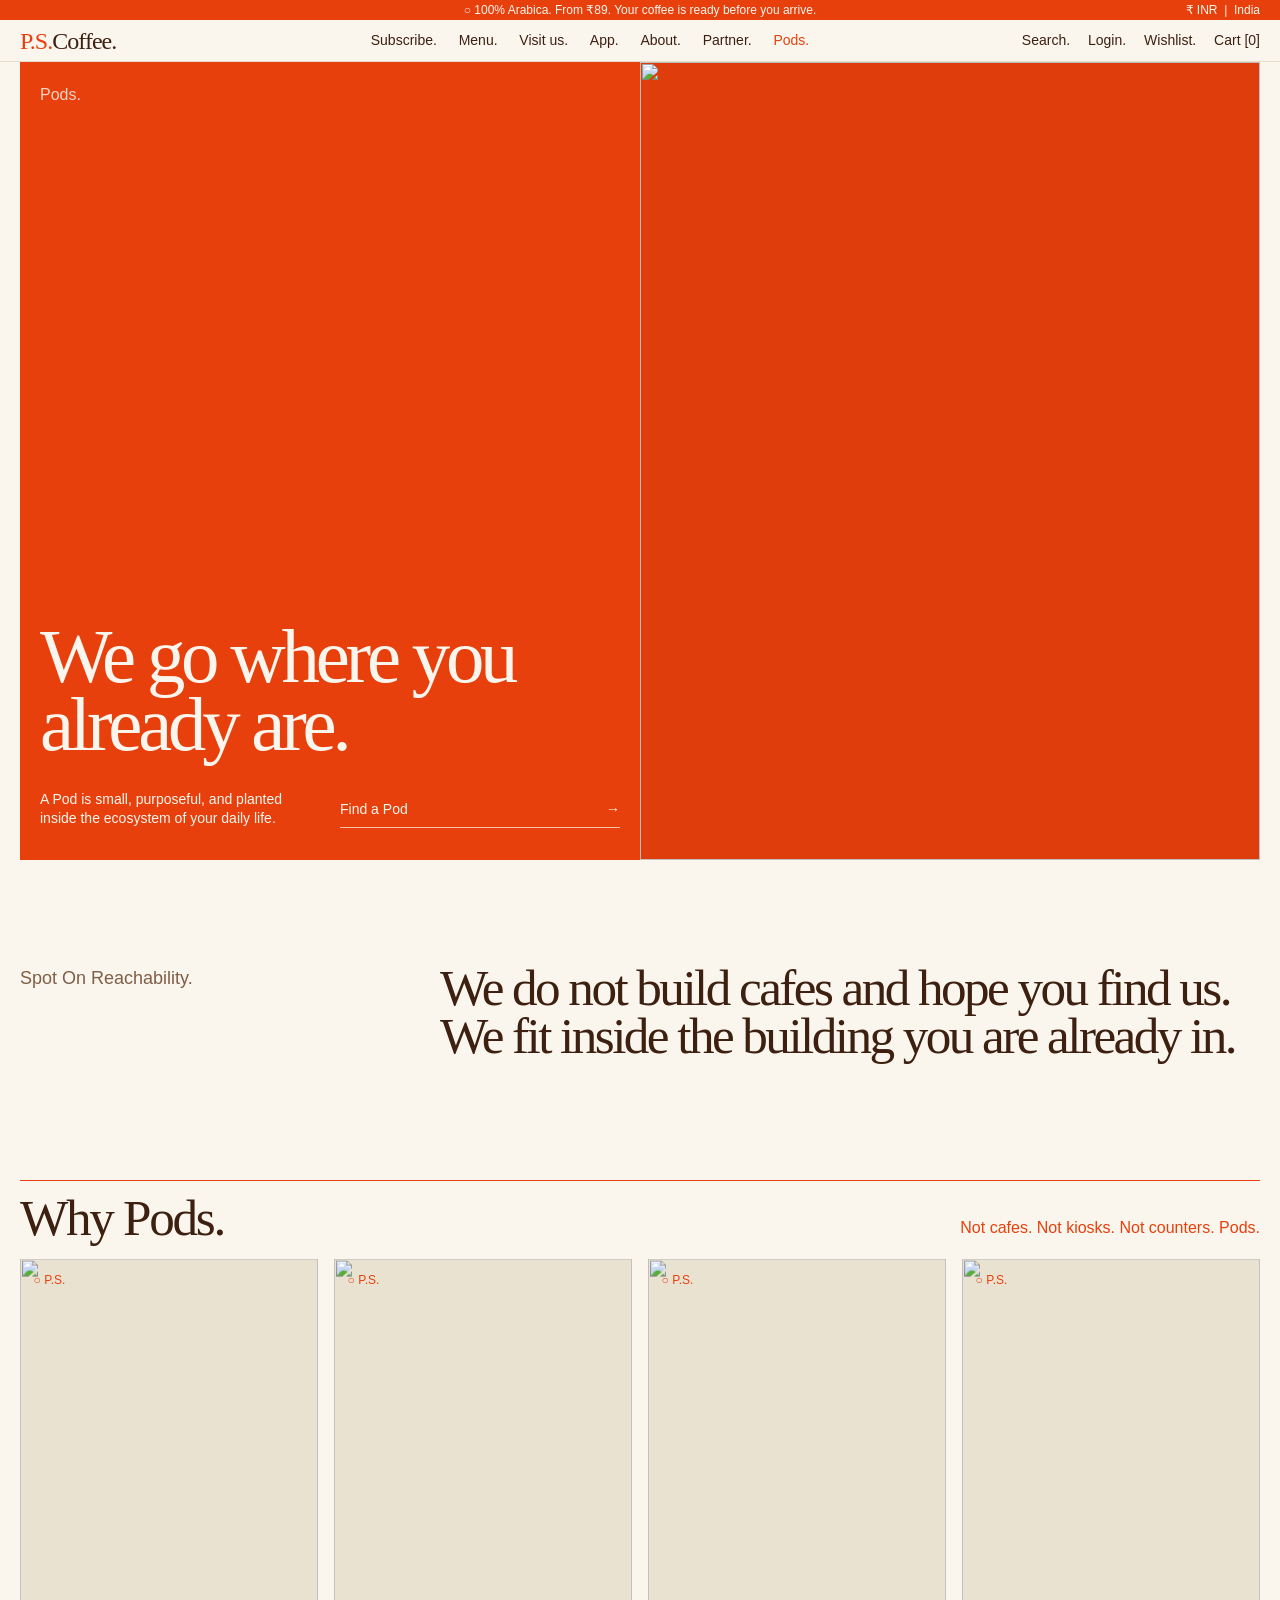
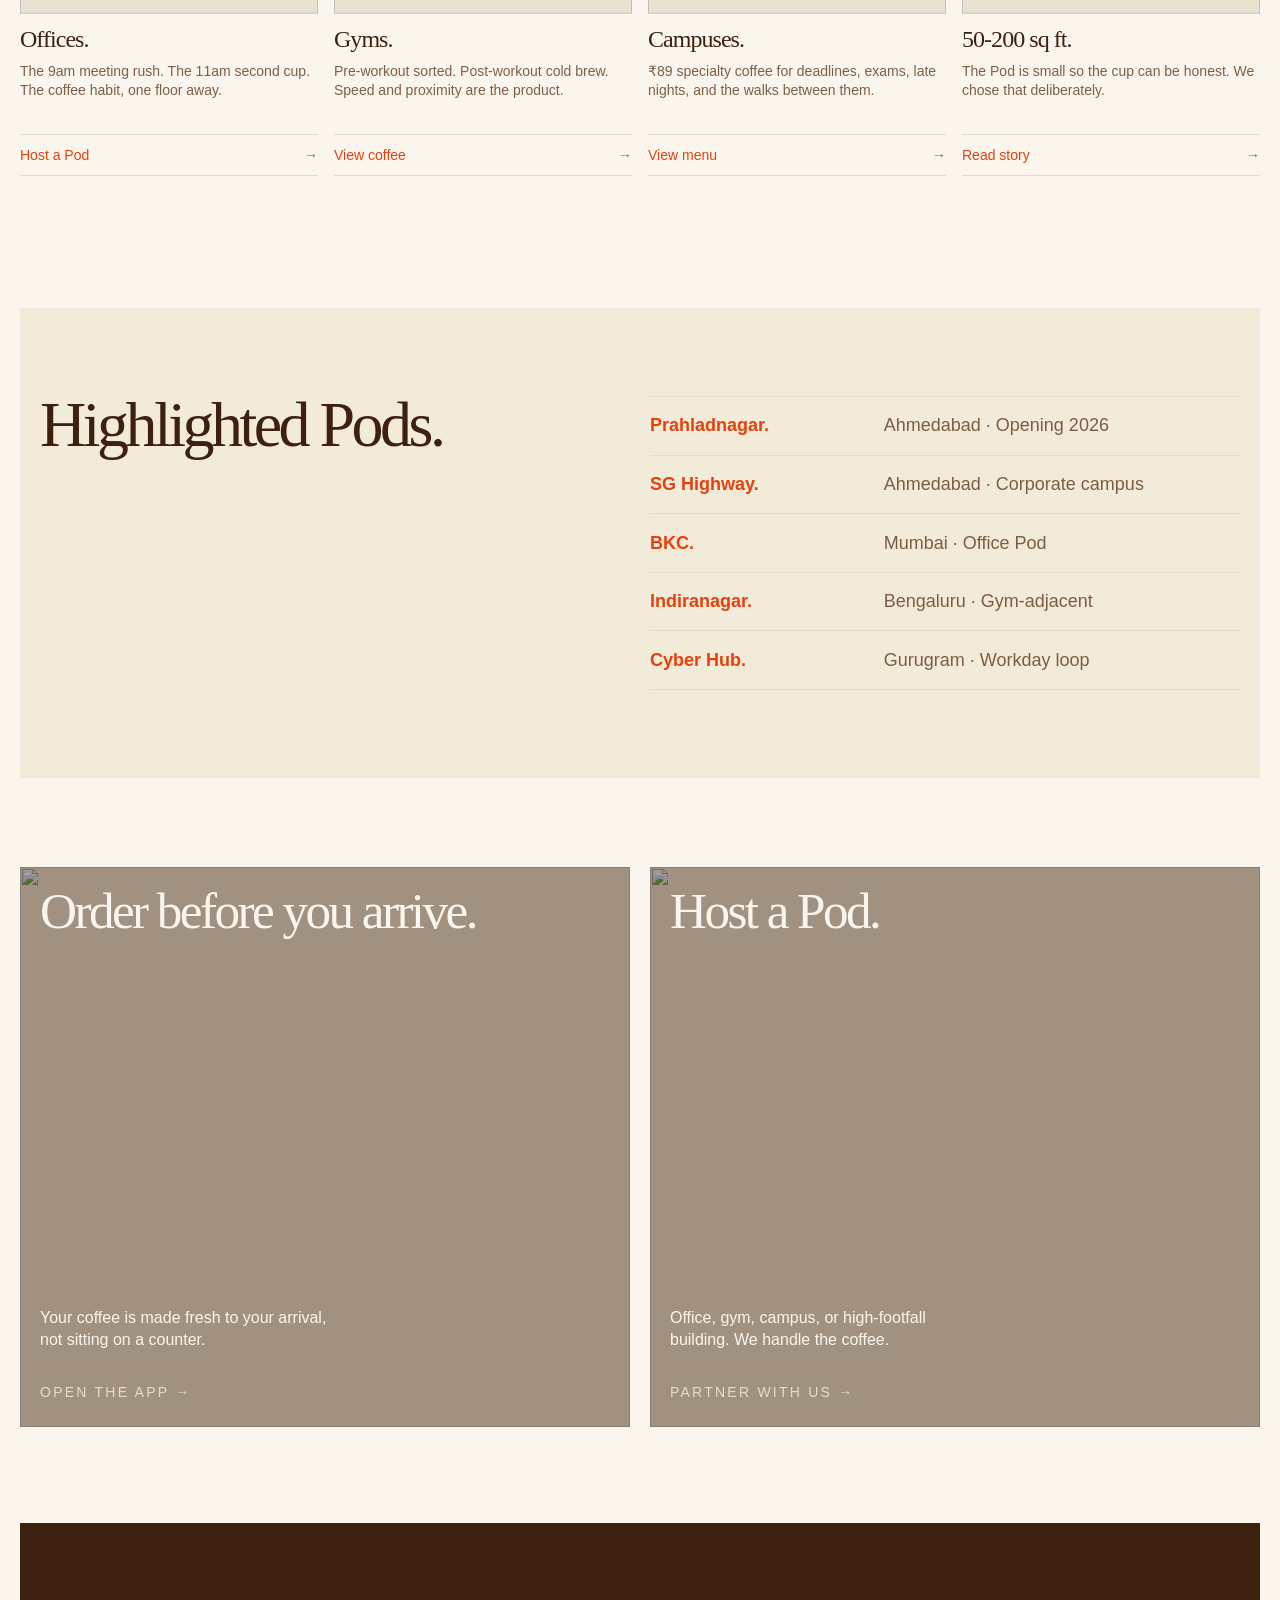
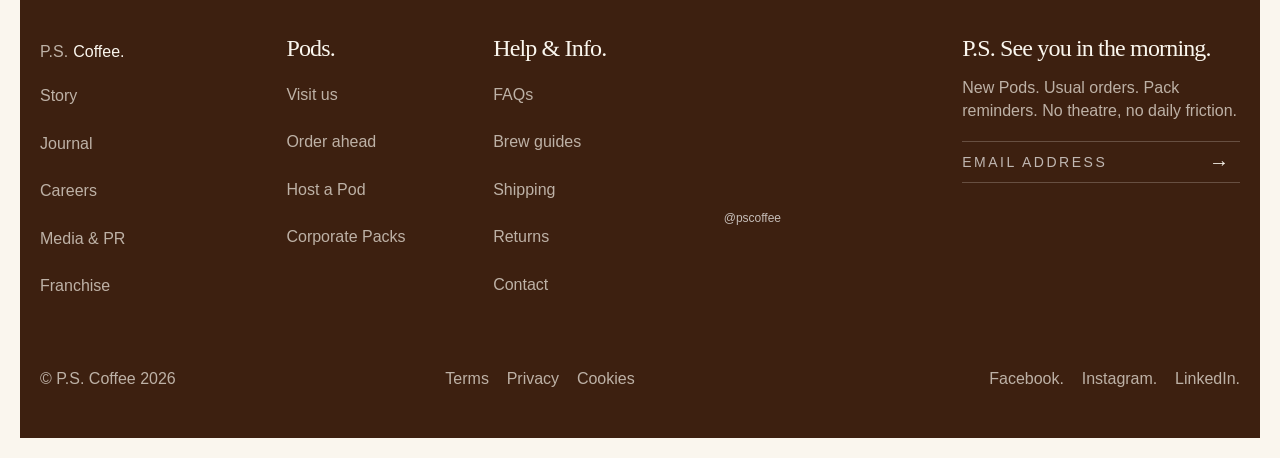
==== commit ab559f8f: "Redesigned site: new section layouts, real Unsplash images, all 8 pages rebuilt Full redesign replac" ====
--- a/about.html
+++ b/about.html
@@ -3,142 +3,61 @@
 <head>
 <meta charset="UTF-8">
 <meta name="viewport" content="width=device-width, initial-scale=1.0">
-<title>P.S. Coffee — About</title>
-<meta name="description" content="Spot On Quality. Spot On Pricing. Spot On Reachability. We want to be there before you wake till you sleep — which is why we built Pods, not cafes.">
-<link rel="preconnect" href="https://fonts.googleapis.com">
-<link rel="preconnect" href="https://fonts.gstatic.com" crossorigin>
-<link href="https://fonts.googleapis.com/css2?family=Cormorant+Garamond:ital,wght@0,400;0,500;0,600;0,700;1,400;1,500;1,600;1,700\&family=DM+Sans:ital,opsz,wght@0,9..40,300;0,9..40,400;0,9..40,500;1,9..40,300\&display=swap" rel="stylesheet">
+<title>P.S. Coffee. | Pods, Not Cafes.</title>
+<meta name="description" content="P.S. Coffee Pods are compact specialty coffee stations inside the buildings you already use.">
 <link rel="stylesheet" href="assets/ps.css">
 <link rel="stylesheet" href="assets/wh.css">
-<script>(function(){try{var t=JSON.parse(localStorage.getItem('ps-tweaks')||'{}');var r=document.documentElement;if(t.tc)r.style.setProperty('--tc',t.tc);if(t.paper)r.style.setProperty('--paper',t.paper);if(t.scale)r.style.setProperty('--type-scale',t.scale);if(t.btn)r.style.setProperty('--btn-radius',t.btn);}catch(e){}})();</script>
-<style>
-.about-hero{background:linear-gradient(180deg,var(--panel) 0%,var(--paper) 100%);padding-top:clamp(34px,5vw,64px)}
-.about-hero h1{font-family:"Archivo",sans-serif;font-weight:800;font-stretch:expanded;font-size:clamp(42px,7.6vw,108px);line-height:.92;letter-spacing:-.03em;margin-top:18px}
-.about-hero h1 .tc{color:var(--tc)}
-.prose-2{display:grid;grid-template-columns:1fr 1fr;gap:clamp(28px,4vw,60px)}
-.prose-2 p{font-size:clamp(15px,1.15vw,17px);color:var(--muted);line-height:1.65}
-.prose-2 p+p{margin-top:16px}
-.lead{font-size:clamp(20px,2vw,28px)!important;color:var(--ink)!important;line-height:1.32;font-family:"Archivo",sans-serif;font-weight:700;letter-spacing:-.02em}
-.promises{display:grid;grid-template-columns:repeat(3,1fr);gap:clamp(14px,1.6vw,20px)}
-.promise{background:var(--surface);border:1px solid var(--line);border-radius:var(--radius);padding:32px 28px;transition:.25s}
-.promise:hover{border-color:var(--tc);transform:translateY(-3px);box-shadow:var(--shadow-sm)}
-.promise .pn{font-family:"Archivo",sans-serif;font-weight:800;font-size:13px;color:var(--tc);letter-spacing:.06em}
-.promise h3{font-family:"Archivo",sans-serif;font-weight:800;font-stretch:expanded;font-size:clamp(20px,2vw,26px);margin:14px 0 10px;letter-spacing:-.02em}
-.promise p{font-size:14.5px;color:var(--muted)}
-.seg{display:grid;grid-template-columns:210px 1fr 210px;gap:24px;align-items:baseline;padding:26px 0;border-top:1px solid var(--line)}
-.seg:last-child{border-bottom:1px solid var(--line)}
-.seg .sname{font-family:"Archivo",sans-serif;font-weight:800;font-size:clamp(19px,1.8vw,24px);line-height:1;letter-spacing:-.02em}
-.seg .sage{font-family:"Hanken Grotesk",sans-serif;font-weight:600;font-size:12px;color:var(--tc);margin-top:8px}
-.seg .sdesc{font-size:15px;color:var(--ink-2)}
-.seg .sneed{font-size:12.5px;letter-spacing:.02em;color:var(--faint);line-height:1.7;font-weight:600}
-.day{display:grid;grid-template-columns:repeat(6,1fr);gap:clamp(10px,1.2vw,16px)}
-.day .slot{background:rgba(255,255,255,.05);border:1px solid rgba(255,255,255,.12);border-radius:14px;padding:22px 18px;display:flex;flex-direction:column;gap:10px;min-height:165px}
-.day .slot .t{font-family:"Archivo",sans-serif;font-weight:800;font-size:24px;color:var(--tc)}
-.day .slot .w{font-size:10px;letter-spacing:.08em;text-transform:uppercase;color:rgba(243,241,236,.55);font-weight:600}
-.day .slot .d{font-size:13px;color:rgba(243,241,236,.82);margin-top:auto;line-height:1.45}
-.pods-shot{aspect-ratio:16/8;border-radius:var(--radius);overflow:hidden;background:var(--panel);position:relative;box-shadow:var(--shadow)}
-.pods-shot image-slot{width:100%;height:100%}
-.pods-shot .cap{position:absolute;left:18px;bottom:16px;font-weight:600;font-size:11px;text-transform:uppercase;letter-spacing:.12em;color:var(--faint)}
-@media(max-width:860px){.prose-2{grid-template-columns:1fr}.promises{grid-template-columns:1fr}.seg{grid-template-columns:1fr;gap:8px}.day{grid-template-columns:1fr 1fr 1fr}}
-@media(max-width:480px){.day{grid-template-columns:1fr 1fr}}
-</style>
 </head>
 <body data-page="about">
 <div id="ps-nav"></div>
 <div class="page-top"></div>
 
-<header class="section about-hero">
-  <div class="wrap">
-    <div class="reveal"><span class="eyebrow">P.S. — Before You Wake Till You Sleep · No. 05</span></div>
-    <h1 class="reveal" data-d="1">Before you wake<br><span class="tc">till you sleep.</span></h1>
-    <p class="lede reveal" data-d="2" style="max-width:54ch;margin-top:24px;color:var(--muted)">P.S. is not a morning brand or a workday brand. We want to be there before your first alarm and after your last email — which is why we built Pods, not cafes.</p>
-  </div>
-</header>
+<main class="wh-page">
+  <section class="wh-page-hero">
+    <div class="wh-page-hero-copy">
+      <p class="wh-page-kicker">Pods.</p>
+      <h1>We go where you already are.</h1>
+      <footer>
+        <p>A Pod is small, purposeful, and planted inside the ecosystem of your daily life.</p>
+        <a href="#pods">Find a Pod</a>
+      </footer>
+    </div>
+    <div class="wh-page-hero-media"><image-slot id="about-hero-pod" shape="rect" src="https://images.unsplash.com/photo-1554118811-1e0d58224f24?auto=format&fit=crop&q=80&w=1600" placeholder="P.S. Coffee Pod" fit="cover"></image-slot></div>
+  </section>
 
-<section class="section tight">
-  <div class="wrap">
-    <div class="sec-head reveal"><span class="eyebrow">01 — The three promises, in order</span></div>
-    <div class="promises reveal">
-      <div class="promise"><span class="pn">No. 01</span><h3>Spot On Quality</h3><p>100% Arabica, specialty grade. The cup is never the compromise. Better systems, not lower standards.</p></div>
-      <div class="promise"><span class="pn">No. 02</span><h3>Spot On Pricing</h3><p>Premium is a promise, not a position. We stripped out the building and put the savings in the cup. From ₹89.</p></div>
-      <div class="promise"><span class="pn">No. 03</span><h3>Spot On Reachability</h3><p>We go where you already are. Pods planted inside the ecosystem of your daily life, not a neighbourhood we liked.</p></div>
+  <section class="wh-page-statement">
+    <p>Spot On Reachability.</p>
+    <h2>We do not build cafes and hope you find us. We fit inside the building you are already in.</h2>
+  </section>
+
+  <section class="wh-page-rail">
+    <header><h2>Why Pods.</h2><p>Not cafes. Not kiosks. Not counters. Pods.</p></header>
+    <div class="wh-page-cards">
+      <article class="wh-page-card"><div class="wh-page-card-img"><image-slot id="about-card-1" shape="rect" src="https://images.unsplash.com/photo-1497366754035-f200968a6e72?auto=format&fit=crop&q=80&w=900" placeholder="Corporate campus" fit="cover"></image-slot></div><h3>Offices.</h3><p>The 9am meeting rush. The 11am second cup. The coffee habit, one floor away.</p><a href="partnership.html">Host a Pod</a></article>
+      <article class="wh-page-card"><div class="wh-page-card-img"><image-slot id="about-card-2" shape="rect" src="https://images.unsplash.com/photo-1534438327276-14e5300c3a48?auto=format&fit=crop&q=80&w=900" placeholder="Gym Pod" fit="cover"></image-slot></div><h3>Gyms.</h3><p>Pre-workout sorted. Post-workout cold brew. Speed and proximity are the product.</p><a href="menu.html#menu-coffee">View coffee</a></article>
+      <article class="wh-page-card"><div class="wh-page-card-img"><image-slot id="about-card-3" shape="rect" src="https://images.unsplash.com/photo-1523580846011-d3a5bc25702b?auto=format&fit=crop&q=80&w=900" placeholder="Campus Pod" fit="cover"></image-slot></div><h3>Campuses.</h3><p>₹89 specialty coffee for deadlines, exams, late nights, and the walks between them.</p><a href="menu.html">View menu</a></article>
+      <article class="wh-page-card"><div class="wh-page-card-img"><image-slot id="about-card-4" shape="rect" src="https://images.unsplash.com/photo-1518005020951-eccb494ad742?auto=format&fit=crop&q=80&w=900" placeholder="Small Pod" fit="cover"></image-slot></div><h3>50-200 sq ft.</h3><p>The Pod is small so the cup can be honest. We chose that deliberately.</p><a href="story.html">Read story</a></article>
     </div>
-  </div>
-</section>
+  </section>
 
-<section class="section bg-panel">
-  <div class="wrap">
-    <div class="sec-head reveal"><span class="eyebrow">02 — Who P.S. is for</span><h2>The people who order<br>twice before noon.</h2></div>
-    <div class="reveal">
-      <div class="seg">
-        <div><div class="sname">Corporate</div><div class="sage">25–40 · Office / hybrid</div></div>
-        <div class="sdesc">Drinks coffee twice daily minimum. Currently paying ₹120 for a vending-machine cup that tastes like regret.</div>
-        <div class="sneed">Coffee is infrastructure<br>They need it to function</div>
-      </div>
-      <div class="seg">
-        <div><div class="sname">Freelancer</div><div class="sage">24–38 · Co-working</div></div>
-        <div class="sdesc">Buys good beans at home. Drinks the co-working machine when they run out. Knows the difference. Hates the compromise.</div>
-        <div class="sneed">Values efficiency<br>Refuses to overpay</div>
-      </div>
-      <div class="seg">
-        <div><div class="sname">Gym Crowd</div><div class="sage">18–35 · Fitness-first</div></div>
-        <div class="sdesc">Pre-workout espresso or post-workout cold brew. Functional drinker. Doesn't want to sit down — wants the hit.</div>
-        <div class="sneed">Speed · Proximity<br>Done. Go.</div>
-      </div>
-      <div class="seg">
-        <div><div class="sname">The Student</div><div class="sage">18–25 · Budget-aware</div></div>
-        <div class="sdesc">Drinks coffee to study, not to socialise. Talks arabica vs robusta because they genuinely know. ₹89 is sustainable; ₹280 is not.</div>
-        <div class="sneed">Quality and affordability<br>No longer a choice</div>
-      </div>
-      <div class="seg">
-        <div><div class="sname">Daily Drinker</div><div class="sage">28–45 · Serious</div></div>
-        <div class="sdesc">Has a home espresso setup. Knows what a 9-bar pull feels like. Needs a reliable daily cup that doesn't require a pilgrimage.</div>
-        <div class="sneed">Coffee is identity<br>Will not compromise</div>
+  <section class="wh-page-list" id="pods">
+    <div class="wh-page-list-grid">
+      <div class="wh-page-list-copy"><h2>Highlighted Pods.</h2></div>
+      <div class="wh-page-list-rows">
+        <p><span>Prahladnagar.</span><span>Ahmedabad · Opening 2026</span></p>
+        <p><span>SG Highway.</span><span>Ahmedabad · Corporate campus</span></p>
+        <p><span>BKC.</span><span>Mumbai · Office Pod</span></p>
+        <p><span>Indiranagar.</span><span>Bengaluru · Gym-adjacent</span></p>
+        <p><span>Cyber Hub.</span><span>Gurugram · Workday loop</span></p>
       </div>
     </div>
-  </div>
-</section>
+  </section>
 
-<section class="section" id="pods">
-  <div class="wrap">
-    <div class="sec-head reveal"><span class="eyebrow">03 — Why "Pods"</span><h2>Not cafes.<br>Not kiosks. Pods.</h2></div>
-    <div class="prose-2" style="margin-bottom:clamp(34px,4vw,54px)">
-      <div class="reveal"><p class="lead">A pod is the smallest self-contained unit of something essential. A coffee pod. A sleep pod. A growth pod. It does exactly one thing, completely.</p></div>
-      <div class="reveal" data-d="1">
-        <p>Each Pod is a complete specialty coffee operation in 50–200 sq ft. It fits where a photocopier used to be. It's there because we measured foot traffic, not because we liked the neighbourhood.</p>
-        <p>A gym-adjacent Pod captures the early morning. A co-working Pod captures mid-day. A campus Pod captures evenings. The goal is always the same — to be the nearest quality cup to wherever you are, at whatever hour you need one.</p>
-      </div>
-    </div>
-    <div class="pods-shot reveal">
-      <image-slot id="about-pod" placeholder="Pod / placement shot — wide" fit="cover"></image-slot>
-      <div class="cap">A Pod fits where a photocopier used to be</div>
-    </div>
-  </div>
-</section>
-
-<section class="section bg-ink">
-  <div class="wrap">
-    <div class="sec-head reveal"><span class="eyebrow" style="color:var(--tc)">04 — A day with P.S.</span><h2 style="color:#fff">Every loop,<br>covered.</h2></div>
-    <div class="day reveal">
-      <div class="slot"><span class="t">6am</span><span class="w">Gym lobby</span><span class="d">The gym can wait. The coffee cannot.</span></div>
-      <div class="slot"><span class="t">9am</span><span class="w">Pre-meeting</span><span class="d">It's a two-cup morning. You already know.</span></div>
-      <div class="slot"><span class="t">11am</span><span class="w">Second cup</span><span class="d">The meeting went long. We've been waiting.</span></div>
-      <div class="slot"><span class="t">3pm</span><span class="w">The slump</span><span class="d">The 3pm slump is a myth. Here's your coffee anyway.</span></div>
-      <div class="slot"><span class="t">6pm</span><span class="w">Post-work</span><span class="d">The workday is done. The coffee is not.</span></div>
-      <div class="slot"><span class="t">9pm</span><span class="w">Matcha pivot</span><span class="d">Matcha tonight. Coffee tomorrow.</span></div>
-    </div>
-  </div>
-</section>
-
-<section class="section">
-  <div class="wrap" style="display:flex;align-items:center;justify-content:space-between;gap:28px;flex-wrap:wrap">
-    <p class="statement reveal" style="max-width:16ch"><span class="tc">P.S.</span> — Where should<br>a Pod open?</p>
-    <div style="display:flex;gap:14px;flex-wrap:wrap" class="reveal" data-d="1">
-      <a href="index.html#waitlist" class="btn lg">Suggest a location <span class="ar">→</span></a>
-      <a href="partnership.html" class="btn ghost lg">Host a Pod</a>
-    </div>
-  </div>
-</section>
+  <section class="wh-page-split">
+    <a href="app.html"><image-slot id="about-split-app" shape="rect" src="https://images.unsplash.com/photo-1512428559087-560fa5ceab42?auto=format&fit=crop&q=80&w=1200" placeholder="P.S. app" fit="cover"></image-slot><h2>Order before you arrive.</h2><p>Your coffee is made fresh to your arrival, not sitting on a counter.</p><span>Open the app →</span></a>
+    <a href="partnership.html"><image-slot id="about-split-host" shape="rect" src="https://images.unsplash.com/photo-1497366811353-6870744d04b2?auto=format&fit=crop&q=80&w=1200" placeholder="Host a Pod" fit="cover"></image-slot><h2>Host a Pod.</h2><p>Office, gym, campus, or high-footfall building. We handle the coffee.</p><span>Partner with us →</span></a>
+  </section>
+</main>
 
 <div id="ps-footer"></div>
 <script src="assets/image-slot.js"></script>
--- a/assets/wh.css
+++ b/assets/wh.css
@@ -7,10 +7,12 @@
 :root {
   --wh-serif:      'Cormorant Garamond', Georgia, serif;
   --wh-sans:       'DM Sans', system-ui, sans-serif;
-  --wh-bg:         #F5F0E8;
-  --wh-ink:        #111111;
-  --wh-ink-2:      #3D3A3B;
-  --wh-muted:      #7A7570;
+  --wh-bg:         #FAF6EE;
+  --wh-surface:    #F2EBD9;
+  --wh-line:       #E8DCC8;
+  --wh-ink:        #3D2010;
+  --wh-ink-2:      #5C3518;
+  --wh-muted:      rgba(92,53,24,.68);
   --wh-border:     rgba(17,17,17,.12);
   --wh-bstrong:    rgba(17,17,17,.4);
   --wh-tc:         #E8400C;
@@ -47,7 +49,7 @@
 
 /* ── section ── */
 .wh-sec { padding-block: var(--wh-sec-v); position: relative; }
-.wh-sec.bg-alt { background: #ECE5D8; }
+.wh-sec.bg-alt { background: var(--wh-surface); }
 
 /* ══════════════════════════════════════════════
    SECTION HEADER PATTERN  (WatchHouse signature)
@@ -86,7 +88,7 @@
 @media(max-width:680px){ .wh-sh-row { grid-template-columns: 1fr; } }
 
 /* section heading sizes — WatchHouse large serif */
-.wh-h2 { font-size: clamp(40px,5.8vw,90px); color: var(--wh-ink); font-weight: 600; }
+.wh-h2 { font-size: clamp(36px,4.2vw,64px); color: var(--wh-ink); font-weight: 600; }
 .wh-h2 em { font-style: italic; font-weight: 400; }
 .wh-h2.light { color: #F5F0E8; }
 .wh-body-text {
@@ -97,6 +99,37 @@
   line-height: 1.7;
   max-width: 38ch;
   align-self: end;
+}
+
+.wh-intro {
+  padding-block: clamp(54px,7vw,96px);
+  border-bottom: 1px solid var(--wh-border);
+}
+.wh-intro-grid {
+  display: grid;
+  grid-template-columns: minmax(0,1fr) minmax(280px,.62fr);
+  gap: clamp(26px,5vw,72px);
+  align-items: end;
+}
+.wh-intro h1 {
+  font-family: var(--wh-serif);
+  font-size: clamp(46px,7vw,104px);
+  font-weight: 600;
+  line-height: .88;
+  letter-spacing: -.015em;
+  color: var(--wh-ink);
+}
+.wh-intro h1 em { font-style: italic; font-weight: 400; }
+.wh-intro p {
+  font-family: var(--wh-sans);
+  font-size: clamp(14px,1.1vw,17px);
+  font-weight: 300;
+  line-height: 1.7;
+  color: var(--wh-muted);
+  max-width: 42ch;
+}
+@media(max-width:760px){
+  .wh-intro-grid { grid-template-columns: 1fr; }
 }
 
 /* ══════════════════════════════════════════════
@@ -122,8 +155,8 @@
   flex-shrink: 0;
 }
 .wh-btn.sm  { height: 34px; padding: 0 16px; font-size: 10px; }
-.wh-btn.dark  { background: var(--wh-ink);   color: #F4EEE3; border-color: var(--wh-ink); }
-.wh-btn.dark:hover  { background: #2a2620; border-color: #2a2620; }
+.wh-btn.dark  { background: var(--wh-tc); color: #FAF6EE; border-color: var(--wh-tc); }
+.wh-btn.dark:hover  { background: #B8300A; border-color: #B8300A; }
 .wh-btn.white { background: #F4EEE3; color: var(--wh-ink); border-color: #F4EEE3; }
 .wh-btn.white:hover { background: #fff; border-color: #fff; }
 .wh-btn.outline-dark  { background: transparent; color: var(--wh-ink); border-color: var(--wh-ink); }
@@ -169,8 +202,8 @@
   align-items: center;
   justify-content: center;
   gap: 12px;
-  background: var(--wh-ink);
-  color: rgba(245,240,232,.72);
+  background: var(--wh-tc);
+  color: rgba(250,246,238,.74);
   font-family: var(--wh-sans);
   font-size: 11px;
   font-weight: 300;
@@ -180,13 +213,23 @@
   overflow: hidden;
 }
 .wh-announce a {
-  color: rgba(245,240,232,.9);
+  color: rgba(250,246,238,.94);
   text-decoration: underline;
   text-underline-offset: 3px;
   text-decoration-color: rgba(245,240,232,.35);
   transition: color .2s;
 }
-.wh-announce a:hover { color: #F5F0E8; }
+.wh-announce a:hover { color: #FAF6EE; }
+@media(max-width:600px){
+  .wh-announce {
+    justify-content: flex-start;
+    overflow-x: auto;
+    scrollbar-width: none;
+  }
+  .wh-announce::-webkit-scrollbar { display: none; }
+  .wh-announce span,
+  .wh-announce a { flex: 0 0 auto; }
+}
 
 /* ══════════════════════════════════════════════
    #ps-nav WRAPPER  (fixed container for bar + nav)
@@ -212,6 +255,8 @@
   padding: 0 !important;
   transform: none !important;
   transition: none !important;
+  backdrop-filter: none !important;
+  -webkit-backdrop-filter: none !important;
 }
 
 /* Logo: bold serif, WatchHouse-style with period */
@@ -246,47 +291,58 @@
   justify-content: center;
 }
 .nav-links a {
-  display: flex;
-  align-items: center;
-  padding: 0 clamp(10px,1.3vw,20px);
-  font-family: var(--wh-sans);
-  font-size: 14px;
-  font-weight: 400;
-  color: var(--wh-ink);
-  text-decoration: none;
-  position: relative;
-  transition: opacity .2s;
-  white-space: nowrap;
-  letter-spacing: .01em;
+  display: flex !important;
+  align-items: center !important;
+  padding: 0 clamp(10px,1.3vw,20px) !important;
+  font-family: var(--wh-sans) !important;
+  font-size: 14px !important;
+  font-weight: 400 !important;
+  color: var(--wh-ink) !important;
+  text-decoration: none !important;
+  position: relative !important;
+  transition: opacity .2s !important;
+  white-space: nowrap !important;
+  letter-spacing: .01em !important;
+  text-transform: none !important;
   opacity: .75;
 }
 .nav-links a::after {
-  content: '';
-  position: absolute;
+  content: '' !important;
+  position: absolute !important;
   bottom: 0; left: clamp(10px,1.3vw,20px); right: clamp(10px,1.3vw,20px);
-  height: 1px;
-  background: var(--wh-ink);
-  transform: scaleX(0);
-  transform-origin: left;
-  transition: transform .25s ease;
-}
-.nav-links a:hover { opacity: 1; }
+  height: 1px !important;
+  width: auto !important;
+  background: var(--wh-ink) !important;
+  transform: scaleX(0) !important;
+  transform-origin: left !important;
+  transition: transform .25s ease !important;
+}
+.nav-links a:hover { opacity: 1 !important; color: var(--wh-ink) !important; }
 .nav-links a:hover::after,
-.nav-links a.active::after { transform: scaleX(1); }
-.nav-links a.active { opacity: 1; }
+.nav-links a.active::after { transform: scaleX(1) !important; }
+.nav-links a.active { opacity: 1 !important; }
+/* Remove orange pack-link from ps.css */
+.nav-links a.pack-link { color: var(--wh-ink) !important; }
+.nav-links a.pack-link::after { background: var(--wh-ink) !important; width: auto !important; }
 
 /* Right tool links — WatchHouse text style */
 .nav-tools {
   display: flex;
   align-items: stretch;
   padding-right: var(--wh-gut);
-  gap: 0;
+  gap: 2px;
 }
 .ntool {
   display: flex;
   align-items: center;
   justify-content: center;
-  padding: 0 10px;
+  flex: 0 0 auto;
+  width: auto !important;
+  height: auto !important;
+  padding: 0 12px;
+  border: 0 !important;
+  border-radius: 0 !important;
+  background: transparent !important;
   color: var(--wh-ink);
   text-decoration: none;
   font-family: var(--wh-sans);
@@ -384,7 +440,7 @@
   max-height: 1020px;
   display: flex;
   align-items: flex-end;
-  background: #16140F;
+  background: var(--wh-tc);
   overflow: hidden;
   margin-top: calc(-1 * var(--wh-nav-h));
 }
@@ -423,7 +479,7 @@
 .wh-hero h1 {
   font-family: var(--wh-serif);
   font-weight: 700;
-  font-size: clamp(58px,9vw,140px);
+  font-size: clamp(52px,7.5vw,110px);
   line-height: .88;
   letter-spacing: -.025em;
   color: #F5F0E8;
@@ -496,22 +552,24 @@
   overflow: hidden;
   text-decoration: none;
   border-right: 1px solid rgba(245,240,232,.18);
-  background: #1a1712;
+  background: var(--wh-tc);
 }
 .wh-banner:last-child { border-right: 0; }
 .wh-banner-img {
   position: absolute;
   inset: 0;
+  background: var(--wh-tc);
   transition: transform .7s cubic-bezier(.25,.46,.45,.94);
 }
 .wh-banner:hover .wh-banner-img { transform: scale(1.04); }
-.wh-banner-img image-slot { width: 100%; height: 100%; }
+.wh-banner-img image-slot { width: 100%; height: 100%; display: block; }
 .wh-banner::after {
   content: '';
   position: absolute;
   inset: 0;
-  background: linear-gradient(to top, rgba(17,17,17,.72) 0%, rgba(17,17,17,.1) 55%, transparent 100%);
+  background: linear-gradient(to top, rgba(61,32,16,.72) 0%, rgba(61,32,16,.25) 45%, rgba(232,64,12,.16) 100%);
   z-index: 1;
+  pointer-events: none;
 }
 .wh-banner-body {
   position: absolute;
@@ -532,7 +590,7 @@
 /* Large heading banner (right) — WatchHouse "Our Houses." style */
 .wh-banner-heading {
   font-family: var(--wh-serif);
-  font-size: clamp(44px,6.5vw,96px);
+  font-size: clamp(38px,5vw,76px);
   font-weight: 700;
   line-height: .9;
   letter-spacing: -.02em;
@@ -696,7 +754,6 @@
   -webkit-overflow-scrolling: touch;
   padding: clamp(24px,3vw,36px) var(--wh-gut) clamp(40px,6vw,80px);
   cursor: grab;
-  active:cursor: grabbing;
 }
 .wh-pods-scroller::-webkit-scrollbar { display: none; }
 .wh-pods-track { display: flex; gap: 14px; width: max-content; }
@@ -708,7 +765,7 @@
   color: var(--wh-ink);
   scroll-snap-align: start;
 }
-.wh-pod-img { aspect-ratio: 3/4; overflow: hidden; background: #2a2620; }
+.wh-pod-img { aspect-ratio: 3/4; overflow: hidden; background: var(--wh-surface); }
 .wh-pod-img image-slot { width: 100%; height: 100%; transition: transform .5s ease; opacity: .82; }
 .wh-pod-card:hover .wh-pod-img image-slot { transform: scale(1.04); opacity: 1; }
 .wh-pod-info { padding: 12px 0; border-top: 1px solid var(--wh-border); display: flex; flex-direction: column; gap: 2px; }
@@ -718,7 +775,7 @@
   flex-shrink: 0;
   width: 300px;
   aspect-ratio: 3/4;
-  background: var(--wh-ink);
+  background: var(--wh-tc);
   display: flex;
   flex-direction: column;
   justify-content: flex-end;
@@ -727,7 +784,7 @@
   scroll-snap-align: start;
   transition: background .2s;
 }
-.wh-pod-cta-card:hover { background: #2a2620; }
+.wh-pod-cta-card:hover { background: #B8300A; }
 .wh-pod-cta-card p { font-family: var(--wh-serif); font-size: 26px; font-weight: 500; line-height: 1.1; color: #F4EEE3; margin-bottom: 20px; max-width: 14ch; }
 .wh-pod-cta-card .wh-link { color: rgba(244,238,227,.65); }
 .wh-pod-cta-card .wh-link::after { background: #F4EEE3; }
@@ -775,18 +832,18 @@
 ══════════════════════════════════════════════ */
 .wh-pack {
   position: relative;
-  background: var(--wh-ink);
+  background: var(--wh-tc);
   color: #F4EEE3;
   overflow: hidden;
 }
 .wh-pack-media { position: absolute; inset: 0; opacity: .3; }
 .wh-pack-media image-slot { width: 100%; height: 100%; }
-.wh-pack-veil { position: absolute; inset: 0; background: linear-gradient(135deg,rgba(22,20,15,.75),rgba(22,20,15,.25)); }
+.wh-pack-veil { position: absolute; inset: 0; background: linear-gradient(135deg,rgba(232,64,12,.82),rgba(184,48,10,.42)); }
 .wh-pack-body { position: relative; z-index: 2; padding-block: var(--wh-sec-v); }
 .wh-pack-body .wh-sh-meta { border-top-color: rgba(244,238,227,.18); }
 .wh-pack-body .wh-sh-label,
 .wh-pack-body .wh-sh-num { color: rgba(244,238,227,.45); }
-.wh-pack-body .wh-h2 { font-size: clamp(46px,7.5vw,112px); margin-top: 12px; margin-bottom: clamp(32px,4vw,52px); }
+.wh-pack-body .wh-h2 { font-size: clamp(40px,6vw,90px); margin-top: 12px; margin-bottom: clamp(32px,4vw,52px); }
 .wh-pack-feats {
   display: grid;
   grid-template-columns: repeat(3,1fr);
@@ -796,8 +853,8 @@
   border-top: 1px solid rgba(244,238,227,.14);
 }
 @media(max-width:640px){ .wh-pack-feats { grid-template-columns: 1fr; } }
-.wh-pack-feat-lbl { display: block; font-family: var(--wh-sans); font-size: 11px; font-weight: 500; text-transform: uppercase; letter-spacing: .1em; color: var(--wh-tc); margin-bottom: 10px; }
-.wh-pack-feat p { font-family: var(--wh-sans); font-size: 13px; font-weight: 300; color: rgba(244,238,227,.62); line-height: 1.65; }
+.wh-pack-feat-lbl { display: block; font-family: var(--wh-sans); font-size: 11px; font-weight: 500; text-transform: uppercase; letter-spacing: .1em; color: #FAF6EE; margin-bottom: 10px; }
+.wh-pack-feats p { font-family: var(--wh-sans); font-size: 13px; font-weight: 300; color: rgba(250,246,238,.74); line-height: 1.65; }
 .wh-pack-ctas { display: flex; gap: 12px; flex-wrap: wrap; }
 
 /* ══════════════════════════════════════════════
@@ -836,13 +893,13 @@
 ══════════════════════════════════════════════ */
 .wh-signup {
   position: relative;
-  background: var(--wh-ink);
+  background: var(--wh-tc);
   overflow: hidden;
   padding-block: var(--wh-sec-v);
 }
 .wh-signup-media { position: absolute; inset: 0; opacity: .2; }
 .wh-signup-media image-slot { width: 100%; height: 100%; }
-.wh-signup-veil { position: absolute; inset: 0; background: rgba(22,20,15,.58); }
+.wh-signup-veil { position: absolute; inset: 0; background: rgba(184,48,10,.68); }
 .wh-signup-body { position: relative; z-index: 2; text-align: center; }
 .wh-signup-eyebrow { font-family: var(--wh-sans); font-size: 11px; font-weight: 400; text-transform: uppercase; letter-spacing: .14em; color: rgba(244,238,227,.45); margin-bottom: 18px; }
 .wh-signup-h2 { font-family: var(--wh-serif); font-weight: 500; font-size: clamp(34px,5.2vw,76px); line-height: .94; color: #F4EEE3; letter-spacing: -.015em; margin-bottom: 14px; }
@@ -875,7 +932,7 @@
    FOOTER  (WatchHouse dark multi-column)
 ══════════════════════════════════════════════ */
 .footer {
-  background: var(--wh-ink) !important;
+  background: var(--wh-tc) !important;
   color: rgba(244,238,227,.65) !important;
   border-top: 1px solid rgba(244,238,227,.08) !important;
   font-family: var(--wh-sans) !important;
@@ -933,7 +990,7 @@
 ══════════════════════════════════════════════ */
 #ps-loader {
   position: fixed; inset: 0;
-  background: var(--wh-ink);
+  background: var(--wh-tc);
   z-index: 9999;
   display: flex; flex-direction: column; align-items: center; justify-content: center; gap: 22px;
   opacity: 0; pointer-events: none; transition: opacity .45s;
@@ -954,7 +1011,7 @@
   position: fixed;
   bottom: 24px; left: 50%;
   transform: translateX(-50%) translateY(14px);
-  background: var(--wh-ink);
+  background: var(--wh-tc);
   color: #F4EEE3;
   font-family: var(--wh-sans);
   font-size: 13px;
@@ -970,3 +1027,2552 @@
   border-radius: 0;
 }
 #ps-toast.show { opacity: 1; transform: translateX(-50%) translateY(0); }
+
+/* ============================================================
+   HARD WATCHHOUSE REPLICA PASS — home page
+   Matches the supplied reference screenshots: black announce bar,
+   shallow white nav, compact split hero, sparse statement band,
+   and right-aligned at-home product cards.
+   ============================================================ */
+@font-face {
+  font-family: "Balto";
+  src: url("https://watchhouse.com/cdn/shop/t/221/assets/Balto-Book.otf?v=160914856282604254941761664540") format("opentype");
+  font-style: normal;
+  font-weight: 300;
+  font-display: swap;
+}
+@font-face {
+  font-family: "Balto";
+  src: url("https://watchhouse.com/cdn/shop/t/221/assets/Balto-Medium.otf?v=44404204925061886291761664541") format("opentype");
+  font-style: normal;
+  font-weight: 500;
+  font-display: swap;
+}
+@font-face {
+  font-family: "Tiempos Headline";
+  src: url("https://watchhouse.com/cdn/shop/t/221/assets/TiemposHeadline-Medium.otf?v=94275543287697449091761664542") format("opentype");
+  font-style: normal;
+  font-weight: 500;
+  font-display: swap;
+}
+@font-face {
+  font-family: "WatchHouse Serif";
+  src: url("https://watchhouse.com/cdn/shop/t/221/assets/WatchHouseSerif-Medium.otf?v=166239723909511043981761664542") format("opentype");
+  font-style: normal;
+  font-weight: 500;
+  font-display: swap;
+}
+
+:root {
+  --wh-serif: "Tiempos Headline", Georgia, "Times New Roman", serif;
+  --wh-logo-serif: "WatchHouse Serif", "Tiempos Headline", Georgia, serif;
+  --wh-sans: "Balto", Arial, Helvetica, sans-serif;
+  --wh-bg: rgb(249, 244, 238);
+  --wh-ink: #060606;
+  --wh-ink-2: #171717;
+  --wh-muted: rgba(0,0,0,.68);
+  --wh-border: rgb(105, 101, 97);
+  --wh-announce-h: 20px;
+  --wh-nav-h: 42px;
+  --wh-header-h: 62px;
+  --wh-gut: .625rem;
+  --wh-grid-gap: 1.25rem;
+  --wh-section-gap: clamp(72px, 7vw, 128px);
+}
+
+@media(min-width:768px) {
+  :root { --wh-gut: 1.25rem; }
+}
+
+html, body {
+  background: var(--wh-bg);
+  color: var(--wh-ink);
+  font-family: var(--wh-sans);
+}
+
+#ps-nav { box-shadow: none; }
+#ps-nav.hide { transform: none; }
+.page-top { height: var(--wh-header-h) !important; }
+
+.wh-announce {
+  height: var(--wh-announce-h);
+  background: #000;
+  color: #fff;
+  font-family: var(--wh-sans);
+  font-size: 12px;
+  font-weight: 300;
+  letter-spacing: 0;
+  line-height: 1;
+  justify-content: center;
+  padding: 0 var(--wh-gut);
+  position: relative;
+}
+.wh-announce a,
+.wh-announce span {
+  color: #fff;
+  text-decoration: none;
+}
+.wh-announce .wh-region {
+  position: absolute;
+  right: var(--wh-gut);
+  top: 50%;
+  transform: translateY(-50%);
+}
+
+.nav {
+  height: var(--wh-nav-h) !important;
+  background: #fff !important;
+  border-bottom: 1px solid rgba(0,0,0,.18) !important;
+  color: #000 !important;
+}
+.nav-logo {
+  padding: 0 0 0 var(--wh-gut) !important;
+  width: 230px !important;
+  font-family: var(--wh-logo-serif) !important;
+  font-size: 24px !important;
+  font-weight: 500 !important;
+  line-height: 1 !important;
+  letter-spacing: -.04em !important;
+  color: #000 !important;
+}
+.nav-links {
+  flex: 1 1 auto;
+  justify-content: center;
+  gap: clamp(18px, 1.7vw, 31px);
+}
+.nav-links a,
+.ntool {
+  font-family: var(--wh-sans) !important;
+  font-size: 14px !important;
+  font-weight: 500 !important;
+  letter-spacing: 0 !important;
+  color: #000 !important;
+  opacity: 1 !important;
+  text-transform: none !important;
+  padding: 0 !important;
+}
+.nav-links a::after { display: none !important; }
+.nav-tools {
+  width: 330px;
+  justify-content: flex-end;
+  align-items: center;
+  gap: clamp(16px, 1.4vw, 24px);
+  padding-right: var(--wh-gut);
+}
+.cart-tool { white-space: nowrap !important; }
+.cart-count {
+  opacity: 1 !important;
+  transform: none !important;
+  position: static !important;
+  display: inline !important;
+  min-width: 0 !important;
+  height: auto !important;
+  padding: 0 !important;
+  background: transparent !important;
+  color: inherit !important;
+  font: inherit !important;
+}
+.cart-tool .i { display: none !important; }
+
+.wh-banners {
+  display: grid;
+  grid-template-columns: 1fr 1fr;
+  background: #fff;
+  border-bottom: 0;
+  margin: 0 var(--wh-gut) var(--wh-gut);
+}
+.wh-banner {
+  height: calc(100vh - var(--wh-header-h) - (var(--wh-gut) * 2));
+  min-height: 560px;
+  max-height: 820px;
+  border: 0;
+  border-right: 1px solid rgba(255,255,255,.25);
+  border-radius: 0;
+  background: #111;
+}
+.wh-banner:last-child { border-right: 0; }
+.wh-banner-img,
+.wh-banner-img image-slot,
+.wh-banner-img .frame {
+  border-radius: 0 !important;
+}
+.wh-banner::after {
+  background: rgba(0,0,0,.48);
+}
+.wh-banner-body {
+  padding: 0 var(--wh-gut) 2rem;
+}
+.wh-banner-caption {
+  font-family: var(--wh-serif);
+  font-size: 24px;
+  font-weight: 500;
+  line-height: 1;
+  letter-spacing: -.035em;
+  color: #fff;
+  max-width: 500px;
+  margin-bottom: 34px;
+}
+.wh-banner-heading {
+  font-family: var(--wh-serif);
+  font-size: clamp(58px, 4.8vw, 82px);
+  font-weight: 500;
+  line-height: .92;
+  letter-spacing: -.04em;
+  color: #fff;
+  margin-bottom: 34px;
+}
+.wh-banner-cta {
+  display: flex;
+  justify-content: space-between;
+  width: 350px;
+  max-width: 100%;
+  height: 20px;
+  padding-bottom: 0;
+  border-bottom: 1px solid rgba(255,255,255,.72);
+  font-family: var(--wh-sans);
+  font-size: 11px;
+  font-weight: 300;
+  letter-spacing: 0;
+  color: #fff;
+}
+
+.wh-modern {
+  display: grid;
+  grid-template-columns: repeat(12, minmax(0, 1fr));
+  column-gap: var(--wh-grid-gap);
+  align-items: start;
+  min-height: 0;
+  margin-block: 104px 96px;
+  padding: 0 var(--wh-gut);
+  background: var(--wh-bg);
+}
+.wh-modern p {
+  grid-column: 1 / 5;
+  margin: 0;
+  font-family: var(--wh-sans);
+  font-size: 18px;
+  font-weight: 500;
+  line-height: 1;
+  letter-spacing: 0;
+}
+.wh-modern h1 {
+  grid-column: 5 / 13;
+  max-width: none;
+  margin: 0;
+  font-family: var(--wh-serif);
+  font-size: 36px;
+  font-weight: 500;
+  line-height: 1;
+  letter-spacing: -.04em;
+  color: #000;
+}
+
+.wh-home-shop {
+  display: grid;
+  grid-template-columns: repeat(12, minmax(0, 1fr));
+  column-gap: var(--wh-grid-gap);
+  padding: .625rem var(--wh-gut) 168px;
+  border-top: 1px solid #000;
+  background: var(--wh-bg);
+}
+.wh-home-shop h2 {
+  grid-column: 1 / 5;
+  margin: 0;
+  font-family: var(--wh-serif);
+  font-size: 36px;
+  font-weight: 500;
+  line-height: 1;
+  letter-spacing: -.04em;
+  color: #000;
+}
+.wh-home-cards {
+  grid-column: 5 / 13;
+  display: grid;
+  grid-template-columns: repeat(5, 1fr);
+  gap: 12px;
+}
+.wh-home-card {
+  display: block;
+  color: #000;
+  text-decoration: none;
+}
+.wh-home-card image-slot {
+  display: block;
+  width: 100%;
+  aspect-ratio: 580 / 812;
+  height: auto;
+}
+.wh-home-card strong {
+  display: block;
+  padding: 8px 0 7px;
+  border-bottom: 1px solid #000;
+  font-family: var(--wh-sans);
+  font-size: 14px;
+  font-weight: 500;
+  line-height: 1;
+}
+.wh-home-card span {
+  display: flex;
+  justify-content: space-between;
+  align-items: center;
+  height: 23px;
+  border-bottom: 1px solid #000;
+  font-family: var(--wh-sans);
+  font-size: 11px;
+  font-weight: 500;
+  letter-spacing: .08em;
+  text-transform: uppercase;
+}
+.wh-home-card span::after { content: "→"; font-size: 13px; letter-spacing: 0; }
+
+body[data-page="home"] .footer {
+  margin-top: 0;
+}
+
+.wh-next-image {
+  height: 430px;
+  overflow: hidden;
+  background: #ddd;
+}
+.wh-next-image image-slot {
+  width: 100%;
+  height: 100%;
+  display: block;
+}
+
+.wh-subscription {
+  display: grid;
+  grid-template-columns: minmax(320px, 38.5vw) 1fr;
+  min-height: 720px;
+  margin: 0 var(--wh-gut) var(--wh-section-gap);
+  padding: var(--wh-gut);
+  gap: 4vw;
+  background: #e5e0da;
+}
+.wh-sub-img image-slot {
+  display: block;
+  width: 100%;
+  height: 100%;
+  min-height: 680px;
+}
+.wh-sub-copy {
+  position: relative;
+  display: grid;
+  grid-template-rows: auto auto 1fr auto;
+  padding-right: .5rem;
+}
+.wh-sub-copy h2 {
+  margin: 0 0 2rem;
+  max-width: 1060px;
+  font-family: var(--wh-serif);
+  font-size: clamp(34px, 3vw, 46px);
+  font-weight: 500;
+  line-height: .98;
+  letter-spacing: -.04em;
+}
+.wh-sub-points {
+  display: grid;
+  grid-template-columns: 1fr 1fr;
+  gap: 1.5rem;
+  max-width: 980px;
+}
+.wh-sub-points p {
+  margin: 0;
+  padding: .65rem 0 .75rem 1.6rem;
+  border-top: 1px solid #000;
+  font-family: var(--wh-sans);
+  font-size: 18px;
+  font-weight: 300;
+  line-height: 1;
+  position: relative;
+}
+.wh-sub-points p::before,
+.wh-loc-list p::before {
+  content: "○";
+  position: absolute;
+  left: 0;
+}
+.wh-sub-options {
+  align-self: end;
+  margin-bottom: 1.4rem;
+}
+.wh-sub-options h3 {
+  margin: 0 0 .75rem;
+  font-family: var(--wh-serif);
+  font-size: 26px;
+  font-weight: 500;
+  line-height: 1;
+  letter-spacing: -.035em;
+}
+.wh-sub-tiles {
+  display: grid;
+  grid-template-columns: repeat(2, minmax(150px, 210px));
+  gap: 0;
+}
+.wh-sub-tiles a {
+  position: relative;
+  display: block;
+  aspect-ratio: 1.18;
+  overflow: hidden;
+  color: #fff;
+  text-decoration: none;
+}
+.wh-sub-tiles image-slot {
+  display: block;
+  width: 100%;
+  height: 100%;
+}
+.wh-sub-tiles a::after,
+.wh-locations::after,
+.wh-origin::after,
+.wh-ms-card::after {
+  content: "";
+  position: absolute;
+  inset: 0;
+  background: rgba(0,0,0,.32);
+  pointer-events: none;
+}
+.wh-sub-tiles span {
+  position: absolute;
+  z-index: 1;
+  left: .85rem;
+  right: .85rem;
+  bottom: .8rem;
+  display: flex;
+  justify-content: space-between;
+  font-family: var(--wh-sans);
+  font-size: 14px;
+  font-weight: 300;
+  letter-spacing: .12em;
+  text-transform: uppercase;
+}
+.wh-sub-tiles span::after { content: "→"; letter-spacing: 0; }
+.wh-line-cta {
+  display: flex;
+  align-items: center;
+  justify-content: space-between;
+  min-height: 36px;
+  border-top: 1px solid currentColor;
+  border-bottom: 1px solid currentColor;
+  color: inherit;
+  font-family: var(--wh-sans);
+  font-size: 13px;
+  font-weight: 300;
+  letter-spacing: .18em;
+  text-transform: uppercase;
+  text-decoration: none;
+}
+.wh-line-cta::after { content: "→"; letter-spacing: 0; font-size: 18px; }
+.wh-sub-build {
+  align-self: end;
+  justify-self: end;
+  width: 320px;
+}
+
+.wh-locations {
+  position: relative;
+  min-height: 640px;
+  margin: 0 var(--wh-gut) var(--wh-section-gap);
+  overflow: hidden;
+  color: #fff;
+}
+.wh-locations > image-slot {
+  position: absolute;
+  inset: 0;
+  width: 100%;
+  height: 100%;
+}
+.wh-loc-card {
+  position: absolute;
+  z-index: 1;
+  left: 1.25rem;
+  bottom: 2rem;
+  width: 170px;
+  aspect-ratio: .86;
+  overflow: hidden;
+}
+.wh-loc-card image-slot {
+  display: block;
+  width: 100%;
+  height: 100%;
+}
+.wh-loc-card a {
+  position: absolute;
+  left: .75rem;
+  right: .75rem;
+  bottom: .7rem;
+  z-index: 1;
+  color: #fff;
+  font-family: var(--wh-sans);
+  font-size: 12px;
+  font-weight: 300;
+  letter-spacing: .18em;
+  text-transform: uppercase;
+  text-decoration: none;
+}
+.wh-loc-list {
+  position: absolute;
+  z-index: 1;
+  right: 2rem;
+  bottom: 1.5rem;
+  width: min(440px, 35vw);
+}
+.wh-loc-list h2 {
+  margin: 0 0 .8rem;
+  font-family: var(--wh-serif);
+  font-size: 26px;
+  font-weight: 500;
+  line-height: 1;
+  letter-spacing: -.035em;
+}
+.wh-loc-list p {
+  position: relative;
+  display: flex;
+  justify-content: space-between;
+  gap: 1rem;
+  margin: 0;
+  padding-left: 1.4rem;
+  font-family: var(--wh-sans);
+  font-size: 17px;
+  font-weight: 300;
+  line-height: 1.45;
+  color: rgba(255,255,255,.74);
+}
+.wh-loc-list .wh-line-cta {
+  margin-top: 1rem;
+  color: #fff;
+}
+
+.wh-favourites {
+  padding: 24px var(--wh-gut) 152px;
+  background: var(--wh-bg);
+}
+.wh-favourites header {
+  display: grid;
+  grid-template-columns: auto 1fr auto;
+  align-items: center;
+  gap: 2rem;
+  margin-bottom: 1rem;
+}
+.wh-favourites h2 {
+  margin: 0;
+  font-family: var(--wh-serif);
+  font-size: 42px;
+  font-weight: 500;
+  line-height: 1;
+  letter-spacing: -.04em;
+}
+.wh-favourites nav {
+  display: flex;
+  gap: 1.6rem;
+}
+.wh-favourites button,
+.wh-favourites nav a,
+.wh-favourites header a {
+  border: 0;
+  background: transparent;
+  padding: 0;
+  color: rgba(0,0,0,.5);
+  font-family: var(--wh-sans);
+  font-size: 16px;
+  font-weight: 500;
+  text-decoration: none;
+}
+.wh-favourites button.on,
+.wh-favourites nav a.on,
+.wh-favourites header a { color: #000; }
+.wh-favourites header a::after { content: " →"; margin-left: 1rem; }
+.wh-product-card[data-menu-link] {
+  cursor: pointer;
+}
+.wh-fav-row {
+  display: grid;
+  grid-template-columns: repeat(6, minmax(220px, 1fr));
+  gap: 1rem;
+  overflow-x: auto;
+  scrollbar-width: none;
+}
+.wh-fav-row::-webkit-scrollbar { display: none; }
+.wh-product-card {
+  min-width: 0;
+  color: #000;
+}
+.wh-product-img {
+  position: relative;
+  aspect-ratio: .84;
+  background: #efe3cc;
+  overflow: hidden;
+}
+.wh-product-img image-slot {
+  display: block;
+  width: 100%;
+  height: 100%;
+}
+.wh-product-img::before {
+  content: "○  Brew.   Filter";
+  position: absolute;
+  z-index: 1;
+  top: .75rem;
+  left: .85rem;
+  font-family: var(--wh-sans);
+  font-size: 12px;
+  font-weight: 500;
+}
+.wh-product-img::after {
+  content: "♡";
+  position: absolute;
+  right: .8rem;
+  bottom: .6rem;
+  font-size: 23px;
+}
+.wh-product-card h3 {
+  margin: .85rem 0 .7rem;
+  font-family: var(--wh-serif);
+  font-size: 20px;
+  font-weight: 500;
+  line-height: 1;
+  letter-spacing: -.035em;
+}
+.wh-product-card dl {
+  display: grid;
+  grid-template-columns: 1fr auto;
+  gap: 1rem;
+  min-height: 52px;
+  margin: 0;
+  font-family: var(--wh-sans);
+  font-size: 13px;
+  line-height: 1.25;
+}
+.wh-product-card dt {
+  font-weight: 500;
+}
+.wh-product-card dd {
+  margin: .2rem 0 0;
+  font-weight: 300;
+}
+.wh-product-card button {
+  display: flex;
+  justify-content: space-between;
+  width: 100%;
+  min-height: 34px;
+  margin-top: .7rem;
+  padding: .55rem 0;
+  border: 0;
+  border-top: 1px solid #000;
+  border-bottom: 1px solid #000;
+  background: transparent;
+  font-family: var(--wh-sans);
+  font-size: 14px;
+  font-weight: 500;
+  text-align: left;
+}
+
+.wh-origin {
+  position: relative;
+  min-height: 760px;
+  margin: 0 var(--wh-gut) 88px;
+  overflow: hidden;
+  color: #f6efe4;
+  display: flex;
+  justify-content: center;
+}
+.wh-origin > image-slot {
+  position: absolute;
+  inset: 0;
+  width: 100%;
+  height: 100%;
+  filter: blur(5px);
+  transform: scale(1.03);
+}
+.wh-origin::after { background: rgba(0,0,0,.62); }
+.wh-origin-inner {
+  position: relative;
+  z-index: 1;
+  width: min(590px, 80vw);
+  padding-top: 120px;
+}
+.wh-origin h2 {
+  margin: 0 0 3.2rem;
+  text-align: center;
+  font-family: var(--wh-serif);
+  font-size: clamp(46px, 4.5vw, 72px);
+  font-weight: 500;
+  line-height: .92;
+  letter-spacing: -.04em;
+}
+.wh-origin-inner image-slot {
+  display: block;
+  width: 100%;
+  aspect-ratio: 1.52;
+}
+.wh-origin p {
+  max-width: 560px;
+  margin: 1.4rem 0 1rem;
+  font-family: var(--wh-sans);
+  font-size: 17px;
+  font-weight: 300;
+  line-height: 1.35;
+  color: rgba(246,239,228,.82);
+}
+.wh-origin a {
+  color: #f6efe4;
+  font-family: var(--wh-sans);
+  font-size: 16px;
+  font-weight: 500;
+  text-decoration: none;
+}
+.wh-origin a span { margin-left: 1.2rem; }
+
+.wh-menu-story {
+  display: grid;
+  grid-template-columns: 1fr 1fr;
+  gap: var(--wh-gut);
+  margin: 0 var(--wh-gut) 96px;
+}
+.wh-ms-card {
+  position: relative;
+  display: block;
+  height: min(58vw, 820px);
+  min-height: 540px;
+  overflow: hidden;
+  color: #fff;
+  text-decoration: none;
+}
+.wh-ms-card image-slot {
+  display: block;
+  width: 100%;
+  height: 100%;
+}
+.wh-ms-card::after { background: rgba(0,0,0,.26); }
+.wh-ms-card span,
+.wh-ms-card em {
+  position: absolute;
+  z-index: 1;
+  left: 1.25rem;
+  color: #fff;
+}
+.wh-ms-card span {
+  top: 1.2rem;
+  font-family: var(--wh-serif);
+  font-size: 52px;
+  font-weight: 500;
+  line-height: 1;
+  letter-spacing: -.04em;
+}
+.wh-ms-card em {
+  top: 5.6rem;
+  font-family: var(--wh-sans);
+  font-size: 14px;
+  font-style: normal;
+  font-weight: 300;
+  letter-spacing: .18em;
+  text-transform: uppercase;
+}
+
+.wh-footer-banner {
+  height: 520px;
+  margin: 0;
+  overflow: hidden;
+}
+.wh-footer-banner image-slot {
+  display: block;
+  width: 100%;
+  height: 100%;
+}
+#ps-footer {
+  margin-top: -290px;
+  position: relative;
+  z-index: 2;
+  padding: 0 var(--wh-gut) var(--wh-gut);
+}
+body[data-page="home"] .footer {
+  background: #000 !important;
+  min-height: 300px;
+  color: rgba(255,255,255,.72) !important;
+  margin: 0 !important;
+}
+body[data-page="home"] .footer .wrap {
+  max-width: none !important;
+  padding: 1.5rem 1.25rem 1rem !important;
+}
+body[data-page="home"] .footer .f-top {
+  display: grid !important;
+  grid-template-columns: 1.25fr 1fr 1.15fr 1.2fr 1.75fr !important;
+  gap: 3rem !important;
+  align-items: start;
+  padding: 0 !important;
+  border-bottom: 0 !important;
+}
+body[data-page="home"] .footer .display {
+  font-family: var(--wh-logo-serif);
+  font-size: 24px !important;
+  color: #fff;
+  margin: 0 0 1rem;
+}
+body[data-page="home"] .footer h4 {
+  font-family: var(--wh-serif);
+  font-size: 24px !important;
+  font-weight: 500;
+  color: #fff;
+  margin: 0 0 1rem;
+  text-transform: none !important;
+  letter-spacing: -.035em !important;
+}
+body[data-page="home"] .footer a,
+body[data-page="home"] .footer p,
+body[data-page="home"] .footer span {
+  font-family: var(--wh-sans);
+  font-size: 16px;
+  font-weight: 300;
+  color: rgba(255,255,255,.68);
+  text-transform: none;
+  letter-spacing: 0;
+}
+body[data-page="home"] .footer .f-col {
+  gap: .65rem !important;
+}
+body[data-page="home"] .footer .f-brand {
+  min-height: 190px;
+}
+body[data-page="home"] .footer .f-mosaic {
+  display: grid;
+  grid-template-columns: 1fr 1fr;
+  gap: .35rem;
+  max-width: 190px;
+}
+body[data-page="home"] .footer .f-mosaic span {
+  display: block;
+  aspect-ratio: 1.18;
+  background-size: cover;
+  background-position: center;
+}
+body[data-page="home"] .footer .f-mosaic span:nth-child(1) { background-image: url("https://images.unsplash.com/photo-1514432324607-a09d9b4aefdd?auto=format&fit=crop&q=70&w=400"); }
+body[data-page="home"] .footer .f-mosaic span:nth-child(2) { background-image: url("https://images.unsplash.com/photo-1511081692775-05d0f180a065?auto=format&fit=crop&q=70&w=400"); }
+body[data-page="home"] .footer .f-mosaic span:nth-child(3) { background-image: url("https://images.unsplash.com/photo-1521017432531-fbd92d768814?auto=format&fit=crop&q=70&w=400"); }
+body[data-page="home"] .footer .f-mosaic span:nth-child(4) { background-image: url("https://images.unsplash.com/photo-1554118811-1e0d58224f24?auto=format&fit=crop&q=70&w=400"); }
+body[data-page="home"] .footer .f-mosaic small {
+  grid-column: 1 / -1;
+  margin-top: .3rem;
+  font-family: var(--wh-sans);
+  font-size: 12px;
+  font-weight: 300;
+  color: rgba(255,255,255,.7);
+}
+body[data-page="home"] .footer .f-email p {
+  margin: 0 0 1.2rem;
+  max-width: 390px;
+  line-height: 1.45;
+}
+body[data-page="home"] .footer .news {
+  margin-top: 0;
+  display: grid !important;
+  grid-template-columns: 1fr 42px !important;
+  gap: 0;
+  max-width: none !important;
+  border: 0 !important;
+}
+body[data-page="home"] .footer .news input {
+  height: 42px;
+  padding: 0;
+  border: 0;
+  border-top: 1px solid rgba(255,255,255,.22);
+  border-bottom: 1px solid rgba(255,255,255,.22);
+  border-radius: 0;
+  background: transparent;
+  color: #fff;
+  font-family: var(--wh-sans);
+  font-size: 14px;
+  letter-spacing: .18em;
+  text-transform: uppercase;
+}
+body[data-page="home"] .footer .news input::placeholder { color: rgba(255,255,255,.68); }
+body[data-page="home"] .footer .news button {
+  width: 42px;
+  min-width: 42px !important;
+  max-width: 42px;
+  height: 42px;
+  padding: 0;
+  border-left: 0 !important;
+  border-top: 1px solid rgba(255,255,255,.22);
+  border-bottom: 1px solid rgba(255,255,255,.22);
+  background: transparent;
+  color: #fff;
+  font-size: 0 !important;
+  text-indent: -999px;
+  overflow: hidden;
+  white-space: nowrap;
+  position: relative;
+}
+body[data-page="home"] .footer .news button::after {
+  content: "→";
+  position: absolute;
+  inset: 0;
+  display: grid;
+  place-items: center;
+  font-size: 20px;
+  text-indent: 0;
+}
+body[data-page="home"] .footer .f-bot {
+  margin-top: 3.2rem !important;
+  padding-top: 0;
+  border-top: 0;
+  display: grid !important;
+  grid-template-columns: 1fr 1fr 1fr !important;
+  gap: 1rem;
+  justify-content: normal !important;
+  padding-bottom: 0 !important;
+}
+body[data-page="home"] .footer .f-bot span:nth-child(3) {
+  text-align: right;
+}
+
+@media(max-width:960px) {
+  .nav-logo { width: auto !important; flex: 1; }
+  .nav-tools { width: auto; gap: 18px; }
+  .wh-banners { grid-template-columns: 1fr; }
+  .wh-banner { height: 420px; min-height: 420px; max-height: 520px; }
+  .wh-modern {
+    grid-template-columns: 1fr;
+    margin-block: 64px 72px;
+    min-height: 0;
+    gap: 28px;
+    padding: 0 var(--wh-gut);
+  }
+  .wh-modern p,
+  .wh-modern h1 { grid-column: auto; }
+  .wh-modern h1 { font-size: 31px; }
+  .wh-home-shop {
+    grid-template-columns: 1fr;
+    gap: 18px;
+    padding-bottom: 92px;
+  }
+  .wh-home-shop h2 { grid-column: auto; }
+  .wh-home-cards {
+    grid-column: auto;
+    grid-template-columns: repeat(2, 1fr);
+  }
+  .wh-subscription,
+  .wh-menu-story,
+  body[data-page="home"] .footer .f-top,
+  body[data-page="home"] .footer .f-bot {
+    grid-template-columns: 1fr !important;
+  }
+  .wh-subscription { min-height: 0; margin-bottom: 76px; }
+  .wh-sub-img image-slot { min-height: 420px; }
+  .wh-sub-points { grid-template-columns: 1fr; }
+  .wh-sub-build { justify-self: stretch; width: auto; }
+  .wh-loc-list { width: auto; left: 1.25rem; right: 1.25rem; }
+  .wh-loc-card { display: none; }
+  .wh-fav-row { grid-template-columns: repeat(6, minmax(260px, 1fr)); }
+  .wh-origin { min-height: 680px; margin-bottom: 72px; }
+  .wh-menu-story { gap: var(--wh-gut); margin-bottom: 72px; }
+  .wh-ms-card { height: 560px; min-height: 560px; }
+  #ps-footer { margin-top: 0; padding: 0; }
+  body[data-page="home"] .footer .news { grid-column: auto; }
+}
+
+@media(max-width:520px) {
+  .wh-announce { justify-content: flex-start; }
+  .wh-announce .wh-region { display: none; }
+  .wh-banner-caption { font-size: 16px; max-width: 300px; }
+  .wh-banner-heading { font-size: 38px; }
+  .wh-home-cards { grid-template-columns: 1fr; }
+  .wh-home-card image-slot { height: 280px; }
+  .wh-subscription { margin: 0 0 72px; grid-template-columns: 1fr; }
+  .wh-sub-copy h2,
+  .wh-favourites h2,
+  .wh-ms-card span { font-size: 34px; }
+  .wh-sub-tiles { grid-template-columns: 1fr 1fr; }
+  .wh-locations { min-height: 560px; margin: 0 0 72px; }
+  .wh-loc-list p { font-size: 14px; }
+  .wh-favourites header { grid-template-columns: 1fr; gap: .8rem; }
+  .wh-favourites { padding-top: 36px; padding-bottom: 92px; }
+  .wh-origin { margin: 0 0 64px; min-height: 620px; }
+  .wh-menu-story { grid-template-columns: 1fr; margin: 0 0 64px; }
+  .wh-ms-card { min-height: 460px; height: 460px; }
+  .wh-footer-banner { height: 320px; }
+}
+
+/* ============================================================
+   WATCHHOUSE-STYLE MENU PAGE
+   ============================================================ */
+body[data-page="menu"] {
+  background: var(--wh-bg);
+  color: #000;
+}
+body[data-page="menu"] .page-top {
+  height: var(--wh-header-h) !important;
+}
+.menu-page {
+  background: var(--wh-bg);
+}
+.menu-hero-wh {
+  display: grid;
+  grid-template-columns: 1fr 1fr;
+  min-height: calc(100vh - var(--wh-header-h) - (var(--wh-gut) * 2));
+  margin: 0 var(--wh-gut) var(--wh-section-gap);
+  background: #000;
+}
+.menu-hero-copy,
+.menu-hero-image {
+  position: relative;
+  min-height: 720px;
+  overflow: hidden;
+}
+.menu-hero-copy {
+  display: flex;
+  flex-direction: column;
+  justify-content: flex-end;
+  padding: 2rem var(--wh-gut);
+  color: #f9f4ee;
+}
+.menu-hero-copy p {
+  position: absolute;
+  left: var(--wh-gut);
+  top: 1.25rem;
+  margin: 0;
+  font-family: var(--wh-sans);
+  font-size: 16px;
+  font-weight: 300;
+}
+.menu-hero-copy h1 {
+  max-width: 820px;
+  margin: 0 0 2.2rem;
+  font-family: var(--wh-serif);
+  font-size: clamp(58px, 6vw, 110px);
+  font-weight: 500;
+  line-height: .88;
+  letter-spacing: -.055em;
+}
+.menu-hero-copy div {
+  display: grid;
+  grid-template-columns: minmax(0, 390px) minmax(160px, 260px);
+  gap: 2rem;
+  align-items: end;
+}
+.menu-hero-copy span,
+.menu-hero-copy a {
+  color: #f9f4ee;
+  font-family: var(--wh-sans);
+  font-size: 14px;
+  font-weight: 300;
+  line-height: 1.35;
+  text-decoration: none;
+}
+.menu-hero-copy a {
+  display: flex;
+  justify-content: space-between;
+  min-height: 28px;
+  border-bottom: 1px solid currentColor;
+}
+.menu-hero-copy a::after { content: "→"; }
+.menu-hero-image image-slot {
+  display: block;
+  width: 100%;
+  height: 100%;
+}
+
+.menu-filter-wh {
+  position: sticky;
+  top: var(--wh-header-h);
+  z-index: 20;
+  display: grid;
+  grid-template-columns: auto auto auto auto 1fr;
+  gap: 2rem;
+  align-items: center;
+  padding: .8rem var(--wh-gut);
+  border-top: 1px solid #000;
+  border-bottom: 1px solid #000;
+  background: rgba(249,244,238,.92);
+  backdrop-filter: blur(12px);
+  -webkit-backdrop-filter: blur(12px);
+}
+.menu-filter-wh button,
+.menu-filter-wh span {
+  border: 0;
+  background: transparent;
+  padding: 0;
+  color: rgba(0,0,0,.55);
+  font-family: var(--wh-sans);
+  font-size: 15px;
+  font-weight: 500;
+}
+.menu-filter-wh button.menu-highlight {
+  display: inline-flex;
+  align-items: baseline;
+  gap: .45rem;
+  color: var(--wh-tc);
+}
+.menu-filter-wh button.menu-highlight small {
+  display: inline-block;
+  font-size: 9px;
+  line-height: 1;
+  font-weight: 700;
+  letter-spacing: .08em;
+  text-transform: uppercase;
+  color: var(--wh-tc);
+  transform: translateY(-.1em);
+}
+.menu-filter-wh button.active,
+.menu-filter-wh button:hover {
+  color: #000;
+}
+.menu-filter-wh span {
+  justify-self: end;
+  font-weight: 300;
+}
+
+.menu-statement-wh {
+  display: grid;
+  grid-template-columns: repeat(12, minmax(0, 1fr));
+  column-gap: var(--wh-grid-gap);
+  margin-block: 96px 112px;
+  padding: 0 var(--wh-gut);
+}
+.menu-statement-wh p {
+  grid-column: 1 / 5;
+  margin: 0;
+  font-family: var(--wh-sans);
+  font-size: 18px;
+  font-weight: 500;
+}
+.menu-statement-wh h2 {
+  grid-column: 5 / 13;
+  max-width: 1100px;
+  margin: 0;
+  font-family: var(--wh-serif);
+  font-size: clamp(36px, 4vw, 64px);
+  font-weight: 500;
+  line-height: .94;
+  letter-spacing: -.05em;
+}
+
+.menu-category-wh {
+  padding: 0 var(--wh-gut) 132px;
+}
+.menu-category-wh + .menu-category-wh {
+  padding-top: 24px;
+}
+.menu-category-wh header {
+  display: grid;
+  grid-template-columns: auto 1fr;
+  align-items: end;
+  gap: 2rem;
+  padding-top: .65rem;
+  margin-bottom: 1rem;
+  border-top: 1px solid #000;
+}
+.menu-category-wh h2 {
+  margin: 0;
+  font-family: var(--wh-serif);
+  font-size: clamp(38px, 4vw, 62px);
+  font-weight: 500;
+  line-height: 1;
+  letter-spacing: -.045em;
+}
+.menu-category-wh header p {
+  margin: 0 0 .25rem;
+  justify-self: end;
+  max-width: 520px;
+  font-family: var(--wh-sans);
+  font-size: 16px;
+  font-weight: 300;
+  line-height: 1.3;
+}
+.menu-products-wh {
+  display: grid;
+  grid-template-columns: repeat(6, minmax(190px, 1fr));
+  gap: 1rem;
+}
+.menu-product-wh {
+  min-width: 0;
+}
+.menu-product-img {
+  position: relative;
+  aspect-ratio: .84;
+  overflow: hidden;
+  background: #eadfce;
+}
+.menu-product-img image-slot {
+  display: block;
+  width: 100%;
+  height: 100%;
+}
+.menu-product-img::before {
+  content: "○  Brew.   House favourite.";
+  position: absolute;
+  z-index: 1;
+  top: .75rem;
+  left: .85rem;
+  color: #000;
+  font-family: var(--wh-sans);
+  font-size: 12px;
+  font-weight: 500;
+}
+#menu-matcha .menu-product-img::before {
+  content: "○  Steep.   Matcha.";
+}
+#menu-food .menu-product-img::before {
+  content: "○  Baked.   Food.";
+}
+.menu-product-img::after {
+  content: "♡";
+  position: absolute;
+  right: .8rem;
+  bottom: .6rem;
+  color: #000;
+  font-size: 22px;
+}
+.menu-product-wh h3 {
+  margin: .85rem 0 .7rem;
+  font-family: var(--wh-serif);
+  font-size: 22px;
+  font-weight: 500;
+  line-height: 1;
+  letter-spacing: -.04em;
+}
+.menu-product-wh dl {
+  display: grid;
+  grid-template-columns: 1fr 1.25fr;
+  gap: 1rem;
+  min-height: 46px;
+  margin: 0;
+  font-family: var(--wh-sans);
+  font-size: 13px;
+  line-height: 1.25;
+}
+.menu-product-drink dl {
+  grid-template-columns: 1fr;
+}
+.menu-product-wh dt {
+  font-weight: 500;
+}
+.menu-product-wh dd {
+  margin: .18rem 0 0;
+  font-weight: 300;
+}
+.menu-product-note {
+  min-height: 52px;
+  margin: .7rem 0 0;
+  color: rgba(0,0,0,.78);
+  font-family: var(--wh-sans);
+  font-size: 13px;
+  font-weight: 300;
+  line-height: 1.28;
+}
+.menu-product-note strong {
+  display: block;
+  margin-bottom: .12rem;
+  color: #000;
+  font-weight: 600;
+}
+.menu-product-wh button,
+.menu-product-price {
+  display: flex;
+  justify-content: space-between;
+  align-items: center;
+  width: 100%;
+  min-height: 34px;
+  margin-top: .85rem;
+  padding: .55rem 0;
+  border: 0;
+  border-top: 1px solid #000;
+  border-bottom: 1px solid #000;
+  background: transparent;
+  color: #000;
+  font-family: var(--wh-sans);
+  font-size: 14px;
+  font-weight: 500;
+  text-align: left;
+}
+.menu-product-price span {
+  color: rgba(0,0,0,.72);
+}
+.menu-product-price strong {
+  font-weight: 600;
+}
+
+.menu-board-wh {
+  display: grid;
+  grid-template-columns: repeat(12, minmax(0, 1fr));
+  gap: var(--wh-grid-gap);
+  margin: 0 var(--wh-gut) var(--wh-section-gap);
+  padding: 88px var(--wh-gut);
+  background: #e5e0da;
+}
+.menu-board-wh h2 {
+  grid-column: 1 / 6;
+  margin: 0;
+  font-family: var(--wh-serif);
+  font-size: clamp(44px, 5vw, 86px);
+  font-weight: 500;
+  line-height: .9;
+  letter-spacing: -.055em;
+}
+.menu-board-list {
+  grid-column: 7 / 13;
+}
+.menu-board-list p {
+  display: grid;
+  grid-template-columns: minmax(120px, .6fr) 1fr;
+  gap: 1.25rem;
+  margin: 0;
+  padding: .9rem 0;
+  border-top: 1px solid #000;
+  font-family: var(--wh-sans);
+  font-size: 18px;
+  font-weight: 300;
+}
+.menu-board-list p:last-child {
+  border-bottom: 1px solid #000;
+}
+.menu-board-list span:first-child {
+  font-weight: 500;
+}
+
+.menu-two-up-wh {
+  display: grid;
+  grid-template-columns: 1fr 1fr;
+  gap: var(--wh-gut);
+  margin: 0 var(--wh-gut) 96px;
+}
+.menu-two-up-wh a {
+  position: relative;
+  display: block;
+  height: min(48vw, 680px);
+  min-height: 520px;
+  overflow: hidden;
+  color: #fff;
+  text-decoration: none;
+}
+.menu-two-up-wh image-slot {
+  display: block;
+  width: 100%;
+  height: 100%;
+}
+.menu-two-up-wh a::after {
+  content: "";
+  position: absolute;
+  inset: 0;
+  background: rgba(0,0,0,.34);
+}
+.menu-two-up-wh h2,
+.menu-two-up-wh span {
+  position: absolute;
+  z-index: 1;
+  left: 1.25rem;
+  color: #fff;
+}
+.menu-two-up-wh h2 {
+  top: 1.2rem;
+  margin: 0;
+  font-family: var(--wh-serif);
+  font-size: clamp(42px, 4vw, 70px);
+  font-weight: 500;
+  line-height: .95;
+  letter-spacing: -.05em;
+}
+.menu-two-up-wh span {
+  top: 8.4rem;
+  font-family: var(--wh-sans);
+  font-size: 14px;
+  font-weight: 300;
+  letter-spacing: .16em;
+  text-transform: uppercase;
+}
+
+body[data-page="menu"] .footer {
+  background: #000 !important;
+}
+
+@media(max-width:1100px) {
+  .menu-products-wh {
+    grid-template-columns: repeat(3, minmax(220px, 1fr));
+  }
+}
+
+@media(max-width:760px) {
+  .menu-hero-wh,
+  .menu-two-up-wh {
+    grid-template-columns: 1fr;
+  }
+  .menu-hero-copy,
+  .menu-hero-image {
+    min-height: 460px;
+  }
+  .menu-hero-copy h1 {
+    font-size: 54px;
+  }
+  .menu-hero-copy div {
+    grid-template-columns: 1fr;
+  }
+  .menu-filter-wh {
+    top: var(--wh-header-h);
+    display: flex;
+    gap: 1.2rem;
+    overflow-x: auto;
+    scrollbar-width: none;
+  }
+  .menu-filter-wh::-webkit-scrollbar { display: none; }
+  .menu-filter-wh span {
+    flex: 0 0 auto;
+  }
+  .menu-statement-wh,
+  .menu-board-wh {
+    grid-template-columns: 1fr;
+    margin-block: 72px;
+  }
+  .menu-statement-wh p,
+  .menu-statement-wh h2,
+  .menu-board-wh h2,
+  .menu-board-list {
+    grid-column: auto;
+  }
+  .menu-products-wh {
+    grid-template-columns: repeat(2, minmax(170px, 1fr));
+  }
+  .menu-category-wh header {
+    grid-template-columns: 1fr;
+    gap: .6rem;
+  }
+  .menu-category-wh header p {
+    justify-self: start;
+  }
+  .menu-two-up-wh a {
+    min-height: 460px;
+  }
+}
+
+@media(max-width:520px) {
+  .menu-hero-wh {
+    margin-inline: 0;
+  }
+  .menu-hero-copy,
+  .menu-hero-image {
+    min-height: 420px;
+  }
+  .menu-products-wh {
+    grid-template-columns: 1fr;
+  }
+  .menu-category-wh {
+    padding-bottom: 92px;
+  }
+  .menu-board-wh {
+    margin-inline: 0;
+    padding-block: 64px;
+  }
+  .menu-board-list p {
+    grid-template-columns: 1fr;
+    gap: .25rem;
+    font-size: 16px;
+  }
+  .menu-two-up-wh {
+    grid-template-columns: 1fr;
+    margin-inline: 0;
+    margin-bottom: 64px;
+  }
+  .menu-two-up-wh a {
+    min-height: 420px;
+  }
+}
+
+/* ============================================================
+   WATCHHOUSE-STYLE SHARED SUBPAGES
+   ============================================================ */
+.wh-page {
+  background: var(--wh-bg);
+  color: #000;
+}
+.wh-page-hero {
+  display: grid;
+  grid-template-columns: 1fr 1fr;
+  min-height: calc(100vh - var(--wh-header-h) - (var(--wh-gut) * 2));
+  margin: 0 var(--wh-gut) var(--wh-section-gap);
+  background: #000;
+}
+.wh-page-hero.is-light {
+  background: #e5e0da;
+}
+.wh-page-hero-copy,
+.wh-page-hero-media {
+  position: relative;
+  min-height: 720px;
+  overflow: hidden;
+}
+.wh-page-hero-copy {
+  display: flex;
+  flex-direction: column;
+  justify-content: flex-end;
+  padding: 2rem var(--wh-gut);
+  color: #f9f4ee;
+}
+.wh-page-hero.is-light .wh-page-hero-copy {
+  color: #000;
+}
+.wh-page-kicker {
+  position: absolute;
+  left: var(--wh-gut);
+  top: 1.25rem;
+  margin: 0;
+  font-family: var(--wh-sans);
+  font-size: 16px;
+  font-weight: 300;
+}
+.wh-page-hero h1 {
+  max-width: 900px;
+  margin: 0 0 2rem;
+  font-family: var(--wh-serif);
+  font-size: clamp(58px, 6vw, 110px);
+  font-weight: 500;
+  line-height: .88;
+  letter-spacing: -.055em;
+}
+.wh-page-hero-copy footer {
+  display: grid;
+  grid-template-columns: minmax(0, 420px) minmax(160px, 280px);
+  gap: 2rem;
+  align-items: end;
+}
+.wh-page-hero-copy footer p,
+.wh-page-hero-copy footer a {
+  margin: 0;
+  color: inherit;
+  font-family: var(--wh-sans);
+  font-size: 14px;
+  font-weight: 300;
+  line-height: 1.35;
+  text-decoration: none;
+}
+.wh-page-hero-copy footer a {
+  display: flex;
+  justify-content: space-between;
+  min-height: 28px;
+  border-bottom: 1px solid currentColor;
+}
+.wh-page-hero-copy footer a::after { content: "→"; }
+.wh-page-hero-media image-slot {
+  display: block;
+  width: 100%;
+  height: 100%;
+}
+.wh-page-statement {
+  display: grid;
+  grid-template-columns: repeat(12, minmax(0, 1fr));
+  column-gap: var(--wh-grid-gap);
+  margin-block: 104px 120px;
+  padding: 0 var(--wh-gut);
+}
+.wh-page-statement p {
+  grid-column: 1 / 5;
+  margin: 0;
+  font-family: var(--wh-sans);
+  font-size: 18px;
+  font-weight: 500;
+}
+.wh-page-statement h2 {
+  grid-column: 5 / 13;
+  max-width: 1120px;
+  margin: 0;
+  font-family: var(--wh-serif);
+  font-size: clamp(36px, 4vw, 64px);
+  font-weight: 500;
+  line-height: .94;
+  letter-spacing: -.05em;
+}
+.wh-page-rail {
+  padding: 0 var(--wh-gut) 132px;
+}
+.wh-page-rail header,
+.wh-page-list header {
+  display: grid;
+  grid-template-columns: auto 1fr;
+  align-items: end;
+  gap: 2rem;
+  padding-top: .65rem;
+  margin-bottom: 1rem;
+  border-top: 1px solid #000;
+}
+.wh-page-rail h2,
+.wh-page-list h2 {
+  margin: 0;
+  font-family: var(--wh-serif);
+  font-size: clamp(38px, 4vw, 62px);
+  font-weight: 500;
+  line-height: 1;
+  letter-spacing: -.045em;
+}
+.wh-page-rail header p,
+.wh-page-list header p {
+  margin: 0 0 .25rem;
+  justify-self: end;
+  max-width: 560px;
+  font-family: var(--wh-sans);
+  font-size: 16px;
+  font-weight: 300;
+  line-height: 1.3;
+}
+.wh-page-cards {
+  display: grid;
+  grid-template-columns: repeat(4, minmax(190px, 1fr));
+  gap: 1rem;
+}
+.wh-page-card {
+  min-width: 0;
+}
+.wh-page-card-img {
+  position: relative;
+  aspect-ratio: .84;
+  overflow: hidden;
+  background: #eadfce;
+}
+.wh-page-card-img image-slot {
+  display: block;
+  width: 100%;
+  height: 100%;
+}
+.wh-page-card-img::before {
+  content: "○  P.S.";
+  position: absolute;
+  z-index: 1;
+  top: .75rem;
+  left: .85rem;
+  color: #000;
+  font-family: var(--wh-sans);
+  font-size: 12px;
+  font-weight: 500;
+}
+.wh-page-card h3 {
+  margin: .85rem 0 .7rem;
+  font-family: var(--wh-serif);
+  font-size: 24px;
+  font-weight: 500;
+  line-height: 1;
+  letter-spacing: -.04em;
+}
+.wh-page-card p {
+  min-height: 58px;
+  margin: 0;
+  font-family: var(--wh-sans);
+  font-size: 14px;
+  font-weight: 300;
+  line-height: 1.35;
+}
+.wh-page-card a,
+.wh-page-card button {
+  display: flex;
+  justify-content: space-between;
+  align-items: center;
+  width: 100%;
+  min-height: 34px;
+  margin-top: .85rem;
+  padding: .55rem 0;
+  border: 0;
+  border-top: 1px solid #000;
+  border-bottom: 1px solid #000;
+  background: transparent;
+  color: #000;
+  font-family: var(--wh-sans);
+  font-size: 14px;
+  font-weight: 500;
+  text-align: left;
+  text-decoration: none;
+}
+.wh-page-card a::after { content: "→"; }
+.wh-page-list {
+  margin: 0 var(--wh-gut) var(--wh-section-gap);
+  padding: 88px var(--wh-gut);
+  background: #e5e0da;
+}
+.wh-page-list-grid {
+  display: grid;
+  grid-template-columns: repeat(12, minmax(0, 1fr));
+  column-gap: var(--wh-grid-gap);
+}
+.wh-page-list-copy {
+  grid-column: 1 / 6;
+}
+.wh-page-list-copy h2 {
+  margin: 0;
+  font-family: var(--wh-serif);
+  font-size: clamp(44px, 5vw, 86px);
+  font-weight: 500;
+  line-height: .9;
+  letter-spacing: -.055em;
+}
+.wh-page-list-rows {
+  grid-column: 7 / 13;
+}
+.wh-page-list-rows p {
+  display: grid;
+  grid-template-columns: minmax(120px, .6fr) 1fr;
+  gap: 1.25rem;
+  margin: 0;
+  padding: .9rem 0;
+  border-top: 1px solid #000;
+  font-family: var(--wh-sans);
+  font-size: 18px;
+  font-weight: 300;
+}
+.wh-page-list-rows p:last-child {
+  border-bottom: 1px solid #000;
+}
+.wh-page-list-rows span:first-child {
+  font-weight: 500;
+}
+.wh-page-split {
+  display: grid;
+  grid-template-columns: 1fr 1fr;
+  gap: var(--wh-gut);
+  margin: 0 var(--wh-gut) 96px;
+}
+.wh-page-split a,
+.wh-page-split article {
+  position: relative;
+  display: block;
+  min-height: 560px;
+  overflow: hidden;
+  color: #fff;
+  text-decoration: none;
+}
+.wh-page-split image-slot {
+  display: block;
+  width: 100%;
+  height: 100%;
+}
+.wh-page-split a::after,
+.wh-page-split article::after {
+  content: "";
+  position: absolute;
+  inset: 0;
+  background: rgba(0,0,0,.34);
+}
+.wh-page-split h2,
+.wh-page-split span,
+.wh-page-split p {
+  position: absolute;
+  z-index: 1;
+  left: 1.25rem;
+  right: 1.25rem;
+  color: #fff;
+}
+.wh-page-split h2 {
+  top: 1.2rem;
+  margin: 0;
+  font-family: var(--wh-serif);
+  font-size: clamp(42px, 4vw, 70px);
+  font-weight: 500;
+  line-height: .95;
+  letter-spacing: -.05em;
+}
+.wh-page-split p {
+  bottom: 4.8rem;
+  max-width: 34ch;
+  margin: 0;
+  font-family: var(--wh-sans);
+  font-size: 16px;
+  font-weight: 300;
+  line-height: 1.35;
+}
+.wh-page-split span {
+  bottom: 1.5rem;
+  font-family: var(--wh-sans);
+  font-size: 14px;
+  font-weight: 300;
+  letter-spacing: .16em;
+  text-transform: uppercase;
+}
+
+@media(max-width:900px) {
+  .wh-page-hero,
+  .wh-page-split {
+    grid-template-columns: 1fr;
+  }
+  .wh-page-hero-copy,
+  .wh-page-hero-media {
+    min-height: 460px;
+  }
+  .wh-page-hero-copy h1 {
+    font-size: 54px;
+  }
+  .wh-page-hero-copy footer {
+    grid-template-columns: 1fr;
+  }
+  .wh-page-statement,
+  .wh-page-list-grid {
+    grid-template-columns: 1fr;
+    margin-block: 72px;
+  }
+  .wh-page-statement p,
+  .wh-page-statement h2,
+  .wh-page-list-copy,
+  .wh-page-list-rows {
+    grid-column: auto;
+  }
+  .wh-page-cards {
+    grid-template-columns: repeat(2, minmax(170px, 1fr));
+  }
+  .wh-page-rail header,
+  .wh-page-list header {
+    grid-template-columns: 1fr;
+    gap: .6rem;
+  }
+  .wh-page-rail header p,
+  .wh-page-list header p {
+    justify-self: start;
+  }
+}
+
+@media(max-width:520px) {
+  .wh-page-hero,
+  .wh-page-list,
+  .wh-page-split {
+    margin-inline: 0;
+  }
+  .wh-page-hero-copy,
+  .wh-page-hero-media {
+    min-height: 420px;
+  }
+  .wh-page-cards {
+    grid-template-columns: 1fr;
+  }
+  .wh-page-rail {
+    padding-bottom: 92px;
+  }
+  .wh-page-list {
+    padding-block: 64px;
+  }
+  .wh-page-list-rows p {
+    grid-template-columns: 1fr;
+    gap: .25rem;
+    font-size: 16px;
+  }
+  .wh-page-split {
+    grid-template-columns: 1fr;
+    margin-bottom: 64px;
+  }
+  .wh-page-split a,
+  .wh-page-split article {
+    min-height: 420px;
+  }
+}
+
+/* ============================================================
+   UNIFIED FOOTER ACROSS ALL PAGES
+   ============================================================ */
+body[data-page] #ps-footer {
+  position: relative;
+  z-index: 2;
+  margin-top: 0;
+  padding: 0 var(--wh-gut) var(--wh-gut);
+}
+body[data-page="home"] #ps-footer {
+  margin-top: -290px;
+}
+body[data-page] .footer {
+  background: #000 !important;
+  min-height: 300px;
+  color: rgba(255,255,255,.72) !important;
+  margin: 0 !important;
+  border-top: 0 !important;
+}
+body[data-page] .footer .wrap {
+  max-width: none !important;
+  padding: 1.5rem 1.25rem 1rem !important;
+}
+body[data-page] .footer .f-top {
+  display: grid !important;
+  grid-template-columns: 1.25fr 1fr 1.15fr 1.2fr 1.75fr !important;
+  gap: 3rem !important;
+  align-items: start;
+  padding: 0 !important;
+  border-bottom: 0 !important;
+}
+body[data-page] .footer .display {
+  font-family: var(--wh-logo-serif) !important;
+  font-size: 24px !important;
+  font-weight: 500 !important;
+  line-height: 1 !important;
+  color: #fff !important;
+  margin: 0 0 1rem !important;
+  letter-spacing: -.04em !important;
+}
+body[data-page] .footer h4 {
+  font-family: var(--wh-serif) !important;
+  font-size: 24px !important;
+  font-weight: 500 !important;
+  color: #fff !important;
+  margin: 0 0 1rem !important;
+  text-transform: none !important;
+  letter-spacing: -.035em !important;
+}
+body[data-page] .footer a,
+body[data-page] .footer p,
+body[data-page] .footer span {
+  font-family: var(--wh-sans) !important;
+  font-size: 16px !important;
+  font-weight: 300 !important;
+  color: rgba(255,255,255,.68) !important;
+  text-transform: none !important;
+  letter-spacing: 0 !important;
+}
+body[data-page] .footer .f-col {
+  gap: .65rem !important;
+}
+body[data-page] .footer .f-brand {
+  min-height: 190px;
+}
+body[data-page] .footer .f-mosaic {
+  display: grid !important;
+  grid-template-columns: 1fr 1fr;
+  gap: .35rem !important;
+  max-width: 190px;
+}
+body[data-page] .footer .f-mosaic span {
+  display: block !important;
+  aspect-ratio: 1.18;
+  background-size: cover;
+  background-position: center;
+}
+body[data-page] .footer .f-mosaic span:nth-child(1) { background-image: url("https://images.unsplash.com/photo-1514432324607-a09d9b4aefdd?auto=format&fit=crop&q=70&w=400"); }
+body[data-page] .footer .f-mosaic span:nth-child(2) { background-image: url("https://images.unsplash.com/photo-1511081692775-05d0f180a065?auto=format&fit=crop&q=70&w=400"); }
+body[data-page] .footer .f-mosaic span:nth-child(3) { background-image: url("https://images.unsplash.com/photo-1521017432531-fbd92d768814?auto=format&fit=crop&q=70&w=400"); }
+body[data-page] .footer .f-mosaic span:nth-child(4) { background-image: url("https://images.unsplash.com/photo-1554118811-1e0d58224f24?auto=format&fit=crop&q=70&w=400"); }
+body[data-page] .footer .f-mosaic small {
+  grid-column: 1 / -1;
+  margin-top: .3rem;
+  font-family: var(--wh-sans);
+  font-size: 12px;
+  font-weight: 300;
+  color: rgba(255,255,255,.7);
+}
+body[data-page] .footer .f-email p {
+  margin: 0 0 1.2rem !important;
+  max-width: 390px;
+  line-height: 1.45;
+}
+body[data-page] .footer .news {
+  margin-top: 0 !important;
+  display: grid !important;
+  grid-template-columns: 1fr 42px !important;
+  gap: 0 !important;
+  max-width: none !important;
+  border: 0 !important;
+}
+body[data-page] .footer .news input {
+  height: 42px !important;
+  min-width: 0 !important;
+  padding: 0 !important;
+  border: 0 !important;
+  border-top: 1px solid rgba(255,255,255,.22) !important;
+  border-bottom: 1px solid rgba(255,255,255,.22) !important;
+  border-radius: 0 !important;
+  background: transparent !important;
+  color: #fff !important;
+  font-family: var(--wh-sans) !important;
+  font-size: 14px !important;
+  letter-spacing: .18em !important;
+  text-transform: uppercase !important;
+}
+body[data-page] .footer .news input::placeholder { color: rgba(255,255,255,.68) !important; }
+body[data-page] .footer .news button {
+  width: 42px !important;
+  min-width: 42px !important;
+  max-width: 42px !important;
+  height: 42px !important;
+  padding: 0 !important;
+  border-left: 0 !important;
+  border-top: 1px solid rgba(255,255,255,.22) !important;
+  border-bottom: 1px solid rgba(255,255,255,.22) !important;
+  background: transparent !important;
+  color: #fff !important;
+  font-size: 0 !important;
+  text-indent: -999px;
+  overflow: hidden;
+  white-space: nowrap;
+  position: relative;
+}
+body[data-page] .footer .news button::after {
+  content: "→";
+  position: absolute;
+  inset: 0;
+  display: grid;
+  place-items: center;
+  font-size: 20px;
+  text-indent: 0;
+}
+body[data-page] .footer .f-bot {
+  margin-top: 3.2rem !important;
+  padding: 0 !important;
+  border-top: 0 !important;
+  display: grid !important;
+  grid-template-columns: 1fr 1fr 1fr !important;
+  gap: 1rem !important;
+  justify-content: normal !important;
+}
+body[data-page] .footer .f-bot span:nth-child(3) {
+  text-align: right;
+}
+
+@media(max-width:960px) {
+  body[data-page] .footer .f-top,
+  body[data-page] .footer .f-bot {
+    grid-template-columns: 1fr !important;
+  }
+  body[data-page] .footer .f-brand {
+    min-height: 0;
+  }
+  body[data-page] .footer .f-bot span:nth-child(3) {
+    text-align: left;
+  }
+}
+
+/* ============================================================
+   P.S. COFFEE BRAND PALETTE IMPLEMENTATION
+   Source: Brand Identity Brief v2, Colour Palette only.
+   ============================================================ */
+:root {
+  --ps-terracotta: #E8400C;
+  --ps-steam: #FAF6EE;
+  --ps-oat: #F2EBD9;
+  --ps-linen: #E8DCC8;
+  --ps-brick: #B8300A;
+  --ps-espresso: #5C3518;
+  --ps-roast: #3D2010;
+  --ps-matcha-deep: #3D6B4A;
+  --ps-matcha-grove: #5A8C5E;
+  --ps-matcha-bright: #8FB87A;
+  --ps-matcha-light: #C8DDB8;
+  --ps-matcha-froth: #EAF2E0;
+
+  --wh-bg: var(--ps-steam);
+  --wh-surface: var(--ps-oat);
+  --wh-line: var(--ps-linen);
+  --wh-ink: var(--ps-roast);
+  --wh-ink-2: var(--ps-espresso);
+  --wh-muted: rgba(92, 53, 24, .68);
+  --wh-border: var(--ps-linen);
+  --wh-bstrong: rgba(61, 32, 16, .52);
+  --wh-tc: var(--ps-terracotta);
+  --wh-matcha: var(--ps-matcha-deep);
+}
+
+html,
+body,
+body[data-page],
+.menu-page,
+body[data-page="menu"],
+body[data-page="menu"] .page-top {
+  background: var(--ps-steam) !important;
+  color: var(--ps-roast) !important;
+}
+
+.ps-wordmark-ps,
+.nav-logo .ps-wordmark-ps,
+.footer .ps-wordmark-ps,
+.menu-product-note strong,
+.psl-mark .tc {
+  color: var(--ps-terracotta) !important;
+}
+
+.ps-wordmark-coffee,
+.nav-logo .ps-wordmark-coffee,
+.footer .ps-wordmark-coffee {
+  color: var(--ps-roast) !important;
+}
+
+.wh-announce {
+  background: var(--ps-terracotta) !important;
+  color: var(--ps-steam) !important;
+}
+.wh-announce span,
+.wh-announce a {
+  color: var(--ps-steam) !important;
+}
+
+.nav {
+  background: var(--ps-steam) !important;
+  border-bottom-color: var(--ps-linen) !important;
+  color: var(--ps-roast) !important;
+}
+.nav-links a,
+.ntool {
+  color: var(--ps-roast) !important;
+}
+.nav-links a:hover,
+.nav-links a.active,
+.drawer a:hover {
+  color: var(--ps-terracotta) !important;
+}
+
+.wh-btn.dark,
+.wh-pod-cta-card,
+.wh-pack,
+.wh-signup,
+.ps-loader {
+  background: var(--ps-terracotta) !important;
+  color: var(--ps-steam) !important;
+}
+.wh-btn.dark:hover,
+.wh-pod-cta-card:hover {
+  background: var(--ps-brick) !important;
+  border-color: var(--ps-brick) !important;
+}
+
+.menu-hero-wh,
+.wh-hero,
+.wh-banner,
+.wh-banner-img {
+  background-color: var(--ps-terracotta) !important;
+}
+.menu-hero-copy {
+  color: var(--ps-steam) !important;
+}
+.menu-hero-copy span,
+.menu-hero-copy a {
+  color: var(--ps-steam) !important;
+}
+
+.menu-filter-wh {
+  background: rgba(250, 246, 238, .94) !important;
+  border-top-color: var(--ps-linen) !important;
+  border-bottom-color: var(--ps-linen) !important;
+}
+.menu-filter-wh button,
+.menu-filter-wh span {
+  color: rgba(92, 53, 24, .62) !important;
+}
+.menu-filter-wh button[data-filter="coffee"],
+#menu-coffee h2,
+#menu-coffee .menu-product-price strong,
+.wh-favourites nav a[href*="cat=coffee"],
+.wh-favourites nav a.on {
+  color: var(--ps-terracotta) !important;
+}
+.menu-filter-wh button[data-filter="food"] {
+  color: var(--ps-espresso) !important;
+}
+.menu-filter-wh button.active,
+.menu-filter-wh button:hover {
+  color: var(--ps-roast) !important;
+}
+
+.menu-filter-wh button.menu-highlight,
+.menu-filter-wh button.menu-highlight small,
+.menu-filter-wh button[data-filter="matcha"],
+.wh-favourites nav a[href*="cat=matcha"] {
+  color: var(--ps-matcha-deep) !important;
+}
+.menu-filter-wh button.menu-highlight small {
+  color: var(--ps-matcha-bright) !important;
+}
+
+.menu-category-wh header,
+.menu-product-price,
+.menu-product-wh button {
+  border-color: var(--ps-linen) !important;
+}
+.menu-category-wh header p,
+.menu-product-note,
+.menu-product-wh dd,
+.menu-product-price span {
+  color: rgba(92, 53, 24, .72) !important;
+}
+.menu-product-img,
+.menu-board-wh,
+.wh-page-band,
+.wh-page-split a,
+.wh-page-split article {
+  background: var(--ps-oat) !important;
+}
+.menu-product-img::before,
+.menu-product-img::after,
+.menu-product-wh h3,
+.menu-product-wh dt,
+.menu-product-price {
+  color: var(--ps-roast) !important;
+}
+
+#menu-coffee {
+  background: var(--ps-steam);
+}
+#menu-coffee .menu-category-wh header,
+#menu-coffee header {
+  border-top-color: var(--ps-terracotta) !important;
+}
+#menu-coffee .menu-product-img::before {
+  color: var(--ps-terracotta) !important;
+}
+
+#menu-matcha {
+  margin-inline: var(--wh-gut);
+  padding-inline: 0;
+  background: var(--ps-matcha-froth) !important;
+  border-top: 1px solid var(--ps-matcha-light);
+  border-bottom: 1px solid var(--ps-matcha-light);
+}
+#menu-matcha header {
+  margin-inline: 0;
+  border-top-color: var(--ps-matcha-deep) !important;
+}
+#menu-matcha h2,
+#menu-matcha header p,
+#menu-matcha .menu-product-wh h3,
+#menu-matcha .menu-product-wh dt,
+#menu-matcha .menu-product-price strong {
+  color: var(--ps-matcha-deep) !important;
+}
+#menu-matcha .menu-product-img {
+  background: var(--ps-matcha-light) !important;
+}
+#menu-matcha .menu-product-img::before,
+#menu-matcha .menu-product-img::after,
+#menu-matcha .menu-product-note strong {
+  color: var(--ps-matcha-deep) !important;
+}
+#menu-matcha .menu-product-note,
+#menu-matcha .menu-product-wh dd,
+#menu-matcha .menu-product-price span {
+  color: rgba(61, 107, 74, .72) !important;
+}
+#menu-matcha .menu-product-price {
+  border-color: var(--ps-matcha-light) !important;
+}
+
+body[data-page="matcha"] {
+  background: var(--ps-steam) !important;
+}
+body[data-page="matcha"] .wh-page-hero {
+  background: var(--ps-matcha-froth) !important;
+}
+body[data-page="matcha"] .wh-page-kicker,
+body[data-page="matcha"] h1,
+body[data-page="matcha"] h2,
+body[data-page="matcha"] h3,
+body[data-page="matcha"] .wh-page-card button span {
+  color: var(--ps-matcha-deep) !important;
+}
+body[data-page="matcha"] .wh-page-card {
+  background: var(--ps-matcha-froth) !important;
+  border-color: var(--ps-matcha-light) !important;
+}
+body[data-page="matcha"] .wh-page-card button {
+  border-color: var(--ps-matcha-light) !important;
+  color: var(--ps-matcha-deep) !important;
+}
+
+body[data-page] .footer,
+body[data-page="home"] .footer,
+body[data-page="menu"] .footer {
+  background: var(--ps-roast) !important;
+  color: rgba(250, 246, 238, .72) !important;
+}
+body[data-page] .footer .display,
+body[data-page] .footer h4,
+body[data-page] .footer .news input,
+body[data-page] .footer .news button {
+  color: var(--ps-steam) !important;
+}
+body[data-page] .footer a,
+body[data-page] .footer p,
+body[data-page] .footer span {
+  color: rgba(250, 246, 238, .68) !important;
+}
+body[data-page] .footer .news input,
+body[data-page] .footer .news button {
+  border-color: rgba(250, 246, 238, .22) !important;
+}
+
+/* Brand palette pass for shared About / Pods / Partner / app / story pages. */
+.wh-page {
+  background: var(--ps-steam) !important;
+  color: var(--ps-roast) !important;
+}
+
+.wh-page-hero {
+  background: var(--ps-terracotta) !important;
+}
+.wh-page-hero-copy {
+  color: var(--ps-steam) !important;
+}
+.wh-page-hero-copy footer p,
+.wh-page-hero-copy footer a {
+  color: var(--ps-steam) !important;
+}
+.wh-page-hero-copy footer a {
+  border-bottom-color: rgba(250, 246, 238, .72) !important;
+}
+.wh-page-hero-copy footer a:hover {
+  color: var(--ps-linen) !important;
+}
+.wh-page-hero.is-light {
+  background: var(--ps-oat) !important;
+}
+.wh-page-hero.is-light .wh-page-hero-copy,
+.wh-page-hero.is-light .wh-page-hero-copy footer p,
+.wh-page-hero.is-light .wh-page-hero-copy footer a {
+  color: var(--ps-roast) !important;
+}
+.wh-page-hero.is-light .wh-page-hero-copy footer a {
+  border-bottom-color: var(--ps-terracotta) !important;
+}
+
+.wh-page-kicker,
+.wh-page-statement p,
+.wh-page-rail header p,
+.wh-page-list header p,
+.wh-page-card-img::before {
+  color: var(--ps-terracotta) !important;
+}
+
+.wh-page h1,
+.wh-page h2,
+.wh-page h3,
+.wh-page-statement h2,
+.wh-page-rail h2,
+.wh-page-list h2,
+.wh-page-list-copy h2,
+.wh-page-card h3 {
+  color: var(--ps-roast) !important;
+}
+
+.wh-page p,
+.wh-page-card p,
+.wh-page-list-rows p,
+.wh-page-list-rows span {
+  color: rgba(92, 53, 24, .78) !important;
+}
+.wh-page strong,
+.wh-page b,
+.wh-page-list-rows span:first-child {
+  color: var(--ps-terracotta) !important;
+  font-weight: 600 !important;
+}
+
+.wh-page-rail header,
+.wh-page-list header,
+.wh-page-card a,
+.wh-page-card button,
+.wh-page-list-rows p,
+.wh-page-list-rows p:last-child {
+  border-color: var(--ps-linen) !important;
+}
+.wh-page-rail header,
+.wh-page-list header {
+  border-top-color: var(--ps-terracotta) !important;
+}
+
+.wh-page-card-img,
+.wh-page-list {
+  background: var(--ps-oat) !important;
+}
+
+.wh-page-card a,
+.wh-page-card button {
+  color: var(--ps-terracotta) !important;
+  background: transparent !important;
+}
+.wh-page-card a:hover,
+.wh-page-card button:hover {
+  color: var(--ps-steam) !important;
+  background: var(--ps-terracotta) !important;
+}
+
+.wh-page-split a::after,
+.wh-page-split article::after {
+  background: rgba(61, 32, 16, .42) !important;
+}
+.wh-page-split h2,
+.wh-page-split p,
+.wh-page-split span {
+  color: var(--ps-steam) !important;
+}
+.wh-page-split span {
+  color: var(--ps-linen) !important;
+}
+
+body[data-page="about"] .wh-page-kicker,
+body[data-page="about"] .wh-page-card a,
+body[data-page="about"] .wh-page-card button,
+body[data-page="about"] .wh-page-list-rows span:first-child,
+body[data-page="partnership"] .wh-page-kicker,
+body[data-page="partnership"] .wh-page-card a,
+body[data-page="partnership"] .wh-page-card button,
+body[data-page="partnership"] .wh-page-list-rows span:first-child {
+  color: var(--ps-terracotta) !important;
+}
+
+body[data-page="about"] .wh-page-hero,
+body[data-page="partnership"] .wh-page-hero,
+body[data-page="story"] .wh-page-hero,
+body[data-page="pack"] .wh-page-hero {
+  background: var(--ps-terracotta) !important;
+}
+
+body[data-page="matcha"] .wh-page {
+  background: var(--ps-steam) !important;
+}
+body[data-page="matcha"] .wh-page-hero,
+body[data-page="matcha"] .wh-page-list,
+body[data-page="matcha"] .wh-page-card-img {
+  background: var(--ps-matcha-froth) !important;
+}
+body[data-page="matcha"] .wh-page-rail header {
+  border-top-color: var(--ps-matcha-deep) !important;
+}
+body[data-page="matcha"] .wh-page-card a,
+body[data-page="matcha"] .wh-page-card button,
+body[data-page="matcha"] .wh-page-kicker,
+body[data-page="matcha"] .wh-page-statement p,
+body[data-page="matcha"] .wh-page-list-rows span:first-child,
+body[data-page="matcha"] .wh-page-card-img::before {
+  color: var(--ps-matcha-deep) !important;
+}
+body[data-page="matcha"] .wh-page-card a:hover,
+body[data-page="matcha"] .wh-page-card button:hover {
+  color: var(--ps-steam) !important;
+  background: var(--ps-matcha-deep) !important;
+}
+body[data-page="matcha"] .wh-page-list-rows p,
+body[data-page="matcha"] .wh-page-card a,
+body[data-page="matcha"] .wh-page-card button {
+  border-color: var(--ps-matcha-light) !important;
+}
+
+body[data-page] .footer .ps-wordmark-coffee {
+  color: var(--ps-steam) !important;
+}
+
+.wh-page-hero:not(.is-light) h1,
+.wh-page-hero:not(.is-light) .wh-page-kicker {
+  color: var(--ps-steam) !important;
+}
+.wh-page-hero:not(.is-light) .wh-page-kicker {
+  opacity: .82;
+}
+.wh-page-hero.is-light h1 {
+  color: var(--ps-roast) !important;
+}
+
+/* About page philosophy section. */
+.wh-pillars .wh-page-rail header {
+  margin-bottom: clamp(34px, 5vw, 72px);
+}
+
+.wh-pillars .wh-page-rail header p,
+.wh-pillars header p {
+  max-width: 820px;
+}
+
+.wh-pillar-grid {
+  grid-template-columns: repeat(5, minmax(0, 1fr)) !important;
+  gap: 16px !important;
+}
+
+.wh-pillar-card {
+  min-height: 500px;
+  padding: 18px 16px 16px;
+  background: var(--ps-oat) !important;
+  border-top: 1px solid var(--ps-terracotta) !important;
+  display: flex;
+  flex-direction: column;
+}
+
+.wh-pillar-card > span {
+  display: block;
+  margin-bottom: 14px;
+  color: var(--ps-terracotta) !important;
+  font-size: 11px;
+  font-weight: 700;
+  letter-spacing: .14em;
+  text-transform: uppercase;
+}
+
+.wh-pillar-image {
+  width: 100%;
+  aspect-ratio: 4 / 3;
+  margin-bottom: clamp(30px, 4vw, 58px);
+  background: var(--ps-linen);
+  overflow: hidden;
+}
+
+.wh-pillar-image image-slot {
+  display: block;
+  width: 100%;
+  height: 100%;
+  filter: saturate(.82) contrast(.92);
+}
+
+.wh-pillar-card:hover .wh-pillar-image image-slot {
+  filter: saturate(.98) contrast(.98);
+}
+
+.wh-pillar-card h3 {
+  margin-top: auto;
+  font-size: clamp(24px, 2.2vw, 34px);
+  line-height: .95;
+}
+
+.wh-pillar-card h3 span {
+  display: block;
+}
+
+.wh-pillar-card p {
+  min-height: 96px;
+}
+
+.wh-about-manifesto {
+  position: relative;
+  margin-block: 0 132px;
+  padding-top: 14px;
+  border-top: 0;
+}
+
+.wh-about-manifesto::before {
+  content: "";
+  position: absolute;
+  top: 0;
+  left: var(--wh-gut);
+  right: var(--wh-gut);
+  height: 1px;
+  background: var(--ps-terracotta);
+}
+
+.wh-about-manifesto p,
+.wh-about-manifesto h2 {
+  align-self: start;
+}
+
+@media (max-width: 1180px) {
+  .wh-pillar-grid {
+    grid-template-columns: repeat(2, minmax(0, 1fr)) !important;
+  }
+  .wh-pillar-card {
+    min-height: 500px;
+  }
+  .wh-pillar-card > span {
+    margin-bottom: 14px;
+  }
+}
+
+@media (max-width: 640px) {
+  .wh-pillar-grid {
+    grid-template-columns: 1fr !important;
+  }
+  .wh-pillar-card {
+    min-height: auto;
+  }
+  .wh-pillar-card > span {
+    margin-bottom: 14px;
+  }
+  .wh-pillar-image {
+    aspect-ratio: 16 / 9;
+    margin-bottom: 28px;
+  }
+  .wh-pillar-card p {
+    min-height: 0;
+  }
+  .wh-about-manifesto {
+    margin-block: 0 84px;
+    padding-top: 12px;
+  }
+}
